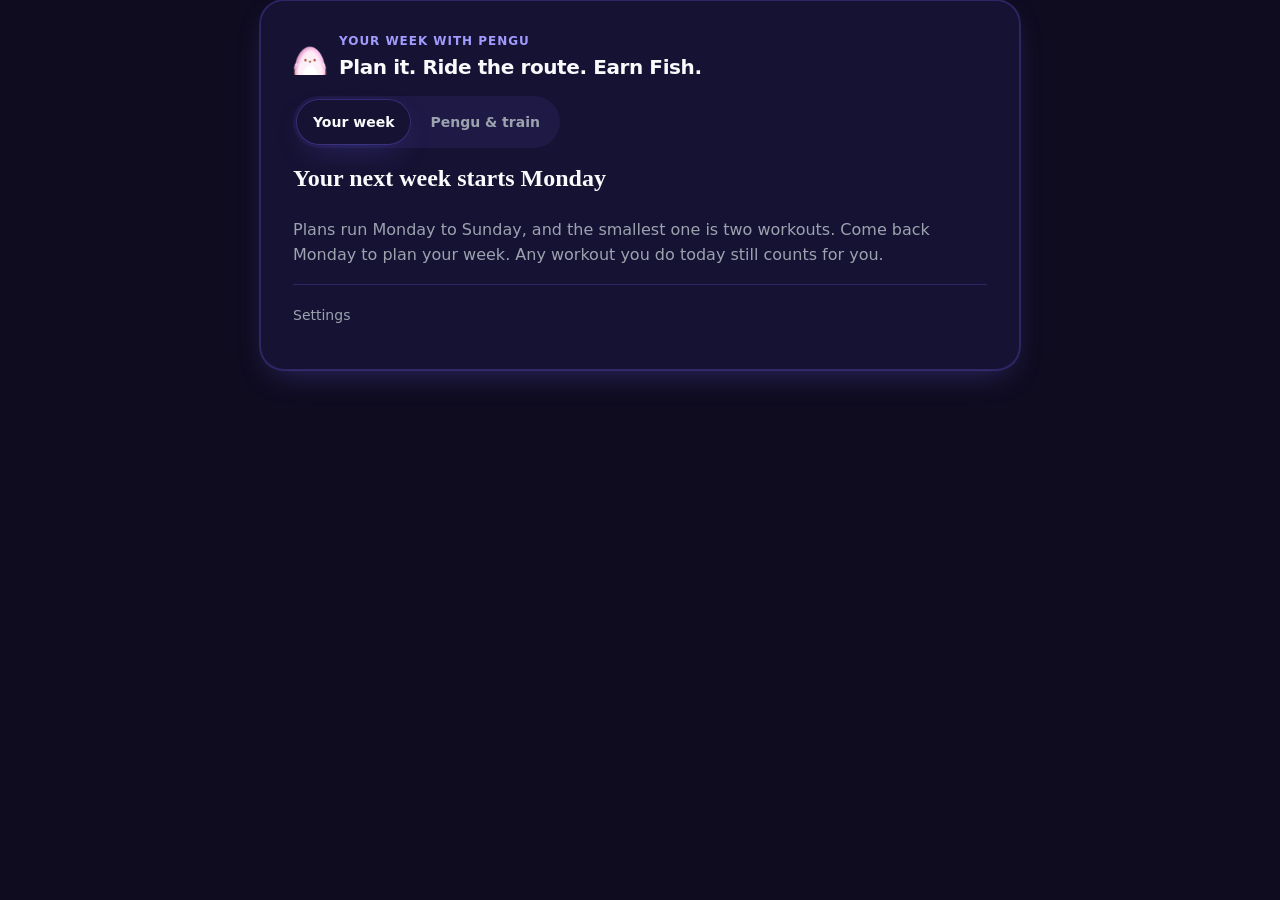
==== site/clearhealth-pengu.html @ acc35a09 "Fix 1: remove the Stars preview; the page is the week planner There was no Shards or XP code to remo" ====
<!doctype html>
<html lang="en" data-theme="day">
<head>
<meta http-equiv="Content-Security-Policy" content="default-src 'none'; script-src 'self'; style-src 'self'; font-src 'self'; img-src 'self' data:; base-uri 'none'; form-action 'none'">
<meta charset="utf-8">
<meta name="viewport" content="width=device-width, initial-scale=1, viewport-fit=cover">
<meta name="referrer" content="no-referrer">
<title>Pengyu · Your week with Pengu</title>
<meta name="description" content="Plan two to four workouts for the week, ride Pengu’s train from station to station, and earn Fish for every planned workout. Saved only in your browser. By ClearHealth.">
<link rel="canonical" href="https://bachnguyenclearhealth.com">
<meta property="og:type" content="website">
<meta property="og:site_name" content="ClearHealth">
<meta property="og:title" content="Pengyu: your week with Pengu">
<meta property="og:description" content="Plan two to four workouts for the week, ride Pengu’s train from station to station, and earn Fish for every planned workout. By ClearHealth.">
<meta property="og:url" content="https://bachnguyenclearhealth.com">
<meta property="og:image" content="https://bachnguyenclearhealth.com/og-pengu.jpg">
<meta property="og:image:alt" content="Pengu, the ClearHealth penguin, beside the headline: Healthy habits, built like a game.">
<meta property="og:image:width" content="1200">
<meta property="og:image:height" content="630">
<meta name="twitter:card" content="summary_large_image">
<meta name="theme-color" content="#F7F7FA">
<link rel="icon" href="favicon.svg" type="image/svg+xml">
<link rel="preload" href="fonts/public-sans-latin-400-normal.woff2" as="font" type="font/woff2" crossorigin>
<link rel="preload" href="fonts/source-serif-4-latin-600-normal.woff2" as="font" type="font/woff2" crossorigin>
<link rel="stylesheet" href="pengu.css">
<script src="js/boot.js"></script>
<script type="module" src="js/main.js"></script>
</head>
<body id="top">
<!-- Line icons for the week planner. Pengu and the train are drawn in js/pengyu/art.js -->
<svg class="sprite" aria-hidden="true" focusable="false">
  <symbol id="i-alert" viewBox="0 0 16 16"><circle cx="8" cy="8" r="6"/><path d="M8 5v3.5M8 11h.01"/></symbol>
  <symbol id="i-check" viewBox="0 0 16 16"><path d="M3 8.5 6.5 12 13 4.5" fill="none" stroke="currentColor" stroke-width="1.8" stroke-linecap="round" stroke-linejoin="round"/></symbol>
  <symbol id="i-clock" viewBox="0 0 16 16"><circle cx="8" cy="8" r="6.25" fill="none" stroke="currentColor" stroke-width="1.5"/><path d="M8 4.5V8l2.5 1.5" fill="none" stroke="currentColor" stroke-width="1.5" stroke-linecap="round" stroke-linejoin="round"/></symbol>
  <symbol id="i-fish" viewBox="0 0 16 16"><path d="M15 8c-1.5 2.5-3.8 3.7-6.4 3.7-2.3 0-4-1.1-5.1-2.5L1 11.2V4.8l2.5 2C4.6 5.4 6.3 4.3 8.6 4.3c2.6 0 4.9 1.2 6.4 3.7Z" fill="none" stroke="currentColor" stroke-width="1.5" stroke-linejoin="round"/><circle cx="11.6" cy="7.4" r="0.9" fill="currentColor"/></symbol>
  <symbol id="i-lock" viewBox="0 0 16 16"><path fill="currentColor" fill-rule="evenodd" d="M8 1a3.5 3.5 0 0 0-3.5 3.5V7H4a1.5 1.5 0 0 0-1.5 1.5v5A1.5 1.5 0 0 0 4 15h8a1.5 1.5 0 0 0 1.5-1.5v-5A1.5 1.5 0 0 0 12 7h-.5V4.5A3.5 3.5 0 0 0 8 1Zm2 6V4.5a2 2 0 1 0-4 0V7h4Z"/></symbol>
  <symbol id="i-refresh" viewBox="0 0 16 16"><path d="M13 8a5 5 0 1 1-1.5-3.6M13 2.5v3h-3"/></symbol>
  <symbol id="i-shield" viewBox="0 0 16 16"><path d="M8 1.75 13.25 3.8v3.95c0 3.05-2.15 5.45-5.25 6.5-3.1-1.05-5.25-3.45-5.25-6.5V3.8Z" fill="none" stroke="currentColor" stroke-width="1.5" stroke-linejoin="round"/><path d="m5.6 8 1.7 1.7 3.1-3.4" fill="none" stroke="currentColor" stroke-width="1.5" stroke-linecap="round" stroke-linejoin="round"/></symbol>
</svg>

<a class="skip" href="#main">Skip to content</a>

<main id="main" class="container">
  <!-- Week planner: plan 2 to 4 workouts, ride the route, earn Fish. Runs in js/pengyu/, saved only in this browser. -->
  <article class="card py" id="week" aria-labelledby="py-title">
    <header class="py-top">
      <img class="py-art py-avatar" src="img/pengu-lamp-192.webp" width="192" height="260" alt="" decoding="async">
      <div>
        <p class="eyebrow">Your week with Pengu</p>
        <h1 id="py-title" class="h3">Plan it. Ride the route. Earn Fish.</h1>
      </div>
    </header>
    <div id="py-app" class="py-app js-only"></div>
    <p class="nojs-only muted">The week planner runs in your browser. Turn on JavaScript to plan your week and log workouts. Everything stays on your device.</p>
  </article>
</main>

<div class="toasts" id="toasts" aria-live="polite" aria-atomic="false"></div>
</body>
</html>
---- site/pengu.css ----
/* Pengu by ClearHealth: the design system and page styles.
   One file, no build step. Sections:
   1. Fonts   2. Tokens   3. Themes   4. Base and type   5. Layout   6. Components
   7. Page sections   8. Interactive preview   9. Dialogs, toasts, effects   10. Motion and print
   11. Week planner (Pengu's route)
   Every colour, space, radius and shadow comes from a token in sections 2 and 3. */

/* ---------- 1. Fonts (self-hosted, OFL) ---------- */
@font-face { font-family: "Source Serif 4"; src: url("fonts/source-serif-4-latin-600-normal.woff2") format("woff2"); font-weight: 600; font-display: swap; }
@font-face { font-family: "Public Sans"; src: url("fonts/public-sans-latin-400-normal.woff2") format("woff2"); font-weight: 400; font-display: swap; }
@font-face { font-family: "Public Sans"; src: url("fonts/public-sans-latin-600-normal.woff2") format("woff2"); font-weight: 600; font-display: swap; }
@font-face { font-family: "IBM Plex Mono"; src: url("fonts/ibm-plex-mono-latin-400-normal.woff2") format("woff2"); font-weight: 400; font-display: swap; }
@font-face { font-family: "IBM Plex Mono"; src: url("fonts/ibm-plex-mono-latin-500-normal.woff2") format("woff2"); font-weight: 500; font-display: swap; }

/* ---------- 2. Tokens ---------- */
:root {
  /* Palette */
  --bg-space-dark: #0F0C20;
  --bg-space-card: #161233;
  --bg-day-light: #F7F7FA;
  --bg-day-card: #FFFFFF;
  --brand-purple: #6C5CE7;
  --brand-purple-hover: #5846E5;
  --brand-purple-deep: #4B3CC4;   /* the pressed edge under primary buttons */
  --brand-purple-soft: #A29BFE;   /* purple text on dark: 7.4:1 on --bg-space-card */
  --accent-emerald: #10B981;
  --accent-emerald-strong: #059669; /* emerald fills behind white icons: 3.8:1 */
  --accent-gold: #F59E0B;
  --accent-gold-deep: #B45309;
  --accent-coral: #EF4444;
  --text-primary-light: #111827;
  --text-muted-light: #4B5563;
  --text-primary-dark: #F9FAFB;
  --text-muted-dark: #9CA3AF;

  /* Type */
  --font-serif: "Source Serif 4", Georgia, "Times New Roman", serif;
  --font-sans: "Public Sans", system-ui, -apple-system, "Segoe UI", Roboto, sans-serif;
  --font-mono: "IBM Plex Mono", ui-monospace, SFMono-Regular, Menlo, monospace;
  --fs-h1: clamp(2.25rem, 4vw + 1rem, 3.75rem);
  --fs-h2: clamp(1.75rem, 3vw + 0.5rem, 2.75rem);
  --fs-h3: 1.25rem;
  --fs-body: 1rem;
  --fs-lead: 1.125rem;
  --fs-small: 0.875rem;
  --fs-eyebrow: 0.75rem;

  /* Spacing: the only spacing values used on the page */
  --space-1: 4px;
  --space-2: 8px;
  --space-3: 12px;
  --space-4: 16px;
  --space-6: 24px;
  --space-8: 32px;
  --space-12: 48px;
  --space-16: 64px;
  --space-24: 96px;

  /* Layout */
  --container: 1200px;
  --gutter: var(--space-6);
  --section-y: var(--space-16);
  --card-pad: var(--space-6);
  --measure: 680px;
  --nav-h: 64px;
  --tabbar-h: 64px;
  --tap: 44px;

  /* Radii */
  --radius-sm: 8px;
  --radius-md: 16px;
  --radius-lg: 24px;
  --radius-pill: 9999px;

  /* Motion */
  --ease-spring: cubic-bezier(0.22, 1, 0.36, 1);
  --dur-fast: 200ms;
  --dur-base: 300ms;

  /* Icons */
  --icon-tile: 48px;
}

@media (min-width: 1024px) {
  :root {
    --gutter: var(--space-12);
    --section-y: var(--space-24);
    --card-pad: var(--space-8);
    --nav-h: 72px;
  }
}

/* ---------- 3. Themes: Daylight and Deep Space ---------- */
:root,
[data-theme="day"] {
  color-scheme: light;
  --bg: var(--bg-day-light);
  --bg-alt: #EFEDFB;
  --surface: var(--bg-day-card);
  --surface-2: #F0EFFA;
  --surface-3: #E4E1F7;
  --text: var(--text-primary-light);
  --text-muted: var(--text-muted-light);
  --line: #E5E7EB;
  --line-strong: #C9CDD6;
  --accent-ink: var(--brand-purple-hover);   /* purple text: 6.1:1 on white */
  --accent-tint: #ECE9FD;
  --live-ink: #047857;                       /* 5.5:1 on white */
  --live-bg: #D1FAE5;
  --gold-ink: #92400E;                       /* 7.1:1 on white */
  --gold-bg: #FEF3C7;
  --danger-ink: #B91C1C;
  --danger-bg: #FEE2E2;
  --glass: rgba(255, 255, 255, 0.72);
  --glass-line: rgba(17, 24, 39, 0.08);
  --shadow-card: 0 8px 24px -4px rgba(17, 24, 39, 0.06);
  --shadow-lift: 0 16px 32px -8px rgba(17, 24, 39, 0.12);
  --card-border: 1px solid rgba(17, 24, 39, 0.06);
}

[data-theme="night"] {
  color-scheme: dark;
  --bg: var(--bg-space-dark);
  --bg-alt: #130F2A;
  --surface: var(--bg-space-card);
  --surface-2: #1E1945;
  --surface-3: #2A2360;
  --text: var(--text-primary-dark);
  --text-muted: var(--text-muted-dark);
  --line: rgba(108, 92, 231, 0.28);
  --line-strong: rgba(162, 155, 254, 0.5);
  --accent-ink: var(--brand-purple-soft);
  --accent-tint: rgba(108, 92, 231, 0.2);
  --live-ink: #34D399;
  --live-bg: rgba(16, 185, 129, 0.16);
  --gold-ink: #FBBF24;
  --gold-bg: rgba(245, 158, 11, 0.16);
  --danger-ink: #FCA5A5;
  --danger-bg: rgba(239, 68, 68, 0.16);
  --glass: rgba(22, 18, 51, 0.72);
  --glass-line: rgba(162, 155, 254, 0.2);
  --shadow-card: 0 0 0 1px rgba(108, 92, 231, 0.28), 0 12px 32px -12px rgba(108, 92, 231, 0.4);
  --shadow-lift: 0 0 0 1px rgba(162, 155, 254, 0.4), 0 20px 40px -12px rgba(108, 92, 231, 0.55);
  --card-border: 1px solid rgba(108, 92, 231, 0.28);
}


/* ---------- 4. Base and type ---------- */
*, *::before, *::after { box-sizing: border-box; }
html { -webkit-text-size-adjust: 100%; text-size-adjust: 100%; scroll-behavior: smooth; scroll-padding-top: calc(var(--nav-h) + var(--space-4)); }
body {
  margin: 0;
  overflow-x: clip;
  background: var(--bg);
  color: var(--text);
  font-family: var(--font-sans);
  font-size: var(--fs-body);
  line-height: 1.6;
  -webkit-font-smoothing: antialiased;
  text-rendering: optimizeLegibility;
}
@supports not (overflow-x: clip) { body { overflow-x: hidden; } }
.theme-ready body { transition: background-color var(--dur-base) var(--ease-spring), color var(--dur-base) var(--ease-spring); }
img, svg, canvas { display: block; max-width: 100%; }
img { height: auto; }
button, input, select, textarea { font: inherit; color: inherit; }
button { cursor: pointer; }
a { color: var(--accent-ink); text-underline-offset: 3px; text-decoration-thickness: 1px; }
a:hover { text-decoration-thickness: 2px; }
[hidden] { display: none !important; }
.sprite { position: absolute; width: 0; height: 0; overflow: hidden; }
:focus-visible { outline: 2px solid var(--brand-purple); outline-offset: 2px; }
[data-theme="night"] :focus-visible { outline-color: var(--brand-purple-soft); }

h1, h2, h3, p, ul, ol, dl, dd, figure, blockquote { margin: 0; }
:where(ul[class], ol[class]) { padding: 0; list-style: none; }
h1, .h1 { font-family: var(--font-serif); font-weight: 600; font-size: var(--fs-h1); line-height: 1.1; letter-spacing: -0.02em; }
h2, .h2 { font-family: var(--font-serif); font-weight: 600; font-size: var(--fs-h2); line-height: 1.15; letter-spacing: -0.015em; }
h3, .h3 { font-family: var(--font-sans); font-weight: 600; font-size: var(--fs-h3); line-height: 1.3; }
.lead { font-size: var(--fs-lead); line-height: 1.6; color: var(--text-muted); }
.muted { color: var(--text-muted); }
.small { font-size: var(--fs-small); line-height: 1.5; }
.mono { font-family: var(--font-mono); font-variant-numeric: tabular-nums; }
.measure { max-width: var(--measure); }
.eyebrow {
  font-size: var(--fs-eyebrow);
  font-weight: 600;
  letter-spacing: 0.08em;
  text-transform: uppercase;
  line-height: 1.4;
  color: var(--accent-ink);
}
.sr-only {
  position: absolute !important; width: 1px; height: 1px; padding: 0; margin: -1px;
  overflow: hidden; clip: rect(0 0 0 0); white-space: nowrap; border: 0;
}
.nowrap { white-space: nowrap; }

.skip {
  position: absolute; left: var(--space-4); top: calc(-1 * var(--space-24)); z-index: 100;
  padding: var(--space-3) var(--space-4); border-radius: var(--radius-md);
  background: var(--brand-purple); color: #FFFFFF; font-weight: 600; text-decoration: none;
}
.skip:focus { top: var(--space-4); }

/* Without the script, interactive-only parts stay hidden and static fallbacks show. */
html:not(.js) .js-only { display: none !important; }
.js .nojs-only { display: none !important; }

/* ---------- 5. Layout ---------- */
.container {
  box-sizing: content-box;
  max-width: var(--container);
  margin-inline: auto;
  padding-inline: var(--gutter);
}
.section { padding-block: var(--section-y); }
.section-alt { background: var(--bg-alt); }
.section-head { display: grid; gap: var(--space-4); margin-bottom: var(--space-12); }
.section-head.center { text-align: center; justify-items: center; }
.section-head .lead { max-width: var(--measure); }
.section-head .actions { margin-top: var(--space-2); }

.grid { display: grid; gap: var(--space-6); grid-template-columns: minmax(0, 1fr); }
@media (min-width: 768px) {
  .grid.cols-2, .grid.cols-3, .grid.cols-4 { grid-template-columns: repeat(2, minmax(0, 1fr)); }
}
@media (min-width: 1100px) {
  .grid.cols-3 { grid-template-columns: repeat(3, minmax(0, 1fr)); }
  .grid.cols-4 { grid-template-columns: repeat(4, minmax(0, 1fr)); }
}
/* A 12-column frame for the main splits; columns collapse to one below 1100px. */
.grid-12 { display: grid; gap: var(--space-6); grid-template-columns: minmax(0, 1fr); }
@media (min-width: 1100px) {
  .grid-12 { grid-template-columns: repeat(12, minmax(0, 1fr)); gap: var(--space-8); }
  .span-4 { grid-column: span 4; }
  .span-5 { grid-column: span 5; }
  .span-6 { grid-column: span 6; }
  .span-7 { grid-column: span 7; }
  .span-8 { grid-column: span 8; }
}

/* ---------- 6. Components ---------- */

/* Buttons: a tactile game feel. Primary sits on a 4px pressed edge. */
.btn {
  --btn-edge: transparent;
  display: inline-flex; align-items: center; justify-content: center; gap: var(--space-2);
  min-height: 48px; padding: 0 var(--space-6);
  border: 2px solid transparent; border-radius: var(--radius-md);
  font-family: var(--font-sans); font-weight: 600; font-size: 1rem; line-height: 1.2;
  text-decoration: none; text-align: center;
  cursor: pointer; user-select: none; -webkit-tap-highlight-color: transparent;
  box-shadow: 0 4px 0 var(--btn-edge);
  transition: transform var(--dur-fast) var(--ease-spring), box-shadow var(--dur-fast) var(--ease-spring),
              background-color var(--dur-fast) var(--ease-spring), color var(--dur-fast), border-color var(--dur-fast);
}
.btn:hover { text-decoration: none; transform: translateY(-2px); box-shadow: 0 6px 0 var(--btn-edge), 0 12px 24px -8px rgba(108, 92, 231, 0.45); }
.btn:active { transform: translateY(2px); box-shadow: 0 2px 0 var(--btn-edge); }
.btn:disabled, .btn[aria-disabled="true"] { opacity: 0.5; cursor: not-allowed; transform: none; box-shadow: 0 4px 0 var(--btn-edge); }
.btn .icon { width: 18px; height: 18px; flex: none; }
.btn-primary { --btn-edge: var(--brand-purple-deep); background: var(--brand-purple); color: #FFFFFF; }
.btn-primary:hover { background: var(--brand-purple-hover); }
.btn-secondary { background: transparent; color: var(--accent-ink); border-color: currentColor; box-shadow: none; }
.btn-secondary:hover { background: var(--accent-tint); box-shadow: none; }
.btn-secondary:active { box-shadow: none; }
.btn-ghost { background: transparent; color: var(--text-muted); box-shadow: none; padding-inline: var(--space-4); }
.btn-ghost:hover { background: var(--surface-2); color: var(--text); box-shadow: none; }
.btn-ghost:active { box-shadow: none; }
.btn-light { --btn-edge: #C9C2F5; background: #FFFFFF; color: var(--bg-space-dark); }
.btn-sm { min-height: var(--tap); padding: 0 var(--space-4); font-size: var(--fs-small); border-radius: var(--radius-md); }
.btn-block { width: 100%; }
.actions { display: flex; flex-wrap: wrap; gap: var(--space-3); align-items: center; }
.actions.center { justify-content: center; }

.icon { width: 16px; height: 16px; fill: none; stroke: currentColor; stroke-width: 1.6; stroke-linecap: round; stroke-linejoin: round; flex: none; }
.icon-btn {
  display: inline-grid; place-items: center; width: var(--tap); height: var(--tap); flex: none;
  border-radius: var(--radius-pill); border: 1px solid var(--line-strong);
  background: var(--surface); color: var(--text);
  transition: transform var(--dur-fast) var(--ease-spring), background-color var(--dur-fast);
}
.icon-btn:hover { transform: translateY(-2px); background: var(--surface-2); }
.icon-btn:active { transform: translateY(2px); }
.icon-btn:disabled { opacity: 0.5; cursor: not-allowed; transform: none; }
.icon-btn .icon { width: 18px; height: 18px; }

/* Link-style button for quiet actions */
.link-btn {
  display: inline-flex; align-items: center; gap: var(--space-2); min-height: var(--tap);
  padding: 0; border: 0; background: none; color: var(--accent-ink); font-weight: 600; text-decoration: underline; text-underline-offset: 3px;
}

/* Status pills */
.pill {
  display: inline-flex; align-items: center; gap: var(--space-1);
  min-height: 24px; padding: 0 var(--space-3);
  border-radius: var(--radius-pill); border: 1px solid transparent;
  font-size: var(--fs-eyebrow); font-weight: 600; letter-spacing: 0.08em; text-transform: uppercase; line-height: 1;
  white-space: nowrap; vertical-align: middle; font-family: var(--font-sans);
}
.pill-live { background: var(--live-bg); color: var(--live-ink); }
.pill-live::before { content: ""; width: 8px; height: 8px; border-radius: 50%; background: var(--accent-emerald); }
.pill-lab { background: transparent; color: var(--text-muted); border-color: var(--line-strong); }
.pill-preview { background: var(--accent-tint); color: var(--accent-ink); }
.pill-dev { background: var(--surface-2); color: var(--text-muted); }

/* Quick-reply chips */
.chips { display: flex; flex-wrap: wrap; gap: var(--space-2); }
.chip {
  display: inline-flex; align-items: center; gap: var(--space-2);
  min-height: var(--tap); padding: 0 var(--space-4);
  border: 1px solid var(--line-strong); border-radius: var(--radius-pill);
  background: var(--surface); color: var(--text); font-size: var(--fs-small); font-weight: 600; text-decoration: none;
  transition: transform var(--dur-fast) var(--ease-spring), background-color var(--dur-fast), border-color var(--dur-fast);
}
.chip:hover { transform: translateY(-2px); border-color: var(--brand-purple); text-decoration: none; }
.chip:active { transform: translateY(2px); }
.chip[aria-pressed="true"] { background: var(--accent-tint); border-color: var(--brand-purple); color: var(--accent-ink); }
.chip .icon { width: 16px; height: 16px; }
.tag-list { display: flex; flex-wrap: wrap; gap: var(--space-2); }
.tag {
  display: inline-flex; align-items: center; gap: var(--space-1); min-height: 28px; padding: 0 var(--space-3);
  border-radius: var(--radius-sm); background: var(--surface-2); color: var(--text-muted); font-size: var(--fs-small); font-weight: 600;
}
.tag .icon { width: 14px; height: 14px; }

/* Cards */
.card {
  position: relative;
  background: var(--surface); color: var(--text);
  border: var(--card-border); border-radius: var(--radius-lg);
  box-shadow: var(--shadow-card);
  padding: var(--card-pad);
}
.card-flat { box-shadow: none; }
.card-glass {
  background: var(--glass);
  border: 1px solid var(--glass-line);
  -webkit-backdrop-filter: blur(20px) saturate(1.4);
  backdrop-filter: blur(20px) saturate(1.4);
}
.card-stack { display: flex; flex-direction: column; gap: var(--space-3); }
.card-stack > .card-foot { margin-top: auto; }
.card h3 + p { margin-top: var(--space-2); }
:where(.card) p { color: var(--text-muted); }

/* Form fields */
.field { display: grid; gap: var(--space-2); }
.field label, .field .label { font-weight: 600; font-size: 1rem; }
.field .opt { font-weight: 400; color: var(--text-muted); }
.input, .select, .textarea {
  width: 100%; min-height: 48px; padding: var(--space-3) var(--space-4);
  font-size: 1rem; line-height: 1.4;
  color: var(--text); background: var(--surface);
  border: 1.5px solid var(--line-strong); border-radius: var(--radius-sm);
  transition: border-color var(--dur-fast), box-shadow var(--dur-fast);
}
.textarea { min-height: 112px; resize: vertical; }
.select { appearance: none; padding-right: var(--space-12);
  background-image: linear-gradient(45deg, transparent 50%, currentColor 50%), linear-gradient(135deg, currentColor 50%, transparent 50%);
  background-position: calc(100% - 22px) 50%, calc(100% - 16px) 50%; background-size: 6px 6px; background-repeat: no-repeat; }
.input:focus, .select:focus, .textarea:focus { outline: none; border-color: var(--brand-purple); box-shadow: 0 0 0 3px rgba(108, 92, 231, 0.25); }
.input:focus-visible, .select:focus-visible, .textarea:focus-visible { outline: 2px solid var(--brand-purple); outline-offset: 2px; }
.field-wrap { position: relative; }
.field-wrap .valid-mark {
  position: absolute; right: var(--space-3); top: 50%; transform: translateY(-50%);
  width: 24px; height: 24px; border-radius: 50%; display: none; place-items: center;
  background: var(--accent-emerald-strong); color: #FFFFFF;
}
.field-wrap .valid-mark .icon { width: 14px; height: 14px; stroke-width: 2.4; }
.field.is-valid .valid-mark { display: grid; }
.field.is-valid .input { border-color: var(--accent-emerald-strong); padding-right: var(--space-12); }
.field.is-invalid .input, .field.is-invalid .textarea { border-color: var(--accent-coral); }
.hint { font-size: var(--fs-small); color: var(--text-muted); }
.field-msg { font-size: var(--fs-small); font-weight: 600; min-height: 0; }
.field.is-invalid .field-msg { color: var(--danger-ink); }
.field.is-valid .field-msg { color: var(--live-ink); }

/* Banners: info, success, error */
.banner {
  display: grid; grid-template-columns: auto minmax(0, 1fr); gap: var(--space-3); align-items: start;
  padding: var(--space-4); border-radius: var(--radius-md);
  background: var(--accent-tint); color: var(--text); border: 1px solid var(--line);
}
.banner .banner-icon { width: 24px; height: 24px; border-radius: 50%; display: grid; place-items: center; background: var(--brand-purple); color: #FFFFFF; }
.banner .banner-icon .icon { width: 14px; height: 14px; }
.banner p { color: var(--text); }
.banner .actions { margin-top: var(--space-3); }
.banner-error { background: var(--danger-bg); }
.banner-error .banner-icon { background: var(--danger-ink); }
.banner-success { background: var(--live-bg); }
.banner-success .banner-icon { background: var(--accent-emerald-strong); }

/* Stat: label over a value */
.stat-value .icon { display: inline-block; vertical-align: -2px; width: 18px; height: 18px; }
.stat { display: grid; gap: var(--space-1); min-width: 0; }
.stat-label { font-size: var(--fs-eyebrow); font-weight: 600; letter-spacing: 0.08em; text-transform: uppercase; color: var(--text-muted); }
.stat-value { font-family: var(--font-mono); font-weight: 500; font-size: 1.5rem; line-height: 1.2; font-variant-numeric: tabular-nums; color: var(--text); overflow-wrap: anywhere; }
.stat-value.fish { color: var(--gold-ink); }
.stat-value.live { color: var(--live-ink); }
.stat-note { font-size: var(--fs-small); color: var(--text-muted); }

/* ---------- 7. Counters ---------- */
.bump { animation: bump 500ms var(--ease-spring); }
@keyframes bump { 0% { transform: scale(1); } 40% { transform: scale(1.25); } 100% { transform: scale(1); } }

/* ---------- 8. Toasts ---------- */
.toasts { position: fixed; left: 50%; top: calc(var(--nav-h) + var(--space-4)); transform: translateX(-50%); z-index: 80; display: grid; gap: var(--space-2); width: min(420px, calc(100% - 2 * var(--space-4))); pointer-events: none; }
.toast {
  display: flex; align-items: center; gap: var(--space-3); padding: var(--space-3) var(--space-4);
  border-radius: var(--radius-md); background: var(--surface); color: var(--text); box-shadow: var(--shadow-lift); border: var(--card-border);
  font-weight: 600; animation: toast-in var(--dur-base) var(--ease-spring);
}
.toast small { display: block; font-weight: 400; color: var(--text-muted); }
.toast.is-leaving { opacity: 0; transform: translateY(-8px); transition: opacity var(--dur-fast), transform var(--dur-fast); }
@keyframes toast-in { from { opacity: 0; transform: translateY(-12px) scale(0.98); } to { opacity: 1; transform: none; } }

/* ---------- 9. Motion and print ---------- */
@media (prefers-reduced-motion: reduce) {
  html { scroll-behavior: auto; }
  *, *::before, *::after { animation-duration: 1ms !important; animation-iteration-count: 1 !important; transition-duration: 1ms !important; }
  .btn:hover, .chip:hover, .icon-btn:hover { transform: none; }
}
@media print {
  .toasts { display: none !important; }
  body { background: #FFFFFF; color: #000000; padding: 0; }
  a[href^="http"]::after { content: " (" attr(href) ")"; font-size: 0.85em; }
}

/* ---------- 10. Week planner (Pengu's route) ---------- */
/* The page is the week planner. Stations and the train share one coordinate: --at runs from 0 (the depot)
   to 1 (the last station), set from js/pengyu/route.js. */
.py { max-width: 760px; margin: 0 auto var(--space-16); padding: var(--space-4); display: grid; gap: var(--space-4); }
.py-top { display: flex; align-items: center; gap: var(--space-3); }
.py-top .h3 { margin-top: var(--space-1); }
.py-app, .py-view, .py-flow, .py-today { display: grid; gap: var(--space-4); min-width: 0; }
.py [tabindex="-1"]:focus { outline: none; }

/* Plan flow */
.py-flow-top { display: grid; gap: var(--space-2); }
.py-progress { display: grid; grid-template-columns: repeat(5, 1fr); gap: var(--space-1); }
.py-progress span { height: 4px; border-radius: var(--radius-pill); background: var(--surface-3); }
.py-progress span.is-on { background: var(--brand-purple); }
.py-step-title { font-family: var(--font-serif); font-size: 1.5rem; line-height: 1.2; }
.py-hint { margin-top: calc(-1 * var(--space-2)); }
.py-choices { display: flex; flex-wrap: wrap; gap: var(--space-2); }
.py-chip:disabled { opacity: 0.45; cursor: not-allowed; transform: none; }
.py-chip > span { display: grid; text-align: left; line-height: 1.25; }
.py-chip small { font-size: 0.75rem; font-weight: 400; color: var(--text-muted); }
.py-targets { display: grid; grid-template-columns: repeat(3, minmax(0, 1fr)); }
.py-targets .py-chip { justify-content: center; min-height: 72px; border-radius: var(--radius-md); }
.py-target { justify-items: center; text-align: center; }
.py-target strong { font-size: 1.75rem; line-height: 1.1; }
.py-nowrap { white-space: nowrap; }
.py-days { display: grid; grid-template-columns: repeat(4, minmax(0, 1fr)); gap: var(--space-2); }
.py-days .py-chip { justify-content: center; min-height: 56px; padding: 0 var(--space-1); border-radius: var(--radius-md); }
.py-days .py-day-chip { justify-items: center; text-align: center; }
.py-counter { margin-top: var(--space-2); color: var(--text-muted); }
.py-custom { max-width: 280px; margin-top: var(--space-3); }
.py-flow-nav { display: flex; justify-content: space-between; align-items: center; gap: var(--space-3); }
.py-flow-nav .btn-primary { min-width: 140px; }
.py-review { display: grid; gap: var(--space-2); }
.py-review li { display: flex; gap: var(--space-2); align-items: flex-start; padding: var(--space-3) var(--space-4); border-radius: var(--radius-md); background: var(--surface-2); font-weight: 600; }
.py-review .icon { margin-top: 4px; color: var(--live-ink); }

/* Today: headline, stats and the route */
.py-head { display: flex; flex-wrap: wrap; justify-content: space-between; align-items: flex-end; gap: var(--space-3) var(--space-6); }
.py-count { font-family: var(--font-serif); font-size: clamp(1.5rem, 2vw + 1rem, 2rem); line-height: 1.15; margin-top: var(--space-1); }
.py-count strong { color: var(--accent-ink); }
.py-stats { display: flex; gap: var(--space-6); }
.py-stats .stat-value { display: inline-flex; align-items: center; gap: var(--space-1); font-size: 1.25rem; }
.py-route-wrap { position: relative; height: 166px; }
.py-route { position: absolute; left: 0; right: 0; top: 86px; height: 80px; margin: 0; }
.py-route::before { content: ""; position: absolute; left: 22px; right: 22px; top: 20px; height: 4px; border-radius: 2px; background: var(--line-strong); }
.py-station, .py-depot, .py-train { position: absolute; left: calc(22px + var(--at, 0) * (100% - 44px)); transform: translateX(-50%); }
.py-station { top: 0; }
.py-depot { top: 14px; width: 16px; height: 16px; border-radius: 4px; background: var(--line-strong); }
.py-station-btn { display: grid; justify-items: center; gap: var(--space-1); min-width: 44px; padding: 0; border: 0; background: none; color: var(--text); }
button.py-station-btn { border-radius: var(--radius-sm); }
.py-stop {
  display: grid; place-items: center; width: 44px; height: 44px; border-radius: 50%;
  background: var(--surface); border: 3px solid var(--line-strong); color: #FFFFFF;
  transition: background-color var(--dur-base) var(--ease-spring), border-color var(--dur-base), transform var(--dur-base) var(--ease-spring);
}
.py-stop { position: relative; }
.py-stop .icon { width: 22px; height: 22px; stroke-width: 2.4; }
/* Comeback stamp: a gold seal on the station where the player came back */
.py-stamp {
  position: absolute; top: -8px; right: -10px; display: grid; place-items: center;
  width: 22px; height: 22px; border-radius: 50%;
  background: var(--accent-gold); color: #3B2604; border: 2px solid var(--surface);
}
.py-stop .py-stamp .icon { width: 12px; height: 12px; stroke-width: 2.2; }
.py-stamp.is-new { animation: py-stamp-in 700ms var(--ease-spring); }
@keyframes py-stamp-in { 0% { transform: scale(2.4) rotate(-30deg); opacity: 0; } 60% { transform: scale(0.9) rotate(6deg); opacity: 1; } 100% { transform: none; } }
.py-stop-day { font-size: var(--fs-small); font-weight: 600; line-height: 1.2; white-space: nowrap; }
.is-done .py-stop { background: var(--accent-emerald-strong); border-color: var(--accent-emerald-strong); }
.is-today .py-stop { border-color: var(--brand-purple); box-shadow: 0 0 0 4px var(--accent-tint); }
.is-today .py-stop-day { color: var(--accent-ink); }
.is-missed .py-stop { border-style: dashed; background: transparent; }
.is-missed .py-stop-day { color: var(--text-muted); font-weight: 400; }
button.py-station-btn:hover .py-stop { border-color: var(--brand-purple); transform: translateY(-2px); }
.py-station-btn[aria-expanded="true"] .py-stop { border-color: var(--brand-purple); background: var(--accent-tint); }
.py-train { top: 0; width: 64px; height: 86px; pointer-events: none; transition: left 900ms var(--ease-spring); }
.py-car { position: absolute; left: 0; bottom: 0; width: 64px; height: 32px; }
/* The extra car rides behind; near the depot the pair is nudged in so it never leaves the card. */
.py-car2 { position: absolute; right: calc(100% - 6px); bottom: 0; width: 52px; height: auto; }
.py-train.has-car2 { left: max(calc(22px + var(--at, 0) * (100% - 44px)), 82px); }
/* Pengu is the pink penguin lamp (img/pengu-lamp-192.webp); the car hides the lamp's base so Pengu sits inside */
.py-art { display: block; height: auto; user-select: none; -webkit-user-drag: none; }
.py-rider { position: absolute; left: 50%; bottom: 16px; width: 40px; transform: translateX(-50%); }
.py-avatar { width: 34px; flex: none; }
.py-toast-art { width: 32px; flex: none; }
.py-celebrate-art { width: 44px; flex: none; }
.is-cheer { animation: py-hop 1.6s var(--ease-spring) 2; transform-origin: 50% 100%; }
.py-rider.is-cheer { animation-name: py-hop-rider; }
@keyframes py-hop { 0%, 100% { transform: none; } 30% { transform: translateY(-6px) scale(1.04, 0.97); } 55% { transform: translateY(0) scale(0.97, 1.03); } }
@keyframes py-hop-rider { 0%, 100% { transform: translateX(-50%); } 30% { transform: translateX(-50%) translateY(-6px); } 55% { transform: translateX(-50%); } }

.py-goal { font-weight: 600; }
.py-goal.is-goal { color: var(--accent-ink); }
.py-goal.is-hit { color: var(--live-ink); }
.py-goal.is-calm { color: var(--text-muted); font-weight: 400; }
.py-move { display: grid; gap: var(--space-3); padding: var(--space-4); border-radius: var(--radius-md); background: var(--surface-2); }
.py-move-title { font-weight: 600; }
.py-log { display: grid; gap: var(--space-2); }
.py-fish-badge { padding: 2px var(--space-2); border-radius: var(--radius-pill); background: rgba(255, 255, 255, 0.2); font-size: var(--fs-small); }
.btn-secondary .py-fish-badge { background: var(--accent-tint); }
.py-logged { display: flex; align-items: center; justify-content: center; gap: var(--space-2); min-height: 48px; padding: 0 var(--space-4); border-radius: var(--radius-md); background: var(--live-bg); color: var(--live-ink); font-weight: 600; }
.py-logged .icon { width: 18px; height: 18px; stroke-width: 2.2; }
.py-celebrate { display: flex; align-items: center; gap: var(--space-3); padding: var(--space-3) var(--space-4); border-radius: var(--radius-md); background: var(--gold-bg); color: var(--text); }

.py-celebrate-title { font-weight: 600; color: var(--gold-ink); }
.py-cover { display: flex; align-items: center; gap: var(--space-2); margin-top: calc(-1 * var(--space-2)); }
.py-cover .icon { color: var(--live-ink); }
.py-collection { display: grid; gap: var(--space-2); }
.py-tag-stamp { background: var(--gold-bg); color: var(--gold-ink); }
.py-link { padding: 0; border: 0; background: none; color: var(--accent-ink); font: inherit; text-decoration: underline; text-underline-offset: 3px; text-decoration-thickness: 1px; }
.py-link:hover { text-decoration-thickness: 2px; }
.py-settings { border-top: 1px solid var(--line); padding-top: var(--space-2); }
.py-settings summary { display: flex; align-items: center; width: fit-content; min-height: var(--tap); cursor: pointer; font-size: var(--fs-small); color: var(--text-muted); }
.py-settings-body { display: grid; gap: var(--space-2); justify-items: start; }

@media (min-width: 520px) {
  .py { padding: var(--card-pad); }
  .py-days { grid-template-columns: repeat(7, minmax(0, 1fr)); gap: var(--space-1); }
  .py-route-wrap { height: 184px; }
  .py-route { top: 102px; }
  .py-train { width: 80px; height: 102px; }
  .py-car { width: 80px; height: 40px; }
  .py-car2 { width: 64px; }
  .py-train.has-car2 { left: max(calc(22px + var(--at, 0) * (100% - 44px)), 102px); }
  .py-rider { width: 50px; bottom: 20px; }
}

/* Tabs: "Your week" and "Pengu & train" */
.py-tabs { display: inline-flex; gap: var(--space-1); padding: var(--space-1); border-radius: var(--radius-pill); background: var(--surface-2); justify-self: start; max-width: 100%; }
.py-tab { min-height: var(--tap); padding: 0 var(--space-4); border: 0; border-radius: var(--radius-pill); background: transparent; color: var(--text-muted); font-size: var(--fs-small); font-weight: 600; cursor: pointer; }
.py-tab:hover { color: var(--text); }
.py-tab[aria-selected="true"] { background: var(--surface); color: var(--text); box-shadow: var(--shadow-card); }

/* Next unlock, on the week view */
.py-next { display: flex; align-items: center; gap: var(--space-3); padding: var(--space-3); border-radius: var(--radius-md); background: var(--surface-2); }
.py-glyph-chip { flex: none; display: grid; place-items: center; width: 48px; height: 48px; border-radius: 50%; background: var(--surface); overflow: hidden; }
.py-next-art { width: 42px; }

/* Pengu & train: the showcase, the next goal, and the fixed-price lists */
.py-shop { display: grid; gap: var(--space-6); }
.py-shop-top { display: grid; gap: var(--space-4); }
.py-show { margin: 0; }
.py-show-stage {
  position: relative; display: flex; justify-content: center; align-items: flex-end; height: 196px;
  padding: 0 var(--space-4) 18px; border-radius: var(--radius-lg); overflow: hidden;
  background: radial-gradient(120% 90% at 50% 100%, var(--accent-tint), transparent 70%), var(--surface-2);
}
.py-show-rail { position: absolute; left: 0; right: 0; bottom: 15px; height: 3px; background: var(--line-strong); }
.py-show-train { --rw: 70px; position: relative; z-index: 1; width: calc(var(--rw) * 1.6); height: calc(var(--rw) * 2.15); }
.py-show-train.has-car2 { margin-left: calc(var(--rw) * 1.15); }
.py-show-train .py-car { position: absolute; left: 0; bottom: 0; width: 100%; height: auto; }
.py-show-train .py-car2 { position: absolute; right: calc(100% - 8px); bottom: 0; width: calc(var(--rw) * 1.27); height: auto; }
.py-show-train .py-rider { position: absolute; left: 50%; bottom: calc(var(--rw) * 0.4); width: var(--rw); transform: translateX(-50%); }
.py-shop-side { display: grid; gap: var(--space-3); align-content: center; }
.py-wallet { display: flex; align-items: center; gap: var(--space-2); color: var(--text); }
.py-wallet .icon { width: 22px; height: 22px; color: var(--gold-ink); }
.py-wallet strong { font-family: var(--font-mono); font-size: 1.5rem; font-weight: 500; color: var(--gold-ink); }
.py-goalcard { display: grid; gap: var(--space-2); padding: var(--space-4); border-radius: var(--radius-md); background: var(--surface-2); }
.py-goalcard-title { display: flex; align-items: center; gap: var(--space-2); font-size: 1.0625rem; font-weight: 600; }
.py-goalcard.is-done .icon { color: var(--live-ink); }
.py-bar { height: 10px; border-radius: var(--radius-pill); background: var(--surface-3); overflow: hidden; }
.py-bar-fill { display: block; width: var(--p, 0%); height: 100%; border-radius: inherit; background: var(--brand-purple); transition: width var(--dur-base) var(--ease-spring); }

.py-shop-sec { display: grid; gap: var(--space-3); }
.py-shop-head { display: flex; flex-wrap: wrap; justify-content: space-between; align-items: baseline; gap: var(--space-1) var(--space-3); }
.py-shop-h { font-size: 1.0625rem; }
.py-items { display: grid; gap: var(--space-2); }
.py-item {
  display: grid; grid-template-columns: 44px minmax(0, 1fr); grid-template-areas: "g t" ". a";
  align-items: center; gap: var(--space-2) var(--space-3);
  padding: var(--space-3); border-radius: var(--radius-md); border: 1px solid var(--line); background: var(--surface);
}
.py-item.is-ready { border-color: var(--brand-purple); box-shadow: 0 0 0 3px var(--accent-tint); }
.py-glyph-tile { grid-area: g; display: grid; place-items: center; width: 44px; height: 44px; border-radius: 12px; background: var(--surface-2); }
.py-glyph { width: 34px; height: 34px; }
.py-item.is-locked .py-glyph { opacity: 0.55; filter: grayscale(0.5); }
.py-item-text { grid-area: t; min-width: 0; }
.py-item-name { font-weight: 600; line-height: 1.3; }
.py-item-status { font-weight: 600; color: var(--text); }
.py-act { grid-area: a; justify-self: start; }
.py-lock, .py-owned { display: inline-flex; align-items: center; gap: var(--space-1); min-height: var(--tap); font-size: var(--fs-small); font-weight: 600; color: var(--text-muted); white-space: nowrap; }
.py-owned { color: var(--live-ink); }
.py-lock .icon, .py-owned .icon { width: 16px; height: 16px; }
.py-wear[aria-pressed="true"] { background: var(--accent-tint); }
.py-confirm { grid-column: 1 / -1; display: grid; gap: var(--space-2); padding: var(--space-3); border-radius: var(--radius-sm); background: var(--surface-2); }
.py-confirm-actions { display: flex; flex-wrap: wrap; gap: var(--space-2); }
.py-swatches { grid-column: 1 / -1; display: flex; flex-wrap: wrap; gap: var(--space-2); }
.py-swatch { display: grid; place-items: center; width: var(--tap); height: var(--tap); padding: 0; border-radius: 50%; border: 2px solid var(--line-strong); background: var(--surface); cursor: pointer; }
.py-swatch[aria-pressed="true"] { border-color: var(--brand-purple); box-shadow: 0 0 0 3px var(--accent-tint); }
.py-swatch-dot { width: 28px; height: 28px; border-radius: 50%; background: var(--sw); }
.py-shop-note { text-align: center; }

@media (min-width: 420px) {
  .py-item { grid-template-columns: 44px minmax(0, 1fr) auto; grid-template-areas: "g t a"; }
  .py-act { justify-self: end; }
}
@media (min-width: 640px) {
  .py-shop-top { grid-template-columns: minmax(0, 1.15fr) minmax(0, 1fr); align-items: center; }
  .py-show-stage { height: 236px; }
  .py-show-train { --rw: 88px; }
}

/* ---------- 404 page ---------- */
.not-found { min-height: 100vh; display: grid; place-items: center; text-align: center; padding: var(--space-12) var(--gutter); }
.not-found-inner { display: grid; gap: var(--space-6); justify-items: center; max-width: var(--measure); }
.brand { display: inline-flex; align-items: center; gap: var(--space-2); min-height: var(--tap); color: var(--text); text-decoration: none; font-family: var(--font-serif); font-weight: 600; font-size: 1.125rem; }
.brand:hover { text-decoration: none; }

.h3 { color: var(--text); }
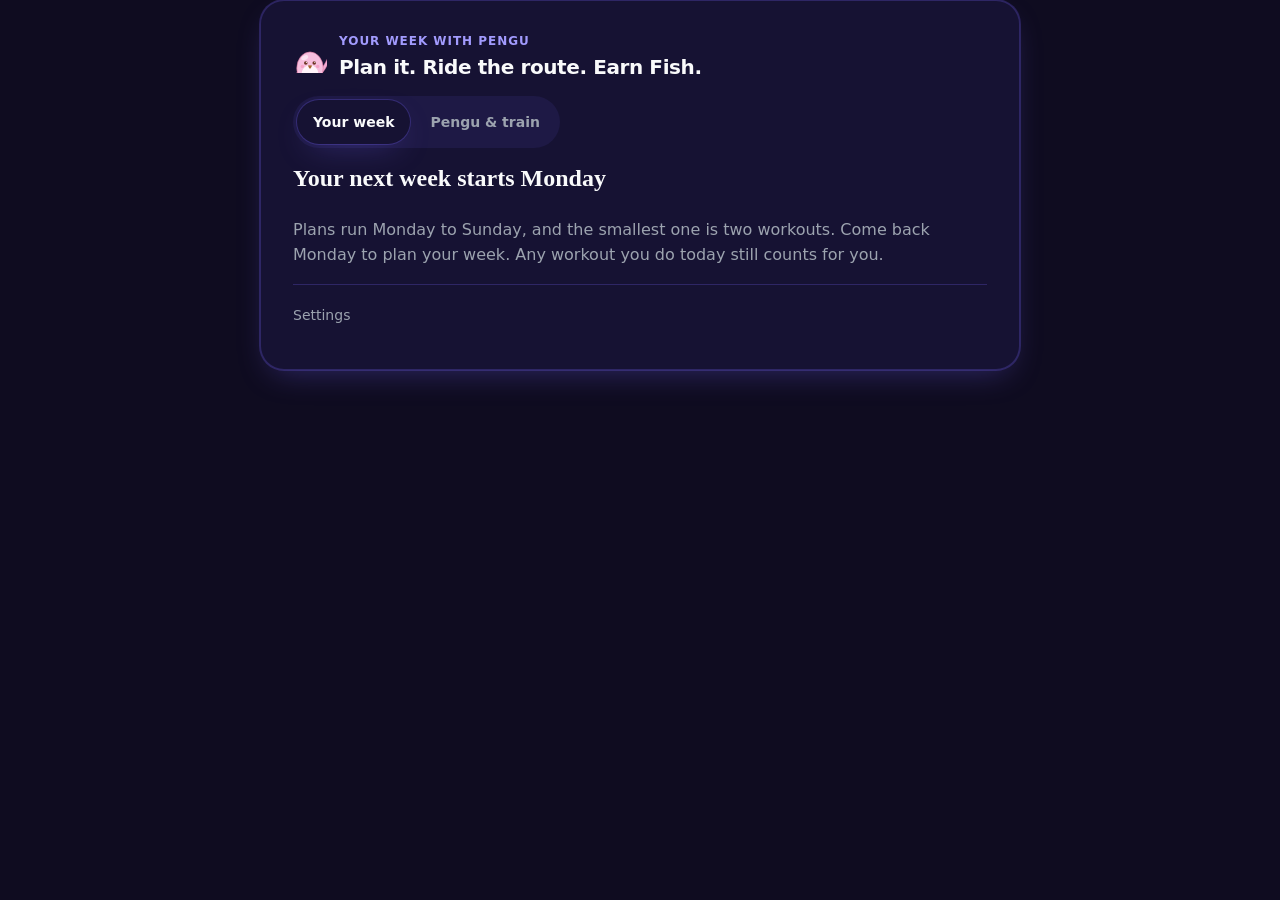
==== commit 0a778bcb: "Fix 3: gear and train drawn on the flat Pengu Pengu is now the flat pink penguin from the home scree" ====
--- a/site/clearhealth-pengu.html
+++ b/site/clearhealth-pengu.html
@@ -44,7 +44,7 @@
   <!-- Week planner: plan 2 to 4 workouts, ride the route, earn Fish. Runs in js/pengyu/, saved only in this browser. -->
   <article class="card py" id="week" aria-labelledby="py-title">
     <header class="py-top">
-      <img class="py-art py-avatar" src="img/pengu-lamp-192.webp" width="192" height="260" alt="" decoding="async">
+      <span class="py-avatar" aria-hidden="true"></span>
       <div>
         <p class="eyebrow">Your week with Pengu</p>
         <h1 id="py-title" class="h3">Plan it. Ride the route. Earn Fish.</h1>
--- a/site/pengu.css
+++ b/site/pengu.css
@@ -430,7 +430,8 @@
 
 /* ---------- 10. Week planner (Pengu's route) ---------- */
 /* The page is the week planner. Stations and the train share one coordinate: --at runs from 0 (the depot)
-   to 1 (the last station), set from js/pengyu/route.js. */
+   to 1 (the last station), set from js/pengyu/route.js. The train is --tw wide, and Pengu's cab sits --cab
+   from its left edge, so the cab lines up with each station and the engine never leaves the route. */
 .py { max-width: 760px; margin: 0 auto var(--space-16); padding: var(--space-4); display: grid; gap: var(--space-4); }
 .py-top { display: flex; align-items: center; gap: var(--space-3); }
 .py-top .h3 { margin-top: var(--space-1); }
@@ -470,10 +471,11 @@
 .py-count strong { color: var(--accent-ink); }
 .py-stats { display: flex; gap: var(--space-6); }
 .py-stats .stat-value { display: inline-flex; align-items: center; gap: var(--space-1); font-size: 1.25rem; }
-.py-route-wrap { position: relative; height: 166px; }
-.py-route { position: absolute; left: 0; right: 0; top: 86px; height: 80px; margin: 0; }
-.py-route::before { content: ""; position: absolute; left: 22px; right: 22px; top: 20px; height: 4px; border-radius: 2px; background: var(--line-strong); }
-.py-station, .py-depot, .py-train { position: absolute; left: calc(22px + var(--at, 0) * (100% - 44px)); transform: translateX(-50%); }
+.py-route-wrap { --th: 52px; --tw: calc(var(--th) * 1.786); --cab: calc(var(--tw) * 0.1933); position: relative; height: calc(var(--th) + 80px); }
+.py-route-wrap.has-car2 { --tw: calc(var(--th) * 2.452); --cab: calc(var(--tw) * 0.4126); }
+.py-route { position: absolute; left: 0; right: 0; top: var(--th); height: 80px; margin: 0; }
+.py-route::before { content: ""; position: absolute; left: 0; right: 0; top: 20px; height: 4px; border-radius: 2px; background: var(--line-strong); }
+.py-station, .py-depot { position: absolute; left: calc(var(--cab) + var(--at, 0) * (100% - var(--tw))); transform: translateX(-50%); }
 .py-station { top: 0; }
 .py-depot { top: 14px; width: 16px; height: 16px; border-radius: 4px; background: var(--line-strong); }
 .py-station-btn { display: grid; justify-items: center; gap: var(--space-1); min-width: 44px; padding: 0; border: 0; background: none; color: var(--text); }
@@ -502,21 +504,28 @@
 .is-missed .py-stop-day { color: var(--text-muted); font-weight: 400; }
 button.py-station-btn:hover .py-stop { border-color: var(--brand-purple); transform: translateY(-2px); }
 .py-station-btn[aria-expanded="true"] .py-stop { border-color: var(--brand-purple); background: var(--accent-tint); }
-.py-train { top: 0; width: 64px; height: 86px; pointer-events: none; transition: left 900ms var(--ease-spring); }
-.py-car { position: absolute; left: 0; bottom: 0; width: 64px; height: 32px; }
-/* The extra car rides behind; near the depot the pair is nudged in so it never leaves the card. */
-.py-car2 { position: absolute; right: calc(100% - 6px); bottom: 0; width: 52px; height: auto; }
-.py-train.has-car2 { left: max(calc(22px + var(--at, 0) * (100% - 44px)), 82px); }
-/* Pengu is the pink penguin lamp (img/pengu-lamp-192.webp); the car hides the lamp's base so Pengu sits inside */
+/* Small phones: a smaller train and stations, so four stations still fit beside the extra car. */
+@media (max-width: 359px) {
+  .py-route-wrap { --th: 46px; }
+  .py-station { top: 4px; }
+  .py-stop { width: 36px; height: 36px; }
+  .py-stop .icon { width: 18px; height: 18px; }
+}
+@media (max-width: 419px) {
+  .has-car2 .py-station { top: 7px; }
+  .has-car2 .py-stop { width: 30px; height: 30px; border-width: 2px; }
+  .has-car2 .py-stop .icon { width: 16px; height: 16px; }
+}
+.py-train { position: absolute; top: 0; left: calc(var(--at, 0) * (100% - var(--tw))); width: var(--tw); height: var(--th); pointer-events: none; transition: left 900ms var(--ease-spring); }
+/* Pengu and the train are flat SVG drawings from js/pengyu/art.js */
 .py-art { display: block; height: auto; user-select: none; -webkit-user-drag: none; }
-.py-rider { position: absolute; left: 50%; bottom: 16px; width: 40px; transform: translateX(-50%); }
+.py-train-art { width: 100%; height: 100%; }
 .py-avatar { width: 34px; flex: none; }
 .py-toast-art { width: 32px; flex: none; }
 .py-celebrate-art { width: 44px; flex: none; }
+.py-rider { transform-box: fill-box; }
 .is-cheer { animation: py-hop 1.6s var(--ease-spring) 2; transform-origin: 50% 100%; }
-.py-rider.is-cheer { animation-name: py-hop-rider; }
 @keyframes py-hop { 0%, 100% { transform: none; } 30% { transform: translateY(-6px) scale(1.04, 0.97); } 55% { transform: translateY(0) scale(0.97, 1.03); } }
-@keyframes py-hop-rider { 0%, 100% { transform: translateX(-50%); } 30% { transform: translateX(-50%) translateY(-6px); } 55% { transform: translateX(-50%); } }
 
 .py-goal { font-weight: 600; }
 .py-goal.is-goal { color: var(--accent-ink); }
@@ -532,7 +541,11 @@
 .py-celebrate { display: flex; align-items: center; gap: var(--space-3); padding: var(--space-3) var(--space-4); border-radius: var(--radius-md); background: var(--gold-bg); color: var(--text); }
 
 .py-celebrate-title { font-weight: 600; color: var(--gold-ink); }
-.py-cover { display: flex; align-items: center; gap: var(--space-2); margin-top: calc(-1 * var(--space-2)); }
+.py-route-box { display: grid; gap: var(--space-2); padding-top: var(--space-3); border-top: 1px solid var(--line); }
+.py-route-top { display: flex; flex-wrap: wrap; align-items: center; justify-content: space-between; gap: var(--space-1) var(--space-4); }
+.py-streak { display: inline-flex; align-items: baseline; gap: var(--space-2); }
+.py-streak .stat-value { font-size: 1.25rem; }
+.py-cover { display: flex; align-items: center; gap: var(--space-2); }
 .py-cover .icon { color: var(--live-ink); }
 .py-collection { display: grid; gap: var(--space-2); }
 .py-tag-stamp { background: var(--gold-bg); color: var(--gold-ink); }
@@ -545,13 +558,7 @@
 @media (min-width: 520px) {
   .py { padding: var(--card-pad); }
   .py-days { grid-template-columns: repeat(7, minmax(0, 1fr)); gap: var(--space-1); }
-  .py-route-wrap { height: 184px; }
-  .py-route { top: 102px; }
-  .py-train { width: 80px; height: 102px; }
-  .py-car { width: 80px; height: 40px; }
-  .py-car2 { width: 64px; }
-  .py-train.has-car2 { left: max(calc(22px + var(--at, 0) * (100% - 44px)), 102px); }
-  .py-rider { width: 50px; bottom: 20px; }
+  .py-route-wrap { --th: 72px; }
 }
 
 /* Tabs: "Your week" and "Pengu & train" */
@@ -569,17 +576,8 @@
 .py-shop { display: grid; gap: var(--space-6); }
 .py-shop-top { display: grid; gap: var(--space-4); }
 .py-show { margin: 0; }
-.py-show-stage {
-  position: relative; display: flex; justify-content: center; align-items: flex-end; height: 196px;
-  padding: 0 var(--space-4) 18px; border-radius: var(--radius-lg); overflow: hidden;
-  background: radial-gradient(120% 90% at 50% 100%, var(--accent-tint), transparent 70%), var(--surface-2);
-}
-.py-show-rail { position: absolute; left: 0; right: 0; bottom: 15px; height: 3px; background: var(--line-strong); }
-.py-show-train { --rw: 70px; position: relative; z-index: 1; width: calc(var(--rw) * 1.6); height: calc(var(--rw) * 2.15); }
-.py-show-train.has-car2 { margin-left: calc(var(--rw) * 1.15); }
-.py-show-train .py-car { position: absolute; left: 0; bottom: 0; width: 100%; height: auto; }
-.py-show-train .py-car2 { position: absolute; right: calc(100% - 8px); bottom: 0; width: calc(var(--rw) * 1.27); height: auto; }
-.py-show-train .py-rider { position: absolute; left: 50%; bottom: calc(var(--rw) * 0.4); width: var(--rw); transform: translateX(-50%); }
+.py-show-stage { display: grid; place-items: end center; padding: var(--space-4) var(--space-3) var(--space-2); border-radius: var(--radius-lg); background: var(--surface-2); }
+.py-scene { width: 100%; max-width: 440px; }
 .py-shop-side { display: grid; gap: var(--space-3); align-content: center; }
 .py-wallet { display: flex; align-items: center; gap: var(--space-2); color: var(--text); }
 .py-wallet .icon { width: 22px; height: 22px; color: var(--gold-ink); }
@@ -625,8 +623,6 @@
 }
 @media (min-width: 640px) {
   .py-shop-top { grid-template-columns: minmax(0, 1.15fr) minmax(0, 1fr); align-items: center; }
-  .py-show-stage { height: 236px; }
-  .py-show-train { --rw: 88px; }
 }
 
 /* ---------- 404 page ---------- */
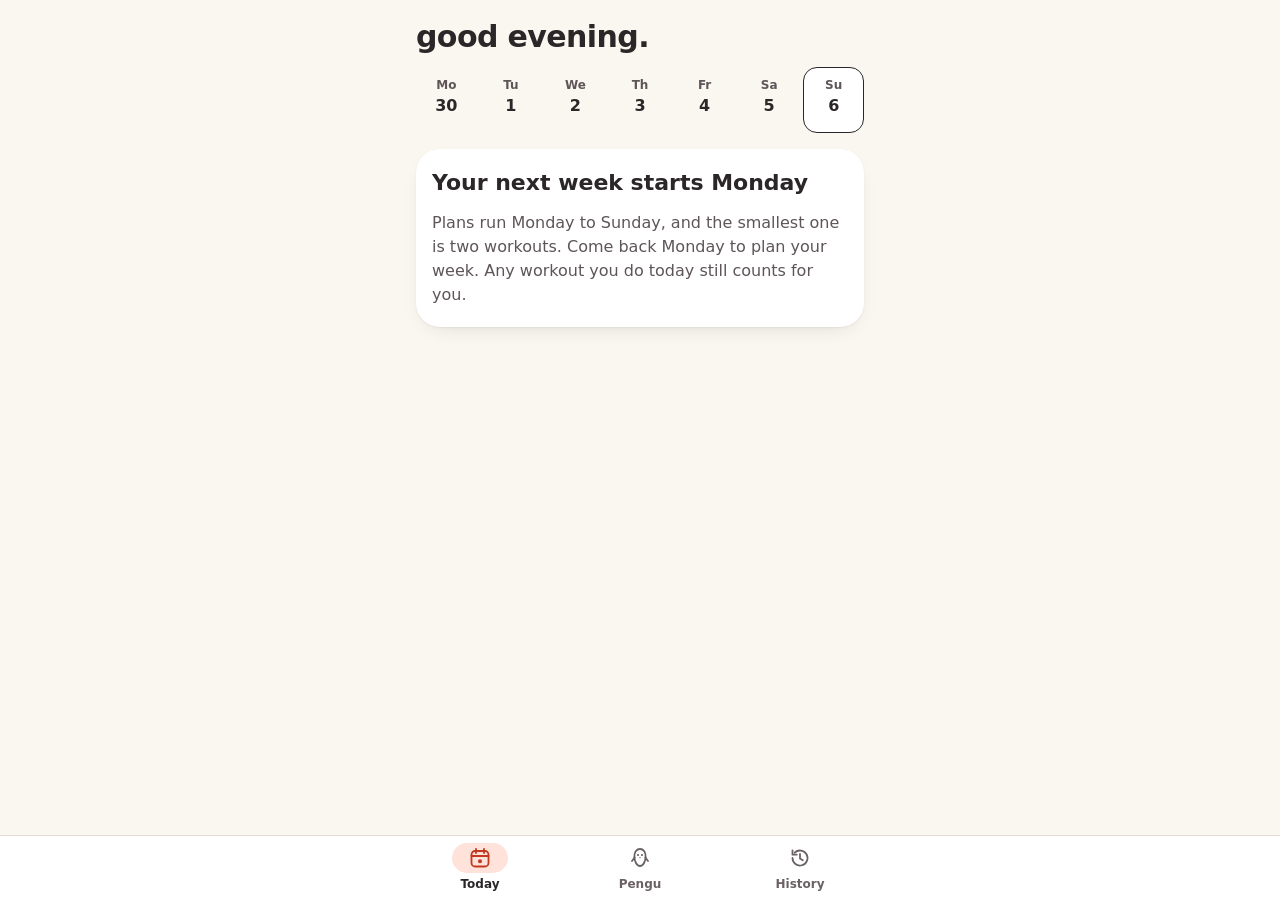
==== commit 594b5096: "Fix 4: the Pengyu home screen "/" is now the Pengyu app: light only, on a warm off-white page with c" ====
--- a/site/clearhealth-pengu.html
+++ b/site/clearhealth-pengu.html
@@ -1,5 +1,5 @@
 <!doctype html>
-<html lang="en" data-theme="day">
+<html lang="en">
 <head>
 <meta http-equiv="Content-Security-Policy" content="default-src 'none'; script-src 'self'; style-src 'self'; font-src 'self'; img-src 'self' data:; base-uri 'none'; form-action 'none'">
 <meta charset="utf-8">
@@ -18,16 +18,16 @@
 <meta property="og:image:width" content="1200">
 <meta property="og:image:height" content="630">
 <meta name="twitter:card" content="summary_large_image">
-<meta name="theme-color" content="#F7F7FA">
+<meta name="theme-color" content="#FAF6F0">
 <link rel="icon" href="favicon.svg" type="image/svg+xml">
 <link rel="preload" href="fonts/public-sans-latin-400-normal.woff2" as="font" type="font/woff2" crossorigin>
-<link rel="preload" href="fonts/source-serif-4-latin-600-normal.woff2" as="font" type="font/woff2" crossorigin>
+<link rel="preload" href="fonts/public-sans-latin-600-normal.woff2" as="font" type="font/woff2" crossorigin>
 <link rel="stylesheet" href="pengu.css">
 <script src="js/boot.js"></script>
 <script type="module" src="js/main.js"></script>
 </head>
-<body id="top">
-<!-- Line icons for the week planner. Pengu and the train are drawn in js/pengyu/art.js -->
+<body>
+<!-- Line icons. Pengu and the train are drawn in js/pengyu/art.js -->
 <svg class="sprite" aria-hidden="true" focusable="false">
   <symbol id="i-alert" viewBox="0 0 16 16"><circle cx="8" cy="8" r="6"/><path d="M8 5v3.5M8 11h.01"/></symbol>
   <symbol id="i-check" viewBox="0 0 16 16"><path d="M3 8.5 6.5 12 13 4.5" fill="none" stroke="currentColor" stroke-width="1.8" stroke-linecap="round" stroke-linejoin="round"/></symbol>
@@ -36,25 +36,24 @@
   <symbol id="i-lock" viewBox="0 0 16 16"><path fill="currentColor" fill-rule="evenodd" d="M8 1a3.5 3.5 0 0 0-3.5 3.5V7H4a1.5 1.5 0 0 0-1.5 1.5v5A1.5 1.5 0 0 0 4 15h8a1.5 1.5 0 0 0 1.5-1.5v-5A1.5 1.5 0 0 0 12 7h-.5V4.5A3.5 3.5 0 0 0 8 1Zm2 6V4.5a2 2 0 1 0-4 0V7h4Z"/></symbol>
   <symbol id="i-refresh" viewBox="0 0 16 16"><path d="M13 8a5 5 0 1 1-1.5-3.6M13 2.5v3h-3"/></symbol>
   <symbol id="i-shield" viewBox="0 0 16 16"><path d="M8 1.75 13.25 3.8v3.95c0 3.05-2.15 5.45-5.25 6.5-3.1-1.05-5.25-3.45-5.25-6.5V3.8Z" fill="none" stroke="currentColor" stroke-width="1.5" stroke-linejoin="round"/><path d="m5.6 8 1.7 1.7 3.1-3.4" fill="none" stroke="currentColor" stroke-width="1.5" stroke-linecap="round" stroke-linejoin="round"/></symbol>
+  <!-- Bottom nav -->
+  <symbol id="i-today" viewBox="0 0 24 24"><rect x="3.5" y="5" width="17" height="15.5" rx="3.5" fill="none" stroke="currentColor" stroke-width="1.8"/><path d="M3.5 10h17M8 3v4M16 3v4" fill="none" stroke="currentColor" stroke-width="1.8" stroke-linecap="round"/><circle cx="12" cy="15.2" r="2" fill="currentColor" stroke="none"/></symbol>
+  <symbol id="i-pengu" viewBox="0 0 24 24"><path d="M12 3C8.6 3 6.4 6.1 6.4 10.4c0 4.8 2.3 9.6 5.6 9.6s5.6-4.8 5.6-9.6C17.6 6.1 15.4 3 12 3Z" fill="none" stroke="currentColor" stroke-width="1.8"/><path d="M6.6 11.5 4 15M17.4 11.5 20 15" fill="none" stroke="currentColor" stroke-width="1.8" stroke-linecap="round"/><circle cx="10" cy="9" r="1.1" fill="currentColor" stroke="none"/><circle cx="14" cy="9" r="1.1" fill="currentColor" stroke="none"/><path d="M11 11.2h2l-1 1.4Z" fill="currentColor" stroke="none"/></symbol>
+  <symbol id="i-history" viewBox="0 0 24 24"><path d="M4.5 12a7.5 7.5 0 1 0 2.2-5.3" fill="none" stroke="currentColor" stroke-width="1.8" stroke-linecap="round"/><path d="M4.5 4.5v4.2h4.2" fill="none" stroke="currentColor" stroke-width="1.8" stroke-linecap="round" stroke-linejoin="round"/><path d="M12 8v4.4l2.8 1.8" fill="none" stroke="currentColor" stroke-width="1.8" stroke-linecap="round" stroke-linejoin="round"/></symbol>
 </svg>
 
 <a class="skip" href="#main">Skip to content</a>
 
-<main id="main" class="container">
-  <!-- Week planner: plan 2 to 4 workouts, ride the route, earn Fish. Runs in js/pengyu/, saved only in this browser. -->
-  <article class="card py" id="week" aria-labelledby="py-title">
-    <header class="py-top">
-      <span class="py-avatar" aria-hidden="true"></span>
-      <div>
-        <p class="eyebrow">Your week with Pengu</p>
-        <h1 id="py-title" class="h3">Plan it. Ride the route. Earn Fish.</h1>
-      </div>
-    </header>
-    <div id="py-app" class="py-app js-only"></div>
-    <p class="nojs-only muted">The week planner runs in your browser. Turn on JavaScript to plan your week and log workouts. Everything stays on your device.</p>
-  </article>
+<!-- Pengyu: plan 2 to 4 workouts a week, ride the route, earn Fish. Runs in js/pengyu/, saved only in this browser. -->
+<main id="main" class="app">
+  <div id="py-app" class="js-only"></div>
+  <div class="nojs nojs-only">
+    <h1 class="py-greet">Pengyu</h1>
+    <p class="muted">Pengyu runs in your browser. Turn on JavaScript to plan your week and log workouts. Everything stays on your device.</p>
+  </div>
 </main>
 
+<nav class="tabbar js-only" id="py-nav" aria-label="Pengyu"></nav>
 <div class="toasts" id="toasts" aria-live="polite" aria-atomic="false"></div>
 </body>
 </html>
--- a/site/pengu.css
+++ b/site/pengu.css
@@ -1,634 +1,431 @@
-/* Pengu by ClearHealth: the design system and page styles.
-   One file, no build step. Sections:
-   1. Fonts   2. Tokens   3. Themes   4. Base and type   5. Layout   6. Components
-   7. Page sections   8. Interactive preview   9. Dialogs, toasts, effects   10. Motion and print
-   11. Week planner (Pengu's route)
-   Every colour, space, radius and shadow comes from a token in sections 2 and 3. */
+/* Pengyu: one stylesheet, no build step. Light only: a warm off-white page, charcoal text, a coral accent,
+   sunny yellow session cards and one black card. Mobile first, in a single column.
+   Sections: 1. Fonts  2. Tokens  3. Base and type  4. Components  5. App shell  6. Today  7. Plan flow
+   8. Pengu tab  9. History  10. 404 page  11. Motion and print
+   Every colour comes from a token in section 2; the contrast notes are measured against the page or card. */
 
 /* ---------- 1. Fonts (self-hosted, OFL) ---------- */
-@font-face { font-family: "Source Serif 4"; src: url("fonts/source-serif-4-latin-600-normal.woff2") format("woff2"); font-weight: 600; font-display: swap; }
 @font-face { font-family: "Public Sans"; src: url("fonts/public-sans-latin-400-normal.woff2") format("woff2"); font-weight: 400; font-display: swap; }
 @font-face { font-family: "Public Sans"; src: url("fonts/public-sans-latin-600-normal.woff2") format("woff2"); font-weight: 600; font-display: swap; }
-@font-face { font-family: "IBM Plex Mono"; src: url("fonts/ibm-plex-mono-latin-400-normal.woff2") format("woff2"); font-weight: 400; font-display: swap; }
-@font-face { font-family: "IBM Plex Mono"; src: url("fonts/ibm-plex-mono-latin-500-normal.woff2") format("woff2"); font-weight: 500; font-display: swap; }
 
 /* ---------- 2. Tokens ---------- */
 :root {
-  /* Palette */
-  --bg-space-dark: #0F0C20;
-  --bg-space-card: #161233;
-  --bg-day-light: #F7F7FA;
-  --bg-day-card: #FFFFFF;
-  --brand-purple: #6C5CE7;
-  --brand-purple-hover: #5846E5;
-  --brand-purple-deep: #4B3CC4;   /* the pressed edge under primary buttons */
-  --brand-purple-soft: #A29BFE;   /* purple text on dark: 7.4:1 on --bg-space-card */
-  --accent-emerald: #10B981;
-  --accent-emerald-strong: #059669; /* emerald fills behind white icons: 3.8:1 */
-  --accent-gold: #F59E0B;
-  --accent-gold-deep: #B45309;
-  --accent-coral: #EF4444;
-  --text-primary-light: #111827;
-  --text-muted-light: #4B5563;
-  --text-primary-dark: #F9FAFB;
-  --text-muted-dark: #9CA3AF;
-
-  /* Type */
-  --font-serif: "Source Serif 4", Georgia, "Times New Roman", serif;
-  --font-sans: "Public Sans", system-ui, -apple-system, "Segoe UI", Roboto, sans-serif;
-  --font-mono: "IBM Plex Mono", ui-monospace, SFMono-Regular, Menlo, monospace;
-  --fs-h1: clamp(2.25rem, 4vw + 1rem, 3.75rem);
-  --fs-h2: clamp(1.75rem, 3vw + 0.5rem, 2.75rem);
-  --fs-h3: 1.25rem;
-  --fs-body: 1rem;
-  --fs-lead: 1.125rem;
+  color-scheme: light;
+  --ground: #FAF6F0;        /* the warm off-white page */
+  --surface: #FFFFFF;       /* cards */
+  --panel: #F3ECE4;         /* soft warm panels and tiles */
+  --ink: #2B2628;           /* charcoal: 13.8:1 on the page */
+  --ink-2: #5E5558;         /* secondary text: 6.7:1 on the page, 4.9:1 on sunny */
+  --ink-nav: #6B6164;       /* nav labels: 6.0:1 on white */
+  --line: #E6DCD3;
+  --line-strong: #9A8F88;   /* rings that carry meaning: 3.2:1 on white */
+  --black: #141213;         /* the one black card */
+  --on-black: #D9D2CE;      /* secondary text on black: 12.5:1 */
+  --coral: #FF6B4A;         /* the main accent, with charcoal text on it (5.3:1) */
+  --coral-strong: #E5532F;  /* coral marks behind white icons: 3.7:1 */
+  --coral-ink: #C2391F;     /* coral text on light: 5.0:1 on the page */
+  --coral-tint: #FFE3DA;
+  --coral-on-black: #FF9673;
+  --sun: #FFCE3A;           /* session cards: charcoal on it is 10:1 */
+  --sun-2: #FFE07A;
+  --sun-tint: #FFF3C4;
+  --gold-ink: #8A5A00;      /* on --sun-tint: 5.3:1 */
+  --danger: #B42318;        /* white on it: 6.6:1 */
+  --danger-tint: #FDE7E4;
+  --font: "Public Sans", system-ui, -apple-system, "Segoe UI", Roboto, sans-serif;
   --fs-small: 0.875rem;
-  --fs-eyebrow: 0.75rem;
-
-  /* Spacing: the only spacing values used on the page */
-  --space-1: 4px;
-  --space-2: 8px;
-  --space-3: 12px;
-  --space-4: 16px;
-  --space-6: 24px;
-  --space-8: 32px;
-  --space-12: 48px;
-  --space-16: 64px;
-  --space-24: 96px;
-
-  /* Layout */
-  --container: 1200px;
-  --gutter: var(--space-6);
-  --section-y: var(--space-16);
-  --card-pad: var(--space-6);
-  --measure: 680px;
+  --fs-tiny: 0.75rem;
+  --r-sm: 12px;
+  --r-md: 18px;
+  --r-lg: 24px;
+  --r-pill: 999px;
+  --gutter: 16px;
+  --tap: 44px;
   --nav-h: 64px;
-  --tabbar-h: 64px;
-  --tap: 44px;
-
-  /* Radii */
-  --radius-sm: 8px;
-  --radius-md: 16px;
-  --radius-lg: 24px;
-  --radius-pill: 9999px;
-
-  /* Motion */
-  --ease-spring: cubic-bezier(0.22, 1, 0.36, 1);
-  --dur-fast: 200ms;
-  --dur-base: 300ms;
-
-  /* Icons */
-  --icon-tile: 48px;
-}
-
-@media (min-width: 1024px) {
-  :root {
-    --gutter: var(--space-12);
-    --section-y: var(--space-24);
-    --card-pad: var(--space-8);
-    --nav-h: 72px;
-  }
-}
-
-/* ---------- 3. Themes: Daylight and Deep Space ---------- */
-:root,
-[data-theme="day"] {
-  color-scheme: light;
-  --bg: var(--bg-day-light);
-  --bg-alt: #EFEDFB;
-  --surface: var(--bg-day-card);
-  --surface-2: #F0EFFA;
-  --surface-3: #E4E1F7;
-  --text: var(--text-primary-light);
-  --text-muted: var(--text-muted-light);
-  --line: #E5E7EB;
-  --line-strong: #C9CDD6;
-  --accent-ink: var(--brand-purple-hover);   /* purple text: 6.1:1 on white */
-  --accent-tint: #ECE9FD;
-  --live-ink: #047857;                       /* 5.5:1 on white */
-  --live-bg: #D1FAE5;
-  --gold-ink: #92400E;                       /* 7.1:1 on white */
-  --gold-bg: #FEF3C7;
-  --danger-ink: #B91C1C;
-  --danger-bg: #FEE2E2;
-  --glass: rgba(255, 255, 255, 0.72);
-  --glass-line: rgba(17, 24, 39, 0.08);
-  --shadow-card: 0 8px 24px -4px rgba(17, 24, 39, 0.06);
-  --shadow-lift: 0 16px 32px -8px rgba(17, 24, 39, 0.12);
-  --card-border: 1px solid rgba(17, 24, 39, 0.06);
-}
-
-[data-theme="night"] {
-  color-scheme: dark;
-  --bg: var(--bg-space-dark);
-  --bg-alt: #130F2A;
-  --surface: var(--bg-space-card);
-  --surface-2: #1E1945;
-  --surface-3: #2A2360;
-  --text: var(--text-primary-dark);
-  --text-muted: var(--text-muted-dark);
-  --line: rgba(108, 92, 231, 0.28);
-  --line-strong: rgba(162, 155, 254, 0.5);
-  --accent-ink: var(--brand-purple-soft);
-  --accent-tint: rgba(108, 92, 231, 0.2);
-  --live-ink: #34D399;
-  --live-bg: rgba(16, 185, 129, 0.16);
-  --gold-ink: #FBBF24;
-  --gold-bg: rgba(245, 158, 11, 0.16);
-  --danger-ink: #FCA5A5;
-  --danger-bg: rgba(239, 68, 68, 0.16);
-  --glass: rgba(22, 18, 51, 0.72);
-  --glass-line: rgba(162, 155, 254, 0.2);
-  --shadow-card: 0 0 0 1px rgba(108, 92, 231, 0.28), 0 12px 32px -12px rgba(108, 92, 231, 0.4);
-  --shadow-lift: 0 0 0 1px rgba(162, 155, 254, 0.4), 0 20px 40px -12px rgba(108, 92, 231, 0.55);
-  --card-border: 1px solid rgba(108, 92, 231, 0.28);
-}
-
-
-/* ---------- 4. Base and type ---------- */
+  --shadow: 0 1px 2px rgba(43, 38, 40, 0.06), 0 8px 24px -14px rgba(43, 38, 40, 0.22);
+  --ease: cubic-bezier(0.22, 1, 0.36, 1);
+  --ease-spring: cubic-bezier(0.34, 1.56, 0.64, 1);
+}
+
+/* ---------- 3. Base and type ---------- */
 *, *::before, *::after { box-sizing: border-box; }
-html { -webkit-text-size-adjust: 100%; text-size-adjust: 100%; scroll-behavior: smooth; scroll-padding-top: calc(var(--nav-h) + var(--space-4)); }
+html { -webkit-text-size-adjust: 100%; text-size-adjust: 100%; }
 body {
-  margin: 0;
-  overflow-x: clip;
-  background: var(--bg);
-  color: var(--text);
-  font-family: var(--font-sans);
-  font-size: var(--fs-body);
-  line-height: 1.6;
-  -webkit-font-smoothing: antialiased;
-  text-rendering: optimizeLegibility;
+  margin: 0; min-height: 100vh; overflow-x: clip;
+  background: var(--ground); color: var(--ink);
+  font-family: var(--font); font-size: 1rem; line-height: 1.5; -webkit-font-smoothing: antialiased;
 }
 @supports not (overflow-x: clip) { body { overflow-x: hidden; } }
-.theme-ready body { transition: background-color var(--dur-base) var(--ease-spring), color var(--dur-base) var(--ease-spring); }
-img, svg, canvas { display: block; max-width: 100%; }
-img { height: auto; }
-button, input, select, textarea { font: inherit; color: inherit; }
+img, svg { display: block; max-width: 100%; }
+button, input { font: inherit; color: inherit; }
 button { cursor: pointer; }
-a { color: var(--accent-ink); text-underline-offset: 3px; text-decoration-thickness: 1px; }
-a:hover { text-decoration-thickness: 2px; }
+h1, h2, h3, p, ul, ol, figure { margin: 0; }
+:where(ul, ol)[class] { padding: 0; list-style: none; }
+a { color: var(--coral-ink); text-underline-offset: 3px; }
 [hidden] { display: none !important; }
+:focus-visible { outline: 3px solid var(--coral-ink); outline-offset: 2px; }
 .sprite { position: absolute; width: 0; height: 0; overflow: hidden; }
-:focus-visible { outline: 2px solid var(--brand-purple); outline-offset: 2px; }
-[data-theme="night"] :focus-visible { outline-color: var(--brand-purple-soft); }
-
-h1, h2, h3, p, ul, ol, dl, dd, figure, blockquote { margin: 0; }
-:where(ul[class], ol[class]) { padding: 0; list-style: none; }
-h1, .h1 { font-family: var(--font-serif); font-weight: 600; font-size: var(--fs-h1); line-height: 1.1; letter-spacing: -0.02em; }
-h2, .h2 { font-family: var(--font-serif); font-weight: 600; font-size: var(--fs-h2); line-height: 1.15; letter-spacing: -0.015em; }
-h3, .h3 { font-family: var(--font-sans); font-weight: 600; font-size: var(--fs-h3); line-height: 1.3; }
-.lead { font-size: var(--fs-lead); line-height: 1.6; color: var(--text-muted); }
-.muted { color: var(--text-muted); }
-.small { font-size: var(--fs-small); line-height: 1.5; }
-.mono { font-family: var(--font-mono); font-variant-numeric: tabular-nums; }
-.measure { max-width: var(--measure); }
-.eyebrow {
-  font-size: var(--fs-eyebrow);
-  font-weight: 600;
-  letter-spacing: 0.08em;
-  text-transform: uppercase;
-  line-height: 1.4;
-  color: var(--accent-ink);
-}
 .sr-only {
   position: absolute !important; width: 1px; height: 1px; padding: 0; margin: -1px;
   overflow: hidden; clip: rect(0 0 0 0); white-space: nowrap; border: 0;
 }
-.nowrap { white-space: nowrap; }
-
 .skip {
-  position: absolute; left: var(--space-4); top: calc(-1 * var(--space-24)); z-index: 100;
-  padding: var(--space-3) var(--space-4); border-radius: var(--radius-md);
-  background: var(--brand-purple); color: #FFFFFF; font-weight: 600; text-decoration: none;
-}
-.skip:focus { top: var(--space-4); }
-
-/* Without the script, interactive-only parts stay hidden and static fallbacks show. */
+  position: absolute; left: var(--gutter); top: -80px; z-index: 100; padding: 10px 16px;
+  border-radius: var(--r-sm); background: var(--ink); color: #FFFFFF; font-weight: 600; text-decoration: none;
+}
+.skip:focus { top: var(--gutter); }
+/* Without the script, the app stays hidden and a short note shows instead. */
 html:not(.js) .js-only { display: none !important; }
 .js .nojs-only { display: none !important; }
-
-/* ---------- 5. Layout ---------- */
-.container {
-  box-sizing: content-box;
-  max-width: var(--container);
-  margin-inline: auto;
-  padding-inline: var(--gutter);
-}
-.section { padding-block: var(--section-y); }
-.section-alt { background: var(--bg-alt); }
-.section-head { display: grid; gap: var(--space-4); margin-bottom: var(--space-12); }
-.section-head.center { text-align: center; justify-items: center; }
-.section-head .lead { max-width: var(--measure); }
-.section-head .actions { margin-top: var(--space-2); }
-
-.grid { display: grid; gap: var(--space-6); grid-template-columns: minmax(0, 1fr); }
-@media (min-width: 768px) {
-  .grid.cols-2, .grid.cols-3, .grid.cols-4 { grid-template-columns: repeat(2, minmax(0, 1fr)); }
-}
-@media (min-width: 1100px) {
-  .grid.cols-3 { grid-template-columns: repeat(3, minmax(0, 1fr)); }
-  .grid.cols-4 { grid-template-columns: repeat(4, minmax(0, 1fr)); }
-}
-/* A 12-column frame for the main splits; columns collapse to one below 1100px. */
-.grid-12 { display: grid; gap: var(--space-6); grid-template-columns: minmax(0, 1fr); }
-@media (min-width: 1100px) {
-  .grid-12 { grid-template-columns: repeat(12, minmax(0, 1fr)); gap: var(--space-8); }
-  .span-4 { grid-column: span 4; }
-  .span-5 { grid-column: span 5; }
-  .span-6 { grid-column: span 6; }
-  .span-7 { grid-column: span 7; }
-  .span-8 { grid-column: span 8; }
-}
-
-/* ---------- 6. Components ---------- */
-
-/* Buttons: a tactile game feel. Primary sits on a 4px pressed edge. */
+.small { font-size: var(--fs-small); line-height: 1.45; }
+.muted { color: var(--ink-2); }
+.eyebrow { font-size: var(--fs-tiny); font-weight: 600; letter-spacing: 0.08em; text-transform: uppercase; color: var(--coral-ink); }
+.stat-label { font-size: var(--fs-tiny); font-weight: 600; letter-spacing: 0.08em; text-transform: uppercase; color: var(--ink-2); }
+.icon { width: 16px; height: 16px; flex: none; fill: none; stroke: currentColor; stroke-width: 1.6; stroke-linecap: round; stroke-linejoin: round; }
+
+/* ---------- 4. Components ---------- */
 .btn {
-  --btn-edge: transparent;
-  display: inline-flex; align-items: center; justify-content: center; gap: var(--space-2);
-  min-height: 48px; padding: 0 var(--space-6);
-  border: 2px solid transparent; border-radius: var(--radius-md);
-  font-family: var(--font-sans); font-weight: 600; font-size: 1rem; line-height: 1.2;
-  text-decoration: none; text-align: center;
-  cursor: pointer; user-select: none; -webkit-tap-highlight-color: transparent;
-  box-shadow: 0 4px 0 var(--btn-edge);
-  transition: transform var(--dur-fast) var(--ease-spring), box-shadow var(--dur-fast) var(--ease-spring),
-              background-color var(--dur-fast) var(--ease-spring), color var(--dur-fast), border-color var(--dur-fast);
-}
-.btn:hover { text-decoration: none; transform: translateY(-2px); box-shadow: 0 6px 0 var(--btn-edge), 0 12px 24px -8px rgba(108, 92, 231, 0.45); }
-.btn:active { transform: translateY(2px); box-shadow: 0 2px 0 var(--btn-edge); }
-.btn:disabled, .btn[aria-disabled="true"] { opacity: 0.5; cursor: not-allowed; transform: none; box-shadow: 0 4px 0 var(--btn-edge); }
-.btn .icon { width: 18px; height: 18px; flex: none; }
-.btn-primary { --btn-edge: var(--brand-purple-deep); background: var(--brand-purple); color: #FFFFFF; }
-.btn-primary:hover { background: var(--brand-purple-hover); }
-.btn-secondary { background: transparent; color: var(--accent-ink); border-color: currentColor; box-shadow: none; }
-.btn-secondary:hover { background: var(--accent-tint); box-shadow: none; }
-.btn-secondary:active { box-shadow: none; }
-.btn-ghost { background: transparent; color: var(--text-muted); box-shadow: none; padding-inline: var(--space-4); }
-.btn-ghost:hover { background: var(--surface-2); color: var(--text); box-shadow: none; }
-.btn-ghost:active { box-shadow: none; }
-.btn-light { --btn-edge: #C9C2F5; background: #FFFFFF; color: var(--bg-space-dark); }
-.btn-sm { min-height: var(--tap); padding: 0 var(--space-4); font-size: var(--fs-small); border-radius: var(--radius-md); }
+  display: inline-flex; align-items: center; justify-content: center; gap: 8px;
+  min-height: 48px; padding: 0 22px; border: 0; border-radius: var(--r-pill);
+  font-weight: 600; line-height: 1.2; text-decoration: none; text-align: center;
+  transition: transform 120ms var(--ease), background-color 120ms var(--ease);
+}
+.btn:active { transform: translateY(1px); }
+.btn:disabled { opacity: 0.45; cursor: not-allowed; transform: none; }
+.btn-primary { background: var(--coral); color: var(--ink); }
+.btn-primary:hover:not(:disabled) { background: #FF8466; }
+.btn-secondary { background: var(--surface); color: var(--ink); box-shadow: inset 0 0 0 1.5px var(--ink); }
+.btn-secondary:hover:not(:disabled) { background: var(--panel); }
+.btn-ghost { background: transparent; color: var(--ink); text-decoration: underline; text-underline-offset: 3px; }
+.btn-ghost:hover { background: var(--panel); }
+.btn-danger { background: var(--danger); color: #FFFFFF; }
+.btn-danger:hover { background: #9A1D13; }
+.btn-sm { min-height: var(--tap); padding: 0 16px; font-size: 0.9375rem; }
 .btn-block { width: 100%; }
-.actions { display: flex; flex-wrap: wrap; gap: var(--space-3); align-items: center; }
-.actions.center { justify-content: center; }
-
-.icon { width: 16px; height: 16px; fill: none; stroke: currentColor; stroke-width: 1.6; stroke-linecap: round; stroke-linejoin: round; flex: none; }
-.icon-btn {
-  display: inline-grid; place-items: center; width: var(--tap); height: var(--tap); flex: none;
-  border-radius: var(--radius-pill); border: 1px solid var(--line-strong);
-  background: var(--surface); color: var(--text);
-  transition: transform var(--dur-fast) var(--ease-spring), background-color var(--dur-fast);
-}
-.icon-btn:hover { transform: translateY(-2px); background: var(--surface-2); }
-.icon-btn:active { transform: translateY(2px); }
-.icon-btn:disabled { opacity: 0.5; cursor: not-allowed; transform: none; }
-.icon-btn .icon { width: 18px; height: 18px; }
-
-/* Link-style button for quiet actions */
-.link-btn {
-  display: inline-flex; align-items: center; gap: var(--space-2); min-height: var(--tap);
-  padding: 0; border: 0; background: none; color: var(--accent-ink); font-weight: 600; text-decoration: underline; text-underline-offset: 3px;
-}
-
-/* Status pills */
-.pill {
-  display: inline-flex; align-items: center; gap: var(--space-1);
-  min-height: 24px; padding: 0 var(--space-3);
-  border-radius: var(--radius-pill); border: 1px solid transparent;
-  font-size: var(--fs-eyebrow); font-weight: 600; letter-spacing: 0.08em; text-transform: uppercase; line-height: 1;
-  white-space: nowrap; vertical-align: middle; font-family: var(--font-sans);
-}
-.pill-live { background: var(--live-bg); color: var(--live-ink); }
-.pill-live::before { content: ""; width: 8px; height: 8px; border-radius: 50%; background: var(--accent-emerald); }
-.pill-lab { background: transparent; color: var(--text-muted); border-color: var(--line-strong); }
-.pill-preview { background: var(--accent-tint); color: var(--accent-ink); }
-.pill-dev { background: var(--surface-2); color: var(--text-muted); }
-
-/* Quick-reply chips */
-.chips { display: flex; flex-wrap: wrap; gap: var(--space-2); }
+.btn .icon { width: 18px; height: 18px; stroke-width: 2; }
+/* Quiet text actions */
+.link {
+  padding: 0; border: 0; background: none; color: var(--ink); font: inherit; font-weight: 600;
+  text-decoration: underline; text-decoration-thickness: 1.5px; text-underline-offset: 3px;
+}
+.link:hover { color: var(--coral-ink); }
 .chip {
-  display: inline-flex; align-items: center; gap: var(--space-2);
-  min-height: var(--tap); padding: 0 var(--space-4);
-  border: 1px solid var(--line-strong); border-radius: var(--radius-pill);
-  background: var(--surface); color: var(--text); font-size: var(--fs-small); font-weight: 600; text-decoration: none;
-  transition: transform var(--dur-fast) var(--ease-spring), background-color var(--dur-fast), border-color var(--dur-fast);
-}
-.chip:hover { transform: translateY(-2px); border-color: var(--brand-purple); text-decoration: none; }
-.chip:active { transform: translateY(2px); }
-.chip[aria-pressed="true"] { background: var(--accent-tint); border-color: var(--brand-purple); color: var(--accent-ink); }
-.chip .icon { width: 16px; height: 16px; }
-.tag-list { display: flex; flex-wrap: wrap; gap: var(--space-2); }
-.tag {
-  display: inline-flex; align-items: center; gap: var(--space-1); min-height: 28px; padding: 0 var(--space-3);
-  border-radius: var(--radius-sm); background: var(--surface-2); color: var(--text-muted); font-size: var(--fs-small); font-weight: 600;
-}
-.tag .icon { width: 14px; height: 14px; }
-
-/* Cards */
-.card {
-  position: relative;
-  background: var(--surface); color: var(--text);
-  border: var(--card-border); border-radius: var(--radius-lg);
-  box-shadow: var(--shadow-card);
-  padding: var(--card-pad);
-}
-.card-flat { box-shadow: none; }
-.card-glass {
-  background: var(--glass);
-  border: 1px solid var(--glass-line);
-  -webkit-backdrop-filter: blur(20px) saturate(1.4);
-  backdrop-filter: blur(20px) saturate(1.4);
-}
-.card-stack { display: flex; flex-direction: column; gap: var(--space-3); }
-.card-stack > .card-foot { margin-top: auto; }
-.card h3 + p { margin-top: var(--space-2); }
-:where(.card) p { color: var(--text-muted); }
-
-/* Form fields */
-.field { display: grid; gap: var(--space-2); }
-.field label, .field .label { font-weight: 600; font-size: 1rem; }
-.field .opt { font-weight: 400; color: var(--text-muted); }
-.input, .select, .textarea {
-  width: 100%; min-height: 48px; padding: var(--space-3) var(--space-4);
-  font-size: 1rem; line-height: 1.4;
-  color: var(--text); background: var(--surface);
-  border: 1.5px solid var(--line-strong); border-radius: var(--radius-sm);
-  transition: border-color var(--dur-fast), box-shadow var(--dur-fast);
-}
-.textarea { min-height: 112px; resize: vertical; }
-.select { appearance: none; padding-right: var(--space-12);
-  background-image: linear-gradient(45deg, transparent 50%, currentColor 50%), linear-gradient(135deg, currentColor 50%, transparent 50%);
-  background-position: calc(100% - 22px) 50%, calc(100% - 16px) 50%; background-size: 6px 6px; background-repeat: no-repeat; }
-.input:focus, .select:focus, .textarea:focus { outline: none; border-color: var(--brand-purple); box-shadow: 0 0 0 3px rgba(108, 92, 231, 0.25); }
-.input:focus-visible, .select:focus-visible, .textarea:focus-visible { outline: 2px solid var(--brand-purple); outline-offset: 2px; }
-.field-wrap { position: relative; }
-.field-wrap .valid-mark {
-  position: absolute; right: var(--space-3); top: 50%; transform: translateY(-50%);
-  width: 24px; height: 24px; border-radius: 50%; display: none; place-items: center;
-  background: var(--accent-emerald-strong); color: #FFFFFF;
-}
-.field-wrap .valid-mark .icon { width: 14px; height: 14px; stroke-width: 2.4; }
-.field.is-valid .valid-mark { display: grid; }
-.field.is-valid .input { border-color: var(--accent-emerald-strong); padding-right: var(--space-12); }
-.field.is-invalid .input, .field.is-invalid .textarea { border-color: var(--accent-coral); }
-.hint { font-size: var(--fs-small); color: var(--text-muted); }
-.field-msg { font-size: var(--fs-small); font-weight: 600; min-height: 0; }
-.field.is-invalid .field-msg { color: var(--danger-ink); }
-.field.is-valid .field-msg { color: var(--live-ink); }
-
-/* Banners: info, success, error */
+  display: inline-flex; align-items: center; justify-content: center; gap: 6px;
+  min-height: var(--tap); padding: 6px 14px; border: 1.5px solid var(--line); border-radius: 14px;
+  background: var(--surface); color: var(--ink); font-weight: 600;
+}
+.chip:hover:not(:disabled) { border-color: var(--line-strong); }
+.chip[aria-pressed="true"] { background: var(--coral-tint); border-color: var(--coral-strong); }
+.chip:disabled { opacity: 0.4; cursor: not-allowed; }
+.chip > span { display: grid; justify-items: center; line-height: 1.2; }
+.chip small { font-size: var(--fs-tiny); font-weight: 400; color: var(--ink-2); }
+.field { display: grid; gap: 6px; }
+.field label { font-size: var(--fs-small); font-weight: 600; }
+.input {
+  width: 100%; min-height: var(--tap); padding: 0 14px;
+  border: 1.5px solid var(--line-strong); border-radius: var(--r-sm); background: var(--surface);
+}
 .banner {
-  display: grid; grid-template-columns: auto minmax(0, 1fr); gap: var(--space-3); align-items: start;
-  padding: var(--space-4); border-radius: var(--radius-md);
-  background: var(--accent-tint); color: var(--text); border: 1px solid var(--line);
-}
-.banner .banner-icon { width: 24px; height: 24px; border-radius: 50%; display: grid; place-items: center; background: var(--brand-purple); color: #FFFFFF; }
-.banner .banner-icon .icon { width: 14px; height: 14px; }
-.banner p { color: var(--text); }
-.banner .actions { margin-top: var(--space-3); }
-.banner-error { background: var(--danger-bg); }
-.banner-error .banner-icon { background: var(--danger-ink); }
-.banner-success { background: var(--live-bg); }
-.banner-success .banner-icon { background: var(--accent-emerald-strong); }
-
-/* Stat: label over a value */
-.stat-value .icon { display: inline-block; vertical-align: -2px; width: 18px; height: 18px; }
-.stat { display: grid; gap: var(--space-1); min-width: 0; }
-.stat-label { font-size: var(--fs-eyebrow); font-weight: 600; letter-spacing: 0.08em; text-transform: uppercase; color: var(--text-muted); }
-.stat-value { font-family: var(--font-mono); font-weight: 500; font-size: 1.5rem; line-height: 1.2; font-variant-numeric: tabular-nums; color: var(--text); overflow-wrap: anywhere; }
-.stat-value.fish { color: var(--gold-ink); }
-.stat-value.live { color: var(--live-ink); }
-.stat-note { font-size: var(--fs-small); color: var(--text-muted); }
-
-/* ---------- 7. Counters ---------- */
+  display: grid; grid-template-columns: auto minmax(0, 1fr); gap: 12px; align-items: start;
+  padding: 14px 16px; border-radius: var(--r-md); background: var(--danger-tint); color: var(--ink);
+}
+.banner-icon { display: grid; place-items: center; width: 24px; height: 24px; border-radius: 50%; background: var(--danger); color: #FFFFFF; }
+.banner-icon .icon { width: 14px; height: 14px; }
+/* Progress toward an unlock */
+.py-bar { display: block; height: 8px; border-radius: 4px; background: var(--panel); overflow: hidden; }
+.py-bar-fill { display: block; width: var(--p, 0%); height: 100%; border-radius: 4px; background: var(--coral); transition: width 600ms var(--ease); }
 .bump { animation: bump 500ms var(--ease-spring); }
-@keyframes bump { 0% { transform: scale(1); } 40% { transform: scale(1.25); } 100% { transform: scale(1); } }
-
-/* ---------- 8. Toasts ---------- */
-.toasts { position: fixed; left: 50%; top: calc(var(--nav-h) + var(--space-4)); transform: translateX(-50%); z-index: 80; display: grid; gap: var(--space-2); width: min(420px, calc(100% - 2 * var(--space-4))); pointer-events: none; }
+@keyframes bump { 0% { transform: scale(1); } 40% { transform: scale(1.2); } 100% { transform: scale(1); } }
+
+/* ---------- 5. App shell ---------- */
+.app {
+  max-width: 480px; margin: 0 auto;
+  padding: calc(12px + env(safe-area-inset-top, 0px)) var(--gutter) calc(var(--nav-h) + 32px + env(safe-area-inset-bottom, 0px));
+}
+.py-view { display: grid; gap: 16px; }
+.py-view-title { padding-top: 8px; font-size: 1.75rem; font-weight: 600; line-height: 1.2; letter-spacing: -0.015em; }
+.py-section-title { font-size: 1.0625rem; font-weight: 600; line-height: 1.3; }
+.nojs { display: grid; gap: 12px; padding-top: 24px; }
+/* Bottom nav: three tabs, always in thumb reach */
+.tabbar {
+  position: fixed; left: 0; right: 0; bottom: 0; z-index: 50;
+  background: var(--surface); border-top: 1px solid var(--line);
+  padding-bottom: env(safe-area-inset-bottom, 0px);
+}
+.tabbar-list { display: grid; grid-template-columns: repeat(3, minmax(0, 1fr)); max-width: 480px; margin: 0 auto; }
+.tabbar-btn {
+  display: grid; justify-items: center; align-content: center; gap: 2px; width: 100%; min-height: var(--nav-h);
+  padding: 6px 0; border: 0; background: none; color: var(--ink-nav); font-size: var(--fs-tiny); font-weight: 600;
+}
+.tabbar-pill { display: grid; place-items: center; width: 56px; height: 30px; border-radius: var(--r-pill); }
+.tabbar-pill .icon { width: 24px; height: 24px; }
+.tabbar-btn:hover { color: var(--ink); }
+.tabbar-btn[aria-current="page"] { color: var(--ink); }
+.tabbar-btn[aria-current="page"] .tabbar-pill { background: var(--coral-tint); color: var(--coral-ink); }
+.tabbar-btn:focus-visible { outline-offset: -4px; border-radius: var(--r-md); }
+/* Toasts */
+.toasts {
+  position: fixed; left: 50%; top: calc(12px + env(safe-area-inset-top, 0px)); z-index: 80; transform: translateX(-50%);
+  display: grid; gap: 8px; width: min(440px, calc(100% - 24px)); pointer-events: none;
+}
 .toast {
-  display: flex; align-items: center; gap: var(--space-3); padding: var(--space-3) var(--space-4);
-  border-radius: var(--radius-md); background: var(--surface); color: var(--text); box-shadow: var(--shadow-lift); border: var(--card-border);
-  font-weight: 600; animation: toast-in var(--dur-base) var(--ease-spring);
-}
-.toast small { display: block; font-weight: 400; color: var(--text-muted); }
-.toast.is-leaving { opacity: 0; transform: translateY(-8px); transition: opacity var(--dur-fast), transform var(--dur-fast); }
+  display: flex; align-items: center; gap: 12px; padding: 12px 14px; border-radius: var(--r-md);
+  background: var(--surface); color: var(--ink); font-weight: 600;
+  box-shadow: 0 0 0 1px var(--line), 0 14px 32px -12px rgba(43, 38, 40, 0.38);
+  animation: toast-in 260ms var(--ease-spring);
+}
+.toast small { display: block; font-weight: 400; color: var(--ink-2); }
+.toast.is-leaving { opacity: 0; transform: translateY(-8px); transition: opacity 180ms, transform 180ms; }
 @keyframes toast-in { from { opacity: 0; transform: translateY(-12px) scale(0.98); } to { opacity: 1; transform: none; } }
-
-/* ---------- 9. Motion and print ---------- */
-@media (prefers-reduced-motion: reduce) {
-  html { scroll-behavior: auto; }
-  *, *::before, *::after { animation-duration: 1ms !important; animation-iteration-count: 1 !important; transition-duration: 1ms !important; }
-  .btn:hover, .chip:hover, .icon-btn:hover { transform: none; }
-}
-@media print {
-  .toasts { display: none !important; }
-  body { background: #FFFFFF; color: #000000; padding: 0; }
-  a[href^="http"]::after { content: " (" attr(href) ")"; font-size: 0.85em; }
-}
-
-/* ---------- 10. Week planner (Pengu's route) ---------- */
-/* The page is the week planner. Stations and the train share one coordinate: --at runs from 0 (the depot)
-   to 1 (the last station), set from js/pengyu/route.js. The train is --tw wide, and Pengu's cab sits --cab
-   from its left edge, so the cab lines up with each station and the engine never leaves the route. */
-.py { max-width: 760px; margin: 0 auto var(--space-16); padding: var(--space-4); display: grid; gap: var(--space-4); }
-.py-top { display: flex; align-items: center; gap: var(--space-3); }
-.py-top .h3 { margin-top: var(--space-1); }
-.py-app, .py-view, .py-flow, .py-today { display: grid; gap: var(--space-4); min-width: 0; }
-.py [tabindex="-1"]:focus { outline: none; }
-
-/* Plan flow */
-.py-flow-top { display: grid; gap: var(--space-2); }
-.py-progress { display: grid; grid-template-columns: repeat(5, 1fr); gap: var(--space-1); }
-.py-progress span { height: 4px; border-radius: var(--radius-pill); background: var(--surface-3); }
-.py-progress span.is-on { background: var(--brand-purple); }
-.py-step-title { font-family: var(--font-serif); font-size: 1.5rem; line-height: 1.2; }
-.py-hint { margin-top: calc(-1 * var(--space-2)); }
-.py-choices { display: flex; flex-wrap: wrap; gap: var(--space-2); }
-.py-chip:disabled { opacity: 0.45; cursor: not-allowed; transform: none; }
-.py-chip > span { display: grid; text-align: left; line-height: 1.25; }
-.py-chip small { font-size: 0.75rem; font-weight: 400; color: var(--text-muted); }
-.py-targets { display: grid; grid-template-columns: repeat(3, minmax(0, 1fr)); }
-.py-targets .py-chip { justify-content: center; min-height: 72px; border-radius: var(--radius-md); }
-.py-target { justify-items: center; text-align: center; }
-.py-target strong { font-size: 1.75rem; line-height: 1.1; }
-.py-nowrap { white-space: nowrap; }
-.py-days { display: grid; grid-template-columns: repeat(4, minmax(0, 1fr)); gap: var(--space-2); }
-.py-days .py-chip { justify-content: center; min-height: 56px; padding: 0 var(--space-1); border-radius: var(--radius-md); }
-.py-days .py-day-chip { justify-items: center; text-align: center; }
-.py-counter { margin-top: var(--space-2); color: var(--text-muted); }
-.py-custom { max-width: 280px; margin-top: var(--space-3); }
-.py-flow-nav { display: flex; justify-content: space-between; align-items: center; gap: var(--space-3); }
-.py-flow-nav .btn-primary { min-width: 140px; }
-.py-review { display: grid; gap: var(--space-2); }
-.py-review li { display: flex; gap: var(--space-2); align-items: flex-start; padding: var(--space-3) var(--space-4); border-radius: var(--radius-md); background: var(--surface-2); font-weight: 600; }
-.py-review .icon { margin-top: 4px; color: var(--live-ink); }
-
-/* Today: headline, stats and the route */
-.py-head { display: flex; flex-wrap: wrap; justify-content: space-between; align-items: flex-end; gap: var(--space-3) var(--space-6); }
-.py-count { font-family: var(--font-serif); font-size: clamp(1.5rem, 2vw + 1rem, 2rem); line-height: 1.15; margin-top: var(--space-1); }
-.py-count strong { color: var(--accent-ink); }
-.py-stats { display: flex; gap: var(--space-6); }
-.py-stats .stat-value { display: inline-flex; align-items: center; gap: var(--space-1); font-size: 1.25rem; }
-.py-route-wrap { --th: 52px; --tw: calc(var(--th) * 1.786); --cab: calc(var(--tw) * 0.1933); position: relative; height: calc(var(--th) + 80px); }
+.py-art { display: block; height: auto; user-select: none; -webkit-user-drag: none; }
+.py-toast-art { width: 40px; flex: none; }
+
+/* ---------- 6. Today ---------- */
+.py-today { display: grid; gap: 16px; }
+/* 1. Greeting and the week, Monday to Sunday */
+.py-head { display: grid; gap: 12px; padding-top: 8px; }
+.py-greet { font-size: 1.875rem; font-weight: 600; line-height: 1.15; letter-spacing: -0.02em; }
+.py-strip { display: grid; grid-template-columns: repeat(7, minmax(0, 1fr)); gap: 4px; }
+.py-strip-day { display: grid; justify-items: center; gap: 3px; padding: 8px 0 7px; border: 1.5px solid transparent; border-radius: 14px; }
+.py-strip-day.is-now { background: var(--surface); border-color: var(--ink); }
+.py-strip-name { font-size: var(--fs-tiny); font-weight: 600; color: var(--ink-2); }
+.py-strip-date { font-weight: 600; line-height: 1.1; font-variant-numeric: tabular-nums; }
+.py-strip-dot { width: 8px; height: 8px; border-radius: 50%; }
+.py-strip-day.is-done .py-strip-dot { background: var(--coral-strong); }
+.py-strip-day.is-today .py-strip-dot, .py-strip-day.is-upcoming .py-strip-dot { box-shadow: inset 0 0 0 2px var(--coral-strong); }
+.py-strip-day.is-missed .py-strip-dot { box-shadow: inset 0 0 0 1.5px var(--line-strong); }
+/* 2. The black card and its one action */
+.py-begin { display: grid; gap: 10px; padding: 20px; border-radius: var(--r-lg); background: var(--black); color: #FFFFFF; }
+.py-begin-title { font-size: 1.375rem; font-weight: 600; line-height: 1.25; }
+.py-begin-note { color: var(--on-black); font-size: 0.9375rem; }
+.py-begin-btn {
+  justify-self: start; min-width: 148px; min-height: 52px; margin-top: 4px; padding: 0 32px;
+  border: 0; border-radius: var(--r-pill); background: #FFFFFF; color: var(--ink); font-size: 1.0625rem; font-weight: 600;
+  transition: transform 120ms var(--ease), background-color 120ms var(--ease);
+}
+.py-begin-btn:hover { background: var(--panel); }
+.py-begin-btn:active { transform: translateY(1px); }
+.py-begin :focus-visible { outline-color: var(--sun); }
+.py-begin-done {
+  display: inline-flex; align-items: center; gap: 8px; justify-self: start; min-height: var(--tap); margin-top: 4px; padding: 0 16px;
+  border-radius: var(--r-pill); box-shadow: inset 0 0 0 1.5px rgba(255, 255, 255, 0.45); font-weight: 600;
+}
+.py-begin-done .icon { width: 18px; height: 18px; stroke-width: 2.4; color: var(--coral-on-black); }
+.py-celebrate { display: flex; align-items: center; gap: 12px; padding: 14px 16px; border-radius: var(--r-md); background: var(--sun-tint); }
+.py-celebrate-art { width: 48px; flex: none; }
+.py-celebrate-title { font-weight: 600; color: var(--gold-ink); }
+/* 3. The hero: Pengu's train on this week's route. Stations and the train share one coordinate: --at
+   runs from 0 (the depot) to 1 (the last station), set from js/pengyu/route.js. The train is --tw wide and
+   Pengu's cab sits --cab from its left edge, so the cab lines up with each station and the engine never
+   leaves the route. */
+.py-hero { display: grid; gap: 6px; padding: 14px 12px 6px; border-radius: var(--r-lg); background: var(--surface); box-shadow: var(--shadow); }
+.py-hero-top { display: flex; flex-wrap: wrap; align-items: center; justify-content: space-between; gap: 2px 12px; padding: 0 4px; }
+.py-streak { display: inline-flex; align-items: baseline; gap: 8px; font-size: var(--fs-small); font-weight: 600; color: var(--ink-2); }
+.py-streak-n { color: var(--ink); font-size: 1.25rem; font-variant-numeric: tabular-nums; }
+.py-cover { display: inline-flex; align-items: center; gap: 6px; font-size: var(--fs-small); color: var(--ink-2); }
+.py-cover .icon { color: var(--coral-ink); }
+.py-route-wrap { --th: 72px; --tw: calc(var(--th) * 1.786); --cab: calc(var(--tw) * 0.1933); position: relative; height: calc(var(--th) + 70px); }
 .py-route-wrap.has-car2 { --tw: calc(var(--th) * 2.452); --cab: calc(var(--tw) * 0.4126); }
-.py-route { position: absolute; left: 0; right: 0; top: var(--th); height: 80px; margin: 0; }
-.py-route::before { content: ""; position: absolute; left: 0; right: 0; top: 20px; height: 4px; border-radius: 2px; background: var(--line-strong); }
+.py-route { position: absolute; left: 0; right: 0; top: var(--th); height: 70px; margin: 0; }
+.py-route::before { content: ""; position: absolute; left: 0; right: 0; top: 18px; height: 4px; border-radius: 2px; background: var(--line); }
 .py-station, .py-depot { position: absolute; left: calc(var(--cab) + var(--at, 0) * (100% - var(--tw))); transform: translateX(-50%); }
-.py-station { top: 0; }
-.py-depot { top: 14px; width: 16px; height: 16px; border-radius: 4px; background: var(--line-strong); }
-.py-station-btn { display: grid; justify-items: center; gap: var(--space-1); min-width: 44px; padding: 0; border: 0; background: none; color: var(--text); }
-button.py-station-btn { border-radius: var(--radius-sm); }
+.py-station { top: 0; display: grid; justify-items: center; gap: 4px; }
+.py-depot { top: 13px; width: 14px; height: 14px; border-radius: 4px; background: var(--line); }
 .py-stop {
-  display: grid; place-items: center; width: 44px; height: 44px; border-radius: 50%;
-  background: var(--surface); border: 3px solid var(--line-strong); color: #FFFFFF;
-  transition: background-color var(--dur-base) var(--ease-spring), border-color var(--dur-base), transform var(--dur-base) var(--ease-spring);
-}
-.py-stop { position: relative; }
-.py-stop .icon { width: 22px; height: 22px; stroke-width: 2.4; }
-/* Comeback stamp: a gold seal on the station where the player came back */
+  position: relative; display: grid; place-items: center; width: 40px; height: 40px;
+  border: 2.5px solid var(--line-strong); border-radius: 50%; background: var(--surface); color: #FFFFFF;
+}
+.py-stop .icon { width: 20px; height: 20px; stroke-width: 2.6; }
+.py-station.is-done .py-stop { background: var(--coral-strong); border-color: var(--coral-strong); }
+.py-station.is-today .py-stop { border-width: 3px; border-color: var(--coral-strong); box-shadow: 0 0 0 4px var(--coral-tint); }
+.py-station.is-missed .py-stop { border-style: dashed; }
+.py-stop-day { font-size: var(--fs-small); font-weight: 600; line-height: 1.2; white-space: nowrap; }
+.py-station.is-today .py-stop-day { color: var(--coral-ink); }
+.py-station.is-missed .py-stop-day { color: var(--ink-2); font-weight: 400; }
+/* Comeback stamp: a sunny seal on the station where the player came back */
 .py-stamp {
-  position: absolute; top: -8px; right: -10px; display: grid; place-items: center;
-  width: 22px; height: 22px; border-radius: 50%;
-  background: var(--accent-gold); color: #3B2604; border: 2px solid var(--surface);
-}
-.py-stop .py-stamp .icon { width: 12px; height: 12px; stroke-width: 2.2; }
+  position: absolute; top: -8px; right: -10px; display: grid; place-items: center; width: 22px; height: 22px;
+  border: 2px solid var(--surface); border-radius: 50%; background: var(--sun); color: var(--ink);
+}
+.py-stamp .icon { width: 12px; height: 12px; stroke-width: 2.4; }
 .py-stamp.is-new { animation: py-stamp-in 700ms var(--ease-spring); }
 @keyframes py-stamp-in { 0% { transform: scale(2.4) rotate(-30deg); opacity: 0; } 60% { transform: scale(0.9) rotate(6deg); opacity: 1; } 100% { transform: none; } }
-.py-stop-day { font-size: var(--fs-small); font-weight: 600; line-height: 1.2; white-space: nowrap; }
-.is-done .py-stop { background: var(--accent-emerald-strong); border-color: var(--accent-emerald-strong); }
-.is-today .py-stop { border-color: var(--brand-purple); box-shadow: 0 0 0 4px var(--accent-tint); }
-.is-today .py-stop-day { color: var(--accent-ink); }
-.is-missed .py-stop { border-style: dashed; background: transparent; }
-.is-missed .py-stop-day { color: var(--text-muted); font-weight: 400; }
-button.py-station-btn:hover .py-stop { border-color: var(--brand-purple); transform: translateY(-2px); }
-.py-station-btn[aria-expanded="true"] .py-stop { border-color: var(--brand-purple); background: var(--accent-tint); }
-/* Small phones: a smaller train and stations, so four stations still fit beside the extra car. */
-@media (max-width: 359px) {
-  .py-route-wrap { --th: 46px; }
-  .py-station { top: 4px; }
-  .py-stop { width: 36px; height: 36px; }
-  .py-stop .icon { width: 18px; height: 18px; }
-}
-@media (max-width: 419px) {
-  .has-car2 .py-station { top: 7px; }
-  .has-car2 .py-stop { width: 30px; height: 30px; border-width: 2px; }
-  .has-car2 .py-stop .icon { width: 16px; height: 16px; }
-}
 .py-train { position: absolute; top: 0; left: calc(var(--at, 0) * (100% - var(--tw))); width: var(--tw); height: var(--th); pointer-events: none; transition: left 900ms var(--ease-spring); }
-/* Pengu and the train are flat SVG drawings from js/pengyu/art.js */
-.py-art { display: block; height: auto; user-select: none; -webkit-user-drag: none; }
 .py-train-art { width: 100%; height: 100%; }
-.py-avatar { width: 34px; flex: none; }
-.py-toast-art { width: 32px; flex: none; }
-.py-celebrate-art { width: 44px; flex: none; }
 .py-rider { transform-box: fill-box; }
 .is-cheer { animation: py-hop 1.6s var(--ease-spring) 2; transform-origin: 50% 100%; }
 @keyframes py-hop { 0%, 100% { transform: none; } 30% { transform: translateY(-6px) scale(1.04, 0.97); } 55% { transform: translateY(0) scale(0.97, 1.03); } }
-
+/* Phones: a smaller train and stations, so four stations still fit beside the extra car. */
+@media (max-width: 419px) {
+  .py-route-wrap { --th: 66px; }
+}
+@media (max-width: 399px) {
+  .py-station { top: 3px; }
+  .py-stop { width: 34px; height: 34px; }
+  .py-stop .icon { width: 17px; height: 17px; }
+  .py-stop-day { font-size: var(--fs-tiny); }
+  .py-route-wrap.has-car2 .py-station { top: 6px; }
+  .py-route-wrap.has-car2 .py-stop { width: 28px; height: 28px; border-width: 2px; }
+  .py-route-wrap.has-car2 .py-stop .icon { width: 14px; height: 14px; }
+}
+@media (max-width: 359px) {
+  .py-route-wrap { --th: 52px; }
+}
+/* 4. The count */
+.py-tally { display: grid; gap: 2px; padding: 0 4px; }
+.py-count { font-size: 1.375rem; font-weight: 600; line-height: 1.25; }
+.py-count:focus:not(:focus-visible) { outline: none; }
+.py-count-n { color: var(--coral-ink); white-space: nowrap; }
 .py-goal { font-weight: 600; }
-.py-goal.is-goal { color: var(--accent-ink); }
-.py-goal.is-hit { color: var(--live-ink); }
-.py-goal.is-calm { color: var(--text-muted); font-weight: 400; }
-.py-move { display: grid; gap: var(--space-3); padding: var(--space-4); border-radius: var(--radius-md); background: var(--surface-2); }
+.py-goal.is-hit { color: var(--coral-ink); }
+.py-goal.is-calm { color: var(--ink-2); font-weight: 400; }
+/* 5. Fish and the next unlock */
+.py-fishbox { display: grid; gap: 12px; padding: 16px; border-radius: var(--r-lg); background: var(--surface); box-shadow: var(--shadow); }
+.py-fish { display: flex; align-items: center; gap: 8px; font-weight: 600; }
+.py-fish .icon { width: 26px; height: 26px; stroke-width: 1.8; color: var(--coral-ink); }
+.py-fish-n { font-size: 1.75rem; line-height: 1; font-variant-numeric: tabular-nums; }
+.py-next { display: grid; grid-template-columns: 52px minmax(0, 1fr); gap: 12px; align-items: center; padding-top: 12px; border-top: 1px solid var(--line); }
+.py-next-art { display: grid; place-items: center; width: 52px; height: 52px; border-radius: 50%; background: var(--panel); overflow: hidden; }
+.py-next-art svg { width: 46px; height: auto; }
+.py-next-art .py-glyph { width: 34px; height: 34px; }
+.py-next-text { display: grid; gap: 4px; min-width: 0; }
+.py-next-name { font-weight: 600; }
+/* This week's workouts: sunny session cards */
+.py-sessions { display: grid; gap: 10px; padding-top: 4px; }
+.py-session-list { display: grid; gap: 10px; }
+.py-session {
+  display: grid; grid-template-columns: 48px minmax(0, 1fr) auto; gap: 12px; align-items: center;
+  padding: 12px 14px; border-radius: var(--r-md); background: var(--sun);
+}
+.py-session.is-done { background: var(--sun-2); }
+.py-session.is-missed { background: transparent; border: 1.5px dashed var(--line-strong); }
+.py-session-day { display: grid; justify-items: center; padding: 6px 0; border-radius: var(--r-sm); background: rgba(255, 255, 255, 0.6); line-height: 1.1; }
+.py-session.is-missed .py-session-day { background: var(--panel); }
+.py-session-dow { font-size: var(--fs-tiny); font-weight: 600; letter-spacing: 0.06em; text-transform: uppercase; }
+.py-session-date { font-size: 1.25rem; font-weight: 600; font-variant-numeric: tabular-nums; }
+.py-session-text { min-width: 0; }
+.py-session-name { font-weight: 600; }
+.py-session-when { font-size: var(--fs-small); }
+.py-session-side { display: grid; justify-items: end; gap: 6px; }
+.py-session-status { display: inline-flex; align-items: center; gap: 4px; font-size: var(--fs-small); font-weight: 600; white-space: nowrap; }
+.py-session-status .icon { stroke-width: 2.4; }
+.py-session.is-today .py-session-status { padding: 2px 10px; border-radius: var(--r-pill); background: var(--ink); color: #FFFFFF; }
+.py-session.is-missed .py-session-status { color: var(--ink-2); font-weight: 400; }
+.py-session-move { min-height: 32px; font-size: var(--fs-small); }
+.py-move { display: grid; gap: 10px; padding: 14px; border-radius: var(--r-md); background: var(--surface); box-shadow: var(--shadow); }
 .py-move-title { font-weight: 600; }
-.py-log { display: grid; gap: var(--space-2); }
-.py-fish-badge { padding: 2px var(--space-2); border-radius: var(--radius-pill); background: rgba(255, 255, 255, 0.2); font-size: var(--fs-small); }
-.btn-secondary .py-fish-badge { background: var(--accent-tint); }
-.py-logged { display: flex; align-items: center; justify-content: center; gap: var(--space-2); min-height: 48px; padding: 0 var(--space-4); border-radius: var(--radius-md); background: var(--live-bg); color: var(--live-ink); font-weight: 600; }
-.py-logged .icon { width: 18px; height: 18px; stroke-width: 2.2; }
-.py-celebrate { display: flex; align-items: center; gap: var(--space-3); padding: var(--space-3) var(--space-4); border-radius: var(--radius-md); background: var(--gold-bg); color: var(--text); }
-
-.py-celebrate-title { font-weight: 600; color: var(--gold-ink); }
-.py-route-box { display: grid; gap: var(--space-2); padding-top: var(--space-3); border-top: 1px solid var(--line); }
-.py-route-top { display: flex; flex-wrap: wrap; align-items: center; justify-content: space-between; gap: var(--space-1) var(--space-4); }
-.py-streak { display: inline-flex; align-items: baseline; gap: var(--space-2); }
-.py-streak .stat-value { font-size: 1.25rem; }
-.py-cover { display: flex; align-items: center; gap: var(--space-2); }
-.py-cover .icon { color: var(--live-ink); }
-.py-collection { display: grid; gap: var(--space-2); }
-.py-tag-stamp { background: var(--gold-bg); color: var(--gold-ink); }
-.py-link { padding: 0; border: 0; background: none; color: var(--accent-ink); font: inherit; text-decoration: underline; text-underline-offset: 3px; text-decoration-thickness: 1px; }
-.py-link:hover { text-decoration-thickness: 2px; }
-.py-settings { border-top: 1px solid var(--line); padding-top: var(--space-2); }
-.py-settings summary { display: flex; align-items: center; width: fit-content; min-height: var(--tap); cursor: pointer; font-size: var(--fs-small); color: var(--text-muted); }
-.py-settings-body { display: grid; gap: var(--space-2); justify-items: start; }
-
-@media (min-width: 520px) {
-  .py { padding: var(--card-pad); }
-  .py-days { grid-template-columns: repeat(7, minmax(0, 1fr)); gap: var(--space-1); }
-  .py-route-wrap { --th: 72px; }
-}
-
-/* Tabs: "Your week" and "Pengu & train" */
-.py-tabs { display: inline-flex; gap: var(--space-1); padding: var(--space-1); border-radius: var(--radius-pill); background: var(--surface-2); justify-self: start; max-width: 100%; }
-.py-tab { min-height: var(--tap); padding: 0 var(--space-4); border: 0; border-radius: var(--radius-pill); background: transparent; color: var(--text-muted); font-size: var(--fs-small); font-weight: 600; cursor: pointer; }
-.py-tab:hover { color: var(--text); }
-.py-tab[aria-selected="true"] { background: var(--surface); color: var(--text); box-shadow: var(--shadow-card); }
-
-/* Next unlock, on the week view */
-.py-next { display: flex; align-items: center; gap: var(--space-3); padding: var(--space-3); border-radius: var(--radius-md); background: var(--surface-2); }
-.py-glyph-chip { flex: none; display: grid; place-items: center; width: 48px; height: 48px; border-radius: 50%; background: var(--surface); overflow: hidden; }
-.py-next-art { width: 42px; }
-
-/* Pengu & train: the showcase, the next goal, and the fixed-price lists */
-.py-shop { display: grid; gap: var(--space-6); }
-.py-shop-top { display: grid; gap: var(--space-4); }
+.py-choices { display: flex; flex-wrap: wrap; gap: 8px; }
+.py-cal { display: flex; align-items: flex-start; gap: 10px; padding: 2px 4px 0; font-size: var(--fs-small); color: var(--ink-2); }
+.py-cal .icon { margin-top: 2px; color: var(--ink); }
+
+/* ---------- 7. Plan flow (Monday: a target, the days, a time and a place) ---------- */
+.py-flow { display: grid; gap: 14px; padding: 20px 16px; border-radius: var(--r-lg); background: var(--surface); box-shadow: var(--shadow); }
+.py-flow-top { display: grid; gap: 8px; }
+.py-progress { display: grid; grid-template-columns: repeat(5, minmax(0, 1fr)); gap: 4px; }
+.py-progress span { height: 5px; border-radius: 3px; background: var(--panel); }
+.py-progress span.is-on { background: var(--coral); }
+.py-step-title { font-size: 1.375rem; font-weight: 600; line-height: 1.25; }
+.py-step-title:focus:not(:focus-visible) { outline: none; }
+.py-targets { display: grid; grid-template-columns: repeat(3, minmax(0, 1fr)); gap: 8px; }
+.py-target { padding: 8px 0; }
+.py-target strong { font-size: 1.75rem; line-height: 1.1; }
+.py-target small { font-size: var(--fs-small); }
+.py-days { display: grid; grid-template-columns: repeat(4, minmax(0, 1fr)); gap: 6px; }
+.py-days .chip { padding: 6px 2px; }
+.py-counter { margin-top: 8px; color: var(--ink-2); }
+.py-custom { max-width: 260px; margin-top: 12px; }
+.py-review { display: grid; gap: 8px; }
+.py-review li { display: flex; align-items: flex-start; gap: 10px; padding: 12px 14px; border-radius: var(--r-md); background: var(--sun); font-weight: 600; }
+.py-review .icon { margin-top: 3px; stroke-width: 2.2; }
+.py-flow-nav { display: flex; align-items: center; justify-content: space-between; gap: 12px; }
+.py-flow-nav .btn-primary { min-width: 148px; }
+@media (min-width: 420px) {
+  .py-days { grid-template-columns: repeat(7, minmax(0, 1fr)); gap: 4px; }
+}
+
+/* ---------- 8. Pengu tab: the showcase, the next goal, and the fixed-price lists ---------- */
+.py-shop { display: grid; gap: 20px; }
+.py-shop-top { display: grid; gap: 12px; }
 .py-show { margin: 0; }
-.py-show-stage { display: grid; place-items: end center; padding: var(--space-4) var(--space-3) var(--space-2); border-radius: var(--radius-lg); background: var(--surface-2); }
+.py-show-stage { display: grid; place-items: end center; padding: 16px 12px 8px; border-radius: var(--r-lg); background: var(--panel); }
 .py-scene { width: 100%; max-width: 440px; }
-.py-shop-side { display: grid; gap: var(--space-3); align-content: center; }
-.py-wallet { display: flex; align-items: center; gap: var(--space-2); color: var(--text); }
-.py-wallet .icon { width: 22px; height: 22px; color: var(--gold-ink); }
-.py-wallet strong { font-family: var(--font-mono); font-size: 1.5rem; font-weight: 500; color: var(--gold-ink); }
-.py-goalcard { display: grid; gap: var(--space-2); padding: var(--space-4); border-radius: var(--radius-md); background: var(--surface-2); }
-.py-goalcard-title { display: flex; align-items: center; gap: var(--space-2); font-size: 1.0625rem; font-weight: 600; }
-.py-goalcard.is-done .icon { color: var(--live-ink); }
-.py-bar { height: 10px; border-radius: var(--radius-pill); background: var(--surface-3); overflow: hidden; }
-.py-bar-fill { display: block; width: var(--p, 0%); height: 100%; border-radius: inherit; background: var(--brand-purple); transition: width var(--dur-base) var(--ease-spring); }
-
-.py-shop-sec { display: grid; gap: var(--space-3); }
-.py-shop-head { display: flex; flex-wrap: wrap; justify-content: space-between; align-items: baseline; gap: var(--space-1) var(--space-3); }
-.py-shop-h { font-size: 1.0625rem; }
-.py-items { display: grid; gap: var(--space-2); }
+.py-shop-side { display: grid; gap: 12px; }
+.py-wallet { display: flex; align-items: center; gap: 8px; font-weight: 600; }
+.py-wallet .icon { width: 26px; height: 26px; stroke-width: 1.8; color: var(--coral-ink); }
+.py-wallet strong { font-size: 1.75rem; line-height: 1; font-variant-numeric: tabular-nums; }
+.py-goalcard { display: grid; gap: 6px; padding: 14px 16px; border-radius: var(--r-md); background: var(--surface); box-shadow: var(--shadow); }
+.py-goalcard-title { display: flex; align-items: center; gap: 8px; font-weight: 600; }
+.py-goalcard.is-done .icon { color: var(--coral-ink); stroke-width: 2.2; }
+.py-shop-sec { display: grid; gap: 10px; }
+.py-shop-head { display: flex; flex-wrap: wrap; align-items: baseline; justify-content: space-between; gap: 2px 12px; }
+.py-shop-h { font-size: 1.0625rem; font-weight: 600; }
+.py-items { display: grid; gap: 10px; }
 .py-item {
-  display: grid; grid-template-columns: 44px minmax(0, 1fr); grid-template-areas: "g t" ". a";
-  align-items: center; gap: var(--space-2) var(--space-3);
-  padding: var(--space-3); border-radius: var(--radius-md); border: 1px solid var(--line); background: var(--surface);
-}
-.py-item.is-ready { border-color: var(--brand-purple); box-shadow: 0 0 0 3px var(--accent-tint); }
-.py-glyph-tile { grid-area: g; display: grid; place-items: center; width: 44px; height: 44px; border-radius: 12px; background: var(--surface-2); }
-.py-glyph { width: 34px; height: 34px; }
-.py-item.is-locked .py-glyph { opacity: 0.55; filter: grayscale(0.5); }
+  display: grid; grid-template-columns: 48px minmax(0, 1fr); grid-template-areas: "g t" "a a"; gap: 10px 12px; align-items: center;
+  padding: 12px 14px; border-radius: var(--r-md); background: var(--surface); box-shadow: var(--shadow);
+}
+.py-item.is-ready { box-shadow: inset 0 0 0 2px var(--coral-strong), var(--shadow); }
+.py-glyph-tile { grid-area: g; display: grid; place-items: center; width: 48px; height: 48px; border-radius: 14px; background: var(--panel); }
+.py-glyph { width: 36px; height: 36px; }
+.py-item.is-locked .py-glyph { opacity: 0.5; filter: grayscale(0.6); }
 .py-item-text { grid-area: t; min-width: 0; }
-.py-item-name { font-weight: 600; line-height: 1.3; }
-.py-item-status { font-weight: 600; color: var(--text); }
+.py-item-name { font-weight: 600; }
+.py-item-status { font-weight: 600; color: var(--ink); }
 .py-act { grid-area: a; justify-self: start; }
-.py-lock, .py-owned { display: inline-flex; align-items: center; gap: var(--space-1); min-height: var(--tap); font-size: var(--fs-small); font-weight: 600; color: var(--text-muted); white-space: nowrap; }
-.py-owned { color: var(--live-ink); }
-.py-lock .icon, .py-owned .icon { width: 16px; height: 16px; }
-.py-wear[aria-pressed="true"] { background: var(--accent-tint); }
-.py-confirm { grid-column: 1 / -1; display: grid; gap: var(--space-2); padding: var(--space-3); border-radius: var(--radius-sm); background: var(--surface-2); }
-.py-confirm-actions { display: flex; flex-wrap: wrap; gap: var(--space-2); }
-.py-swatches { grid-column: 1 / -1; display: flex; flex-wrap: wrap; gap: var(--space-2); }
-.py-swatch { display: grid; place-items: center; width: var(--tap); height: var(--tap); padding: 0; border-radius: 50%; border: 2px solid var(--line-strong); background: var(--surface); cursor: pointer; }
-.py-swatch[aria-pressed="true"] { border-color: var(--brand-purple); box-shadow: 0 0 0 3px var(--accent-tint); }
+.py-owned, .py-lock { display: inline-flex; align-items: center; gap: 6px; min-height: var(--tap); font-size: var(--fs-small); font-weight: 600; }
+.py-owned .icon { color: var(--coral-ink); stroke-width: 2.2; }
+.py-lock { color: var(--ink-2); }
+.py-wear[aria-pressed="true"] { background: var(--coral-tint); box-shadow: inset 0 0 0 1.5px var(--coral-strong); }
+.py-confirm { grid-column: 1 / -1; display: grid; gap: 10px; padding: 12px 14px; border-radius: var(--r-sm); background: var(--panel); }
+.py-confirm-actions { display: flex; flex-wrap: wrap; gap: 8px; }
+.py-swatches { grid-column: 1 / -1; display: flex; flex-wrap: wrap; gap: 8px; }
+.py-swatch { display: grid; place-items: center; width: var(--tap); height: var(--tap); padding: 0; border: 2px solid var(--line); border-radius: 50%; background: var(--surface); }
+.py-swatch[aria-pressed="true"] { border-color: var(--ink); box-shadow: 0 0 0 3px var(--coral-tint); }
 .py-swatch-dot { width: 28px; height: 28px; border-radius: 50%; background: var(--sw); }
 .py-shop-note { text-align: center; }
-
-@media (min-width: 420px) {
-  .py-item { grid-template-columns: 44px minmax(0, 1fr) auto; grid-template-areas: "g t a"; }
+@media (min-width: 400px) {
+  .py-item { grid-template-columns: 48px minmax(0, 1fr) auto; grid-template-areas: "g t a"; }
   .py-act { justify-self: end; }
 }
-@media (min-width: 640px) {
-  .py-shop-top { grid-template-columns: minmax(0, 1.15fr) minmax(0, 1fr); align-items: center; }
-}
-
-/* ---------- 404 page ---------- */
-.not-found { min-height: 100vh; display: grid; place-items: center; text-align: center; padding: var(--space-12) var(--gutter); }
-.not-found-inner { display: grid; gap: var(--space-6); justify-items: center; max-width: var(--measure); }
-.brand { display: inline-flex; align-items: center; gap: var(--space-2); min-height: var(--tap); color: var(--text); text-decoration: none; font-family: var(--font-serif); font-weight: 600; font-size: 1.125rem; }
-.brand:hover { text-decoration: none; }
-
-.h3 { color: var(--text); }
+
+/* ---------- 9. History ---------- */
+.py-hist-summary { display: flex; flex-wrap: wrap; gap: 8px; }
+.py-hist-summary li { padding: 6px 12px; border-radius: var(--r-pill); background: var(--surface); box-shadow: inset 0 0 0 1px var(--line); font-size: var(--fs-small); font-weight: 600; }
+.py-weeks { display: grid; gap: 10px; }
+.py-week { display: grid; gap: 8px; padding: 14px 16px; border-radius: var(--r-md); background: var(--surface); box-shadow: var(--shadow); }
+.py-week-top { display: flex; align-items: baseline; justify-content: space-between; gap: 12px; }
+.py-week-title { font-size: 1rem; font-weight: 600; }
+.py-week-fish { display: inline-flex; align-items: center; gap: 4px; font-weight: 600; color: var(--coral-ink); white-space: nowrap; }
+.py-week-dots { display: flex; flex-wrap: wrap; gap: 6px; }
+.py-dot { width: 14px; height: 14px; border: 2px solid var(--line-strong); border-radius: 50%; }
+.py-dot.is-done { background: var(--coral-strong); border-color: var(--coral-strong); }
+.py-dot.is-today { border-color: var(--coral-strong); }
+.py-dot.is-missed { border-style: dashed; }
+.py-week-line { font-size: var(--fs-small); color: var(--ink-2); }
+.py-week-tags { display: flex; flex-wrap: wrap; gap: 6px; }
+.py-tag { display: inline-flex; align-items: center; gap: 4px; padding: 3px 10px; border-radius: var(--r-pill); background: var(--panel); font-size: var(--fs-tiny); font-weight: 600; }
+.py-tag .icon { width: 13px; height: 13px; }
+.py-tag.is-hit { background: var(--coral-tint); }
+.py-tag.is-stamp { background: var(--sun-tint); color: var(--gold-ink); }
+.py-data { display: grid; gap: 10px; padding: 16px; border-radius: var(--r-lg); background: var(--surface); box-shadow: var(--shadow); }
+.py-data-actions { display: flex; flex-wrap: wrap; gap: 8px; }
+.py-reset-confirm { display: grid; gap: 10px; padding: 14px; border-radius: var(--r-md); background: var(--danger-tint); }
+
+/* ---------- 10. 404 page ---------- */
+.not-found { min-height: 100vh; display: grid; place-items: center; padding: 48px var(--gutter); text-align: center; }
+.not-found-inner { display: grid; gap: 20px; justify-items: center; max-width: 34rem; }
+.not-found h1 { font-size: 2rem; font-weight: 600; line-height: 1.15; letter-spacing: -0.02em; }
+.lead { font-size: 1.125rem; color: var(--ink-2); }
+.brand { display: inline-flex; align-items: center; gap: 8px; min-height: var(--tap); color: var(--ink); font-size: 1.125rem; font-weight: 600; text-decoration: none; }
+.actions { display: flex; flex-wrap: wrap; align-items: center; gap: 12px; }
+.actions.center { justify-content: center; }
+
+/* ---------- 11. Motion and print ---------- */
+@media (prefers-reduced-motion: reduce) {
+  *, *::before, *::after { animation-duration: 1ms !important; animation-iteration-count: 1 !important; transition-duration: 1ms !important; }
+  .btn:active, .py-begin-btn:active { transform: none; }
+}
+@media print {
+  .tabbar, .toasts { display: none !important; }
+  body { background: #FFFFFF; }
+}
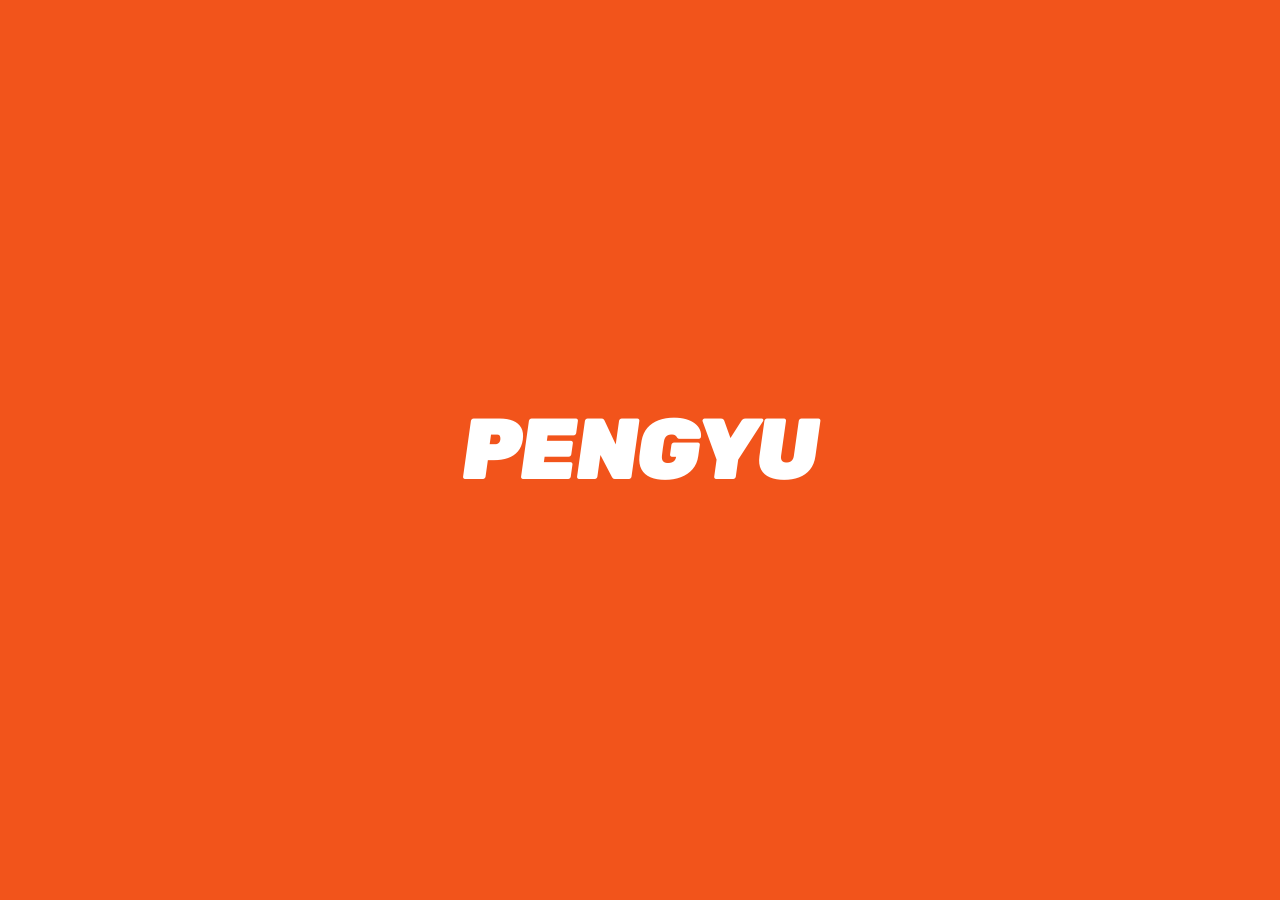
==== commit 023122aa: "Home screen milestone: one Pengyu app with the glossy Pengu and the train Today is now one screen: a" ====
--- a/site/clearhealth-pengu.html
+++ b/site/clearhealth-pengu.html
@@ -14,46 +14,65 @@
 <meta property="og:description" content="Plan two to four workouts for the week, ride Pengu’s train from station to station, and earn Fish for every planned workout. By ClearHealth.">
 <meta property="og:url" content="https://bachnguyenclearhealth.com">
 <meta property="og:image" content="https://bachnguyenclearhealth.com/og-pengu.jpg">
-<meta property="og:image:alt" content="Pengu, the ClearHealth penguin, beside the headline: Healthy habits, built like a game.">
+<meta property="og:image:alt" content="Pengu, a pink penguin, riding a navy steam train beside the PENGYU wordmark.">
 <meta property="og:image:width" content="1200">
 <meta property="og:image:height" content="630">
 <meta name="twitter:card" content="summary_large_image">
 <meta name="theme-color" content="#FAF6F0">
 <link rel="icon" href="favicon.svg" type="image/svg+xml">
-<link rel="preload" href="fonts/public-sans-latin-400-normal.woff2" as="font" type="font/woff2" crossorigin>
-<link rel="preload" href="fonts/public-sans-latin-600-normal.woff2" as="font" type="font/woff2" crossorigin>
+<link rel="preload" href="fonts/rubik-latin-wght-normal.woff2" as="font" type="font/woff2" crossorigin>
 <link rel="stylesheet" href="pengu.css">
 <script src="js/boot.js"></script>
 <script type="module" src="js/main.js"></script>
+<link rel="modulepreload" href="js/pengyu/app.js">
+<link rel="modulepreload" href="js/pengyu/state.js">
+<link rel="modulepreload" href="js/pengyu/route.js">
+<link rel="modulepreload" href="js/pengyu/art.js">
+<link rel="modulepreload" href="js/pengyu/ink.js">
+<link rel="modulepreload" href="js/pengyu/motion.js">
+<link rel="modulepreload" href="js/vendor/anime.esm.min.js">
+<link rel="modulepreload" href="js/pengyu/ui.js">
+<link rel="modulepreload" href="js/fx.js">
+<link rel="modulepreload" href="js/pengyu/plan.js">
+<link rel="modulepreload" href="js/pengyu/shop.js">
+<link rel="modulepreload" href="js/pengyu/history.js">
+<link rel="modulepreload" href="js/pengyu/ics.js">
 </head>
 <body>
-<!-- Line icons. Pengu and the train are drawn in js/pengyu/art.js -->
+<!-- Hand-drawn line icons. Pengu and the train are drawn in js/pengyu/art.js -->
 <svg class="sprite" aria-hidden="true" focusable="false">
-  <symbol id="i-alert" viewBox="0 0 16 16"><circle cx="8" cy="8" r="6"/><path d="M8 5v3.5M8 11h.01"/></symbol>
-  <symbol id="i-check" viewBox="0 0 16 16"><path d="M3 8.5 6.5 12 13 4.5" fill="none" stroke="currentColor" stroke-width="1.8" stroke-linecap="round" stroke-linejoin="round"/></symbol>
-  <symbol id="i-clock" viewBox="0 0 16 16"><circle cx="8" cy="8" r="6.25" fill="none" stroke="currentColor" stroke-width="1.5"/><path d="M8 4.5V8l2.5 1.5" fill="none" stroke="currentColor" stroke-width="1.5" stroke-linecap="round" stroke-linejoin="round"/></symbol>
-  <symbol id="i-fish" viewBox="0 0 16 16"><path d="M15 8c-1.5 2.5-3.8 3.7-6.4 3.7-2.3 0-4-1.1-5.1-2.5L1 11.2V4.8l2.5 2C4.6 5.4 6.3 4.3 8.6 4.3c2.6 0 4.9 1.2 6.4 3.7Z" fill="none" stroke="currentColor" stroke-width="1.5" stroke-linejoin="round"/><circle cx="11.6" cy="7.4" r="0.9" fill="currentColor"/></symbol>
-  <symbol id="i-lock" viewBox="0 0 16 16"><path fill="currentColor" fill-rule="evenodd" d="M8 1a3.5 3.5 0 0 0-3.5 3.5V7H4a1.5 1.5 0 0 0-1.5 1.5v5A1.5 1.5 0 0 0 4 15h8a1.5 1.5 0 0 0 1.5-1.5v-5A1.5 1.5 0 0 0 12 7h-.5V4.5A3.5 3.5 0 0 0 8 1Zm2 6V4.5a2 2 0 1 0-4 0V7h4Z"/></symbol>
-  <symbol id="i-refresh" viewBox="0 0 16 16"><path d="M13 8a5 5 0 1 1-1.5-3.6M13 2.5v3h-3"/></symbol>
-  <symbol id="i-shield" viewBox="0 0 16 16"><path d="M8 1.75 13.25 3.8v3.95c0 3.05-2.15 5.45-5.25 6.5-3.1-1.05-5.25-3.45-5.25-6.5V3.8Z" fill="none" stroke="currentColor" stroke-width="1.5" stroke-linejoin="round"/><path d="m5.6 8 1.7 1.7 3.1-3.4" fill="none" stroke="currentColor" stroke-width="1.5" stroke-linecap="round" stroke-linejoin="round"/></symbol>
-  <!-- Bottom nav -->
-  <symbol id="i-today" viewBox="0 0 24 24"><rect x="3.5" y="5" width="17" height="15.5" rx="3.5" fill="none" stroke="currentColor" stroke-width="1.8"/><path d="M3.5 10h17M8 3v4M16 3v4" fill="none" stroke="currentColor" stroke-width="1.8" stroke-linecap="round"/><circle cx="12" cy="15.2" r="2" fill="currentColor" stroke="none"/></symbol>
-  <symbol id="i-pengu" viewBox="0 0 24 24"><path d="M12 3C8.6 3 6.4 6.1 6.4 10.4c0 4.8 2.3 9.6 5.6 9.6s5.6-4.8 5.6-9.6C17.6 6.1 15.4 3 12 3Z" fill="none" stroke="currentColor" stroke-width="1.8"/><path d="M6.6 11.5 4 15M17.4 11.5 20 15" fill="none" stroke="currentColor" stroke-width="1.8" stroke-linecap="round"/><circle cx="10" cy="9" r="1.1" fill="currentColor" stroke="none"/><circle cx="14" cy="9" r="1.1" fill="currentColor" stroke="none"/><path d="M11 11.2h2l-1 1.4Z" fill="currentColor" stroke="none"/></symbol>
-  <symbol id="i-history" viewBox="0 0 24 24"><path d="M4.5 12a7.5 7.5 0 1 0 2.2-5.3" fill="none" stroke="currentColor" stroke-width="1.8" stroke-linecap="round"/><path d="M4.5 4.5v4.2h4.2" fill="none" stroke="currentColor" stroke-width="1.8" stroke-linecap="round" stroke-linejoin="round"/><path d="M12 8v4.4l2.8 1.8" fill="none" stroke="currentColor" stroke-width="1.8" stroke-linecap="round" stroke-linejoin="round"/></symbol>
+  <symbol id="i-fish" viewBox="0 0 24 24"><path d="M21.6 12.2c-2.3 3.5-5.5 5.3-9.3 5.2-3.2-.1-5.6-1.6-7.2-3.7l-2.8 2.5.4-4.4-.3-4.3 2.8 2.5c1.7-2.2 4.2-3.5 7.4-3.4 3.8.1 6.9 2 9 5.6Z"/><circle cx="16.5" cy="10.9" r="1.15" fill="currentColor" stroke="none"/></symbol>
+  <symbol id="i-check" viewBox="0 0 24 24"><path d="M5.2 12.9l4.2 4.5 9.5-10.4"/></symbol>
+  <symbol id="i-lock" viewBox="0 0 24 24"><path d="M6.4 10.6h11.3c.9 0 1.5.7 1.5 1.6v6.6c0 .9-.7 1.6-1.6 1.6H6.5c-.9 0-1.6-.7-1.6-1.6v-6.7c0-.9.6-1.5 1.5-1.5Z"/><path d="M8.4 10.4V8.1c0-2.2 1.6-3.8 3.7-3.7 2 0 3.6 1.7 3.6 3.9v2.1"/></symbol>
+  <symbol id="i-shield" viewBox="0 0 24 24"><path d="M12.1 3.4l6.9 2.6c.1 4.7-.2 7.6-1.9 10-1.3 1.9-3 3.2-5.1 4.1-2.1-.9-3.8-2.3-5-4.2C5.4 13.5 5 10.6 5.1 6Z"/><path d="M9.1 12.2l2 2.1 3.8-4.2"/></symbol>
+  <symbol id="i-stamp" viewBox="0 0 24 24"><path d="M12 3.6c4.7-.1 8.4 3.6 8.4 8.3.1 4.7-3.6 8.5-8.3 8.5-4.7.1-8.5-3.7-8.5-8.4 0-4.6 3.7-8.3 8.4-8.4Z"/><path d="M8.9 12.7a3.4 3.4 0 1 0 1.1-3.3M8.6 7.7l.4 2.3 2.3-.3"/></symbol>
+  <symbol id="i-calendar" viewBox="0 0 24 24"><path d="M5.3 6.4h13.5c.9 0 1.6.7 1.6 1.6v10.6c0 .9-.7 1.7-1.6 1.7H5.2c-.9 0-1.6-.8-1.6-1.7V8c0-.9.8-1.6 1.7-1.6Z"/><path d="M3.8 10.6h16.4M8.2 4v4M15.9 4v4"/></symbol>
+  <symbol id="i-refresh" viewBox="0 0 24 24"><path d="M19.3 12.3a7.3 7.3 0 1 1-2.2-5.3"/><path d="M17.5 3.6l-.3 3.6-3.6-.1"/></symbol>
+  <symbol id="i-close" viewBox="0 0 24 24"><path d="M6.4 6.2l11.3 11.6M17.8 6.3L6.2 17.7"/></symbol>
+  <symbol id="i-back" viewBox="0 0 24 24"><path d="M14.9 5.4L8.3 12.1l6.7 6.6"/></symbol>
+  <symbol id="i-alert" viewBox="0 0 24 24"><path d="M12 3.7c4.6-.1 8.4 3.7 8.4 8.3s-3.7 8.4-8.3 8.4c-4.7 0-8.5-3.8-8.5-8.4 0-4.6 3.8-8.3 8.4-8.3Z"/><path d="M12 7.6v5.3M12 16.3v.1"/></symbol>
+  <symbol id="i-clock" viewBox="0 0 24 24"><path d="M12 3.7c4.6-.1 8.4 3.7 8.4 8.3s-3.7 8.4-8.3 8.4c-4.7 0-8.5-3.8-8.5-8.4 0-4.6 3.8-8.3 8.4-8.3Z"/><path d="M12 7.4v4.9l3.1 1.9"/></symbol>
+  <symbol id="i-today" viewBox="0 0 24 24"><path d="M3.6 17.7h16.9"/><path d="M7.4 17.6c-.1-2.6 2-4.8 4.6-4.8 2.6 0 4.7 2.1 4.6 4.7"/><path d="M12 5.8v2.4M5.9 9.1l1.6 1.5M18.1 9l-1.6 1.6M2.9 13.9h1.9M19.3 13.8h1.8"/></symbol>
+  <symbol id="i-pengu" viewBox="0 0 24 24"><path d="M12 3.4c3.5 0 6.2 4.1 6.3 9.1.1 4.6-2.7 8-6.3 8-3.7 0-6.4-3.3-6.3-8 .1-5 2.8-9.1 6.3-9.1Z"/><circle cx="10" cy="10.3" r=".95" fill="currentColor" stroke="none"/><circle cx="14.1" cy="10.3" r=".95" fill="currentColor" stroke="none"/><path d="M11.1 12.3h1.9l-.95 1.3Z" fill="currentColor" stroke="none"/></symbol>
+  <symbol id="i-history" viewBox="0 0 24 24"><path d="M4.6 12.2a7.4 7.4 0 1 0 2.3-5.4"/><path d="M4.4 4.6l.3 4h4"/><path d="M12 8.2v4.3l2.9 1.8"/></symbol>
 </svg>
+
+<!-- Once per browser session: the PENGYU wordmark, then Today. Decorative; a tap skips it. -->
+<div class="py-splash js-only" id="py-splash" aria-hidden="true"><p class="py-wordmark">PENGYU</p></div>
 
 <a class="skip" href="#main">Skip to content</a>
 
-<!-- Pengyu: plan 2 to 4 workouts a week, ride the route, earn Fish. Runs in js/pengyu/, saved only in this browser. -->
+<!-- Pengyu: plan 2 to 4 workouts a week, log them, Pengu's train moves, Fish upgrade Pengu. Runs in js/pengyu/, saved only in this browser. -->
 <main id="main" class="app">
   <div id="py-app" class="js-only"></div>
   <div class="nojs nojs-only">
-    <h1 class="py-greet">Pengyu</h1>
-    <p class="muted">Pengyu runs in your browser. Turn on JavaScript to plan your week and log workouts. Everything stays on your device.</p>
+    <p class="py-wordmark is-ink">PENGYU</p>
+    <p>Pengyu runs in your browser. Turn on JavaScript to plan your week and log workouts. Everything stays on your device.</p>
   </div>
 </main>
 
-<nav class="tabbar js-only" id="py-nav" aria-label="Pengyu"></nav>
+<nav class="tabbar glass js-only" id="py-nav" aria-label="Pengyu"></nav>
+<p class="sr-only" id="py-live" aria-live="polite"></p>
 <div class="toasts" id="toasts" aria-live="polite" aria-atomic="false"></div>
 </body>
 </html>
--- a/site/pengu.css
+++ b/site/pengu.css
@@ -1,50 +1,66 @@
-/* Pengyu: one stylesheet, no build step. Light only: a warm off-white page, charcoal text, a coral accent,
-   sunny yellow session cards and one black card. Mobile first, in a single column.
-   Sections: 1. Fonts  2. Tokens  3. Base and type  4. Components  5. App shell  6. Today  7. Plan flow
-   8. Pengu tab  9. History  10. 404 page  11. Motion and print
-   Every colour comes from a token in section 2; the contrast notes are measured against the page or card. */
-
-/* ---------- 1. Fonts (self-hosted, OFL) ---------- */
-@font-face { font-family: "Public Sans"; src: url("fonts/public-sans-latin-400-normal.woff2") format("woff2"); font-weight: 400; font-display: swap; }
-@font-face { font-family: "Public Sans"; src: url("fonts/public-sans-latin-600-normal.woff2") format("woff2"); font-weight: 600; font-display: swap; }
-
-/* ---------- 2. Tokens ---------- */
+/* Pengyu: one stylesheet, no build step. Three materials only: paper (the ground, with faint grain and
+   hand-drawn ink), glossy plastic (Pengu and the train's paint, drawn in js/pengyu/art.js) and liquid glass
+   (only on things you can press). Light only, one column, mobile first.
+   Sections: 1. Fonts  2. Tokens  3. Base and type  4. Glass  5. Components  6. Shell  7. Today
+   8. Sheets  9. Plan  10. Pengu tab  11. History  12. 404 page  13. Motion, transparency and print
+   Every colour is a token in section 2; contrast notes are measured against the surface named. */
+
+/* ---------- 1. Fonts (self-hosted Rubik, OFL; one variable file covers every weight) ---------- */
+@font-face {
+  font-family: "Rubik";
+  src: url("fonts/rubik-latin-wght-normal.woff2") format("woff2");
+  font-weight: 300 900;
+  font-display: swap;
+  unicode-range: U+0000-00FF, U+0131, U+0152-0153, U+02BB-02BC, U+02C6, U+02DA, U+02DC, U+0304, U+0308, U+0329, U+2000-206F, U+20AC, U+2122, U+2191, U+2193, U+2212, U+2215, U+FEFF, U+FFFD;
+}
+
+/* ---------- 2. Tokens (the locked palette) ---------- */
 :root {
   color-scheme: light;
-  --ground: #FAF6F0;        /* the warm off-white page */
-  --surface: #FFFFFF;       /* cards */
-  --panel: #F3ECE4;         /* soft warm panels and tiles */
-  --ink: #2B2628;           /* charcoal: 13.8:1 on the page */
-  --ink-2: #5E5558;         /* secondary text: 6.7:1 on the page, 4.9:1 on sunny */
-  --ink-nav: #6B6164;       /* nav labels: 6.0:1 on white */
+  --paper: #FAF6F0;         /* the ground */
+  --paper-2: #F3ECE4;       /* soft panels */
+  --card: #FFFFFF;          /* sheets */
+  --ink: #2B2628;           /* charcoal text: 13.8:1 on paper */
+  --ink-2: #5E5558;         /* secondary text: 6.7:1 on paper */
   --line: #E6DCD3;
-  --line-strong: #9A8F88;   /* rings that carry meaning: 3.2:1 on white */
-  --black: #141213;         /* the one black card */
-  --on-black: #D9D2CE;      /* secondary text on black: 12.5:1 */
-  --coral: #FF6B4A;         /* the main accent, with charcoal text on it (5.3:1) */
-  --coral-strong: #E5532F;  /* coral marks behind white icons: 3.7:1 */
-  --coral-ink: #C2391F;     /* coral text on light: 5.0:1 on the page */
+  --line-strong: #9A8F88;   /* rings that carry meaning */
+  --stage: #141213;         /* the one dark card, lifted to #2B2829 */
+  --stage-lift: #2B2829;
+  --on-stage: #F7F2EE;
+  --on-stage-2: #D9D2CE;    /* 12.5:1 on the stage */
+  --coral: #FF6B4A;         /* the accent fill; charcoal text on it is 5.3:1, never white */
+  --coral-strong: #E5532F;  /* marks behind white icons: 3.7:1 */
+  --coral-ink: #C2391F;     /* coral text on paper: 5.0:1 */
+  --coral-on-stage: #FF9673;/* coral text on the stage: 8.7:1 */
   --coral-tint: #FFE3DA;
-  --coral-on-black: #FF9673;
-  --sun: #FFCE3A;           /* session cards: charcoal on it is 10:1 */
+  --splash: #F2541B;        /* white wordmark only, large text */
+  --sun: #FFCE3A;           /* charcoal on it is 10:1 */
   --sun-2: #FFE07A;
-  --sun-tint: #FFF3C4;
-  --gold-ink: #8A5A00;      /* on --sun-tint: 5.3:1 */
-  --danger: #B42318;        /* white on it: 6.6:1 */
-  --danger-tint: #FDE7E4;
-  --font: "Public Sans", system-ui, -apple-system, "Segoe UI", Roboto, sans-serif;
-  --fs-small: 0.875rem;
-  --fs-tiny: 0.75rem;
-  --r-sm: 12px;
-  --r-md: 18px;
-  --r-lg: 24px;
+  --sun-3: #FF9A52;
+  --pengu-hi: #FDE6F3;
+  --pengu: #F7BFDF;
+  --pengu-shade: #E99BCB;
+  --pengu-edge: #D9779F;
+  --base: #8A4E22;
+  --base-hi: #B8763A;
+  --base-lo: #5E3414;
+  --navy-1: #4A5876;
+  --navy-2: #2F3A52;
+  --navy-3: #1D2537;
+  --brass: #E9A825;
+  --danger: #B42318;        /* only on the last Reset step; white on it is 6.6:1 */
+  --font: "Rubik", ui-rounded, "SF Pro Rounded", system-ui, sans-serif;
+  --s1: 4px; --s2: 8px; --s3: 12px; --s4: 16px; --s5: 24px; --s6: 32px; --s7: 48px;
+  --gutter: 20px;
+  --r-card: 28px;
   --r-pill: 999px;
-  --gutter: 16px;
   --tap: 44px;
-  --nav-h: 64px;
-  --shadow: 0 1px 2px rgba(43, 38, 40, 0.06), 0 8px 24px -14px rgba(43, 38, 40, 0.22);
-  --ease: cubic-bezier(0.22, 1, 0.36, 1);
-  --ease-spring: cubic-bezier(0.34, 1.56, 0.64, 1);
+  --shadow: 0 1px 2px rgba(43, 38, 40, 0.06), 0 12px 32px -16px rgba(43, 38, 40, 0.28);
+  --ease-out: cubic-bezier(0.22, 1, 0.36, 1);
+  --spring: cubic-bezier(0.34, 1.56, 0.64, 1);
+  --tabbar-h: 64px;
+  /* Paper grain: tiled SVG noise at about 3.5% (the CSP allows data: images). */
+  --grain: url("data:image/svg+xml,%3Csvg xmlns='http://www.w3.org/2000/svg' width='180' height='180'%3E%3Cfilter id='n'%3E%3CfeTurbulence type='fractalNoise' baseFrequency='.8' numOctaves='3' stitchTiles='stitch'/%3E%3CfeColorMatrix values='0 0 0 0 .17 0 0 0 0 .15 0 0 0 0 .16 0 0 0 1 0'/%3E%3C/filter%3E%3Crect width='180' height='180' filter='url(%23n)' opacity='.06'/%3E%3C/svg%3E");
 }
 
 /* ---------- 3. Base and type ---------- */
@@ -52,8 +68,9 @@
 html { -webkit-text-size-adjust: 100%; text-size-adjust: 100%; }
 body {
   margin: 0; min-height: 100vh; overflow-x: clip;
-  background: var(--ground); color: var(--ink);
-  font-family: var(--font); font-size: 1rem; line-height: 1.5; -webkit-font-smoothing: antialiased;
+  background: var(--paper) var(--grain); color: var(--ink);
+  font-family: var(--font); font-size: 1rem; line-height: 1.5; font-weight: 400;
+  -webkit-font-smoothing: antialiased; -webkit-tap-highlight-color: transparent;
 }
 @supports not (overflow-x: clip) { body { overflow-x: hidden; } }
 img, svg { display: block; max-width: 100%; }
@@ -63,323 +80,337 @@
 :where(ul, ol)[class] { padding: 0; list-style: none; }
 a { color: var(--coral-ink); text-underline-offset: 3px; }
 [hidden] { display: none !important; }
-:focus-visible { outline: 3px solid var(--coral-ink); outline-offset: 2px; }
+:focus-visible { outline: 3px solid var(--coral-ink); outline-offset: 3px; }
 .sprite { position: absolute; width: 0; height: 0; overflow: hidden; }
-.sr-only {
-  position: absolute !important; width: 1px; height: 1px; padding: 0; margin: -1px;
-  overflow: hidden; clip: rect(0 0 0 0); white-space: nowrap; border: 0;
-}
-.skip {
-  position: absolute; left: var(--gutter); top: -80px; z-index: 100; padding: 10px 16px;
-  border-radius: var(--r-sm); background: var(--ink); color: #FFFFFF; font-weight: 600; text-decoration: none;
-}
+.sr-only { position: absolute !important; width: 1px; height: 1px; padding: 0; margin: -1px; overflow: hidden; clip: rect(0 0 0 0); white-space: nowrap; border: 0; }
+.skip { position: absolute; left: var(--gutter); top: -80px; z-index: 100; padding: 10px 16px; border-radius: 14px; background: var(--ink); color: #FFFFFF; font-weight: 600; text-decoration: none; }
 .skip:focus { top: var(--gutter); }
-/* Without the script, the app stays hidden and a short note shows instead. */
 html:not(.js) .js-only { display: none !important; }
 .js .nojs-only { display: none !important; }
-.small { font-size: var(--fs-small); line-height: 1.45; }
+.small { font-size: 0.8125rem; line-height: 1.45; }
 .muted { color: var(--ink-2); }
-.eyebrow { font-size: var(--fs-tiny); font-weight: 600; letter-spacing: 0.08em; text-transform: uppercase; color: var(--coral-ink); }
-.stat-label { font-size: var(--fs-tiny); font-weight: 600; letter-spacing: 0.08em; text-transform: uppercase; color: var(--ink-2); }
-.icon { width: 16px; height: 16px; flex: none; fill: none; stroke: currentColor; stroke-width: 1.6; stroke-linecap: round; stroke-linejoin: round; }
-
-/* ---------- 4. Components ---------- */
+.eyebrow, .stat-label { font-size: 0.8125rem; font-weight: 600; letter-spacing: 0.06em; text-transform: uppercase; color: var(--ink-2); }
+.eyebrow { color: var(--coral-ink); }
+.num { font-variant-numeric: tabular-nums; }
+/* Hand-drawn line icons: round caps, a pencil-weight stroke. */
+.icon { width: 20px; height: 20px; flex: none; fill: none; stroke: currentColor; stroke-width: 1.9; stroke-linecap: round; stroke-linejoin: round; }
+/* The PENGYU wordmark: Rubik at its heaviest, leaning forward. */
+.py-wordmark { font-size: clamp(3.4rem, 17vw, 5.4rem); font-weight: 900; letter-spacing: -0.03em; line-height: 1; text-transform: uppercase; color: #FFFFFF; transform: skewX(-8deg); }
+.py-wordmark.is-ink { color: var(--ink); font-size: 2.5rem; }
+
+/* ---------- 4. Liquid glass: only on things you can press ---------- */
+.glass, .glass-coral, .glass-pink { position: relative; isolation: isolate; overflow: hidden; }
+.glass {
+  background: rgba(255, 255, 255, 0.55);
+  -webkit-backdrop-filter: blur(18px) saturate(1.4); backdrop-filter: blur(18px) saturate(1.4);
+  border: 1px solid rgba(255, 255, 255, 0.7);
+  box-shadow: inset 0 1px 0 rgba(255, 255, 255, 0.9), inset 0 -10px 18px rgba(43, 38, 40, 0.04), 0 10px 28px -14px rgba(43, 38, 40, 0.3);
+}
+.glass-coral {
+  background: linear-gradient(180deg, #FF8768 0%, var(--coral) 52%, #F45E3D 100%);
+  border: 1px solid rgba(255, 255, 255, 0.45);
+  color: var(--ink);
+  box-shadow: inset 0 1px 0 rgba(255, 255, 255, 0.6), inset 0 -10px 18px rgba(194, 57, 31, 0.2), 0 14px 34px -10px rgba(255, 107, 74, 0.55);
+}
+.glass-pink {
+  background: radial-gradient(circle at 34% 26%, var(--pengu-hi) 0%, var(--pengu) 52%, var(--pengu-shade) 100%);
+  border: 1px solid rgba(255, 255, 255, 0.7);
+  box-shadow: inset 0 1px 0 rgba(255, 255, 255, 0.9), inset 0 -8px 14px rgba(217, 119, 159, 0.25), 0 8px 22px -10px rgba(217, 119, 159, 0.6);
+}
+/* The specular highlight: a soft, hand-shaped white across the top third, a little off-centre. */
+.glass::before, .glass-coral::before, .glass-pink::before {
+  content: ""; position: absolute; z-index: -1; left: 8%; right: 15%; top: 4%; height: 36%;
+  border-radius: 46% 54% 38% 62% / 72% 66% 34% 28%;
+  background: linear-gradient(180deg, rgba(255, 255, 255, 0.95), rgba(255, 255, 255, 0));
+  opacity: 0.35; pointer-events: none;
+  transition: transform 260ms var(--spring);
+}
+.glass-coral::before { opacity: 0.45; }
+/* Pressed: squash to 97% in 120ms, highlight 2px lower; spring back out in about 260ms. */
+button.glass, button.glass-coral, button.glass-pink { transition: transform 260ms var(--spring); }
+button.glass:active:not([aria-disabled="true"]), button.glass-coral:active:not([aria-disabled="true"]), button.glass-pink:active { transform: scale(0.97); transition: transform 120ms var(--ease-out); }
+button:active.glass::before, button:active.glass-coral::before, button:active.glass-pink::before { transform: translateY(2px); transition: transform 120ms var(--ease-out); }
+
+/* ---------- 5. Components ---------- */
 .btn {
   display: inline-flex; align-items: center; justify-content: center; gap: 8px;
-  min-height: 48px; padding: 0 22px; border: 0; border-radius: var(--r-pill);
+  min-height: 48px; padding: 0 24px; border: 0; border-radius: var(--r-pill);
   font-weight: 600; line-height: 1.2; text-decoration: none; text-align: center;
-  transition: transform 120ms var(--ease), background-color 120ms var(--ease);
-}
-.btn:active { transform: translateY(1px); }
-.btn:disabled { opacity: 0.45; cursor: not-allowed; transform: none; }
-.btn-primary { background: var(--coral); color: var(--ink); }
-.btn-primary:hover:not(:disabled) { background: #FF8466; }
-.btn-secondary { background: var(--surface); color: var(--ink); box-shadow: inset 0 0 0 1.5px var(--ink); }
-.btn-secondary:hover:not(:disabled) { background: var(--panel); }
+}
+.btn:disabled, .btn[aria-disabled="true"] { opacity: 0.45; cursor: not-allowed; }
+.btn-primary { background: linear-gradient(180deg, #FF8768 0%, var(--coral) 52%, #F45E3D 100%); color: var(--ink); box-shadow: inset 0 1px 0 rgba(255, 255, 255, 0.6), 0 10px 26px -12px rgba(255, 107, 74, 0.6); }
+.btn-secondary { background: var(--card); color: var(--ink); box-shadow: inset 0 0 0 1.5px var(--ink); }
 .btn-ghost { background: transparent; color: var(--ink); text-decoration: underline; text-underline-offset: 3px; }
-.btn-ghost:hover { background: var(--panel); }
 .btn-danger { background: var(--danger); color: #FFFFFF; }
-.btn-danger:hover { background: #9A1D13; }
-.btn-sm { min-height: var(--tap); padding: 0 16px; font-size: 0.9375rem; }
+.btn-sm { min-height: var(--tap); padding: 0 18px; font-size: 0.9375rem; }
 .btn-block { width: 100%; }
-.btn .icon { width: 18px; height: 18px; stroke-width: 2; }
-/* Quiet text actions */
-.link {
-  padding: 0; border: 0; background: none; color: var(--ink); font: inherit; font-weight: 600;
-  text-decoration: underline; text-decoration-thickness: 1.5px; text-underline-offset: 3px;
-}
+.btn .icon { width: 18px; height: 18px; }
+.link { padding: 0; border: 0; background: none; color: var(--ink); font: inherit; font-weight: 600; text-decoration: underline; text-decoration-thickness: 1.5px; text-underline-offset: 3px; }
 .link:hover { color: var(--coral-ink); }
 .chip {
   display: inline-flex; align-items: center; justify-content: center; gap: 6px;
-  min-height: var(--tap); padding: 6px 14px; border: 1.5px solid var(--line); border-radius: 14px;
-  background: var(--surface); color: var(--ink); font-weight: 600;
-}
-.chip:hover:not(:disabled) { border-color: var(--line-strong); }
+  min-height: var(--tap); padding: 6px 16px; border-radius: 16px; font-weight: 600; color: var(--ink);
+  background: rgba(255, 255, 255, 0.6); border: 1.5px solid var(--line);
+}
 .chip[aria-pressed="true"] { background: var(--coral-tint); border-color: var(--coral-strong); }
 .chip:disabled { opacity: 0.4; cursor: not-allowed; }
 .chip > span { display: grid; justify-items: center; line-height: 1.2; }
-.chip small { font-size: var(--fs-tiny); font-weight: 400; color: var(--ink-2); }
+.chip small { font-size: 0.75rem; font-weight: 400; color: var(--ink-2); }
 .field { display: grid; gap: 6px; }
-.field label { font-size: var(--fs-small); font-weight: 600; }
-.input {
-  width: 100%; min-height: var(--tap); padding: 0 14px;
-  border: 1.5px solid var(--line-strong); border-radius: var(--r-sm); background: var(--surface);
-}
-.banner {
-  display: grid; grid-template-columns: auto minmax(0, 1fr); gap: 12px; align-items: start;
-  padding: 14px 16px; border-radius: var(--r-md); background: var(--danger-tint); color: var(--ink);
-}
-.banner-icon { display: grid; place-items: center; width: 24px; height: 24px; border-radius: 50%; background: var(--danger); color: #FFFFFF; }
-.banner-icon .icon { width: 14px; height: 14px; }
-/* Progress toward an unlock */
-.py-bar { display: block; height: 8px; border-radius: 4px; background: var(--panel); overflow: hidden; }
-.py-bar-fill { display: block; width: var(--p, 0%); height: 100%; border-radius: 4px; background: var(--coral); transition: width 600ms var(--ease); }
-.bump { animation: bump 500ms var(--ease-spring); }
-@keyframes bump { 0% { transform: scale(1); } 40% { transform: scale(1.2); } 100% { transform: scale(1); } }
-
-/* ---------- 5. App shell ---------- */
-.app {
-  max-width: 480px; margin: 0 auto;
-  padding: calc(12px + env(safe-area-inset-top, 0px)) var(--gutter) calc(var(--nav-h) + 32px + env(safe-area-inset-bottom, 0px));
-}
-.py-view { display: grid; gap: 16px; }
-.py-view-title { padding-top: 8px; font-size: 1.75rem; font-weight: 600; line-height: 1.2; letter-spacing: -0.015em; }
-.py-section-title { font-size: 1.0625rem; font-weight: 600; line-height: 1.3; }
-.nojs { display: grid; gap: 12px; padding-top: 24px; }
-/* Bottom nav: three tabs, always in thumb reach */
-.tabbar {
-  position: fixed; left: 0; right: 0; bottom: 0; z-index: 50;
-  background: var(--surface); border-top: 1px solid var(--line);
-  padding-bottom: env(safe-area-inset-bottom, 0px);
-}
-.tabbar-list { display: grid; grid-template-columns: repeat(3, minmax(0, 1fr)); max-width: 480px; margin: 0 auto; }
-.tabbar-btn {
-  display: grid; justify-items: center; align-content: center; gap: 2px; width: 100%; min-height: var(--nav-h);
-  padding: 6px 0; border: 0; background: none; color: var(--ink-nav); font-size: var(--fs-tiny); font-weight: 600;
-}
-.tabbar-pill { display: grid; place-items: center; width: 56px; height: 30px; border-radius: var(--r-pill); }
-.tabbar-pill .icon { width: 24px; height: 24px; }
-.tabbar-btn:hover { color: var(--ink); }
-.tabbar-btn[aria-current="page"] { color: var(--ink); }
-.tabbar-btn[aria-current="page"] .tabbar-pill { background: var(--coral-tint); color: var(--coral-ink); }
-.tabbar-btn:focus-visible { outline-offset: -4px; border-radius: var(--r-md); }
-/* Toasts */
-.toasts {
-  position: fixed; left: 50%; top: calc(12px + env(safe-area-inset-top, 0px)); z-index: 80; transform: translateX(-50%);
-  display: grid; gap: 8px; width: min(440px, calc(100% - 24px)); pointer-events: none;
-}
+.field label { font-size: 0.8125rem; font-weight: 600; }
+.input { width: 100%; min-height: var(--tap); padding: 0 14px; border: 1.5px solid var(--line-strong); border-radius: 14px; background: var(--card); }
+.banner { display: grid; grid-template-columns: auto minmax(0, 1fr); gap: 12px; align-items: start; padding: 14px 16px; border-radius: 20px; background: var(--coral-tint); color: var(--ink); }
+.banner-icon { display: grid; place-items: center; width: 26px; height: 26px; border-radius: 50%; background: var(--coral-strong); color: #FFFFFF; }
+.banner-icon .icon { width: 16px; height: 16px; }
+.bump { animation: py-bump 460ms var(--spring); }
+@keyframes py-bump { 0% { transform: scale(1); } 40% { transform: scale(1.16); } 100% { transform: scale(1); } }
+/* Toasts: small notes on paper glass, at the top. */
+.toasts { position: fixed; left: 50%; top: calc(10px + env(safe-area-inset-top, 0px)); z-index: 80; transform: translateX(-50%); display: grid; gap: 8px; width: min(400px, calc(100% - 24px)); pointer-events: none; }
 .toast {
-  display: flex; align-items: center; gap: 12px; padding: 12px 14px; border-radius: var(--r-md);
-  background: var(--surface); color: var(--ink); font-weight: 600;
-  box-shadow: 0 0 0 1px var(--line), 0 14px 32px -12px rgba(43, 38, 40, 0.38);
-  animation: toast-in 260ms var(--ease-spring);
+  display: flex; align-items: center; gap: 12px; padding: 10px 14px; border-radius: 20px;
+  background: rgba(255, 255, 255, 0.92); color: var(--ink); font-weight: 600;
+  box-shadow: 0 0 0 1px var(--line), 0 14px 32px -12px rgba(43, 38, 40, 0.35);
+  animation: py-toast-in 260ms var(--spring);
 }
 .toast small { display: block; font-weight: 400; color: var(--ink-2); }
 .toast.is-leaving { opacity: 0; transform: translateY(-8px); transition: opacity 180ms, transform 180ms; }
-@keyframes toast-in { from { opacity: 0; transform: translateY(-12px) scale(0.98); } to { opacity: 1; transform: none; } }
-.py-art { display: block; height: auto; user-select: none; -webkit-user-drag: none; }
+@keyframes py-toast-in { from { opacity: 0; transform: translateY(-12px) scale(0.98); } to { opacity: 1; transform: none; } }
+.py-art { display: block; height: auto; user-select: none; -webkit-user-select: none; }
 .py-toast-art { width: 40px; flex: none; }
-
-/* ---------- 6. Today ---------- */
-.py-today { display: grid; gap: 16px; }
-/* 1. Greeting and the week, Monday to Sunday */
-.py-head { display: grid; gap: 12px; padding-top: 8px; }
-.py-greet { font-size: 1.875rem; font-weight: 600; line-height: 1.15; letter-spacing: -0.02em; }
-.py-strip { display: grid; grid-template-columns: repeat(7, minmax(0, 1fr)); gap: 4px; }
-.py-strip-day { display: grid; justify-items: center; gap: 3px; padding: 8px 0 7px; border: 1.5px solid transparent; border-radius: 14px; }
-.py-strip-day.is-now { background: var(--surface); border-color: var(--ink); }
-.py-strip-name { font-size: var(--fs-tiny); font-weight: 600; color: var(--ink-2); }
-.py-strip-date { font-weight: 600; line-height: 1.1; font-variant-numeric: tabular-nums; }
-.py-strip-dot { width: 8px; height: 8px; border-radius: 50%; }
-.py-strip-day.is-done .py-strip-dot { background: var(--coral-strong); }
-.py-strip-day.is-today .py-strip-dot, .py-strip-day.is-upcoming .py-strip-dot { box-shadow: inset 0 0 0 2px var(--coral-strong); }
-.py-strip-day.is-missed .py-strip-dot { box-shadow: inset 0 0 0 1.5px var(--line-strong); }
-/* 2. The black card and its one action */
-.py-begin { display: grid; gap: 10px; padding: 20px; border-radius: var(--r-lg); background: var(--black); color: #FFFFFF; }
-.py-begin-title { font-size: 1.375rem; font-weight: 600; line-height: 1.25; }
-.py-begin-note { color: var(--on-black); font-size: 0.9375rem; }
-.py-begin-btn {
-  justify-self: start; min-width: 148px; min-height: 52px; margin-top: 4px; padding: 0 32px;
-  border: 0; border-radius: var(--r-pill); background: #FFFFFF; color: var(--ink); font-size: 1.0625rem; font-weight: 600;
-  transition: transform 120ms var(--ease), background-color 120ms var(--ease);
-}
-.py-begin-btn:hover { background: var(--panel); }
-.py-begin-btn:active { transform: translateY(1px); }
-.py-begin :focus-visible { outline-color: var(--sun); }
-.py-begin-done {
-  display: inline-flex; align-items: center; gap: 8px; justify-self: start; min-height: var(--tap); margin-top: 4px; padding: 0 16px;
-  border-radius: var(--r-pill); box-shadow: inset 0 0 0 1.5px rgba(255, 255, 255, 0.45); font-weight: 600;
-}
-.py-begin-done .icon { width: 18px; height: 18px; stroke-width: 2.4; color: var(--coral-on-black); }
-.py-celebrate { display: flex; align-items: center; gap: 12px; padding: 14px 16px; border-radius: var(--r-md); background: var(--sun-tint); }
-.py-celebrate-art { width: 48px; flex: none; }
-.py-celebrate-title { font-weight: 600; color: var(--gold-ink); }
-/* 3. The hero: Pengu's train on this week's route. Stations and the train share one coordinate: --at
-   runs from 0 (the depot) to 1 (the last station), set from js/pengyu/route.js. The train is --tw wide and
-   Pengu's cab sits --cab from its left edge, so the cab lines up with each station and the engine never
-   leaves the route. */
-.py-hero { display: grid; gap: 6px; padding: 14px 12px 6px; border-radius: var(--r-lg); background: var(--surface); box-shadow: var(--shadow); }
-.py-hero-top { display: flex; flex-wrap: wrap; align-items: center; justify-content: space-between; gap: 2px 12px; padding: 0 4px; }
-.py-streak { display: inline-flex; align-items: baseline; gap: 8px; font-size: var(--fs-small); font-weight: 600; color: var(--ink-2); }
-.py-streak-n { color: var(--ink); font-size: 1.25rem; font-variant-numeric: tabular-nums; }
-.py-cover { display: inline-flex; align-items: center; gap: 6px; font-size: var(--fs-small); color: var(--ink-2); }
-.py-cover .icon { color: var(--coral-ink); }
-.py-route-wrap { --th: 72px; --tw: calc(var(--th) * 1.786); --cab: calc(var(--tw) * 0.1933); position: relative; height: calc(var(--th) + 70px); }
-.py-route-wrap.has-car2 { --tw: calc(var(--th) * 2.452); --cab: calc(var(--tw) * 0.4126); }
-.py-route { position: absolute; left: 0; right: 0; top: var(--th); height: 70px; margin: 0; }
-.py-route::before { content: ""; position: absolute; left: 0; right: 0; top: 18px; height: 4px; border-radius: 2px; background: var(--line); }
-.py-station, .py-depot { position: absolute; left: calc(var(--cab) + var(--at, 0) * (100% - var(--tw))); transform: translateX(-50%); }
-.py-station { top: 0; display: grid; justify-items: center; gap: 4px; }
-.py-depot { top: 13px; width: 14px; height: 14px; border-radius: 4px; background: var(--line); }
-.py-stop {
-  position: relative; display: grid; place-items: center; width: 40px; height: 40px;
-  border: 2.5px solid var(--line-strong); border-radius: 50%; background: var(--surface); color: #FFFFFF;
-}
-.py-stop .icon { width: 20px; height: 20px; stroke-width: 2.6; }
-.py-station.is-done .py-stop { background: var(--coral-strong); border-color: var(--coral-strong); }
-.py-station.is-today .py-stop { border-width: 3px; border-color: var(--coral-strong); box-shadow: 0 0 0 4px var(--coral-tint); }
-.py-station.is-missed .py-stop { border-style: dashed; }
-.py-stop-day { font-size: var(--fs-small); font-weight: 600; line-height: 1.2; white-space: nowrap; }
-.py-station.is-today .py-stop-day { color: var(--coral-ink); }
-.py-station.is-missed .py-stop-day { color: var(--ink-2); font-weight: 400; }
-/* Comeback stamp: a sunny seal on the station where the player came back */
-.py-stamp {
-  position: absolute; top: -8px; right: -10px; display: grid; place-items: center; width: 22px; height: 22px;
-  border: 2px solid var(--surface); border-radius: 50%; background: var(--sun); color: var(--ink);
-}
-.py-stamp .icon { width: 12px; height: 12px; stroke-width: 2.4; }
-.py-stamp.is-new { animation: py-stamp-in 700ms var(--ease-spring); }
-@keyframes py-stamp-in { 0% { transform: scale(2.4) rotate(-30deg); opacity: 0; } 60% { transform: scale(0.9) rotate(6deg); opacity: 1; } 100% { transform: none; } }
-.py-train { position: absolute; top: 0; left: calc(var(--at, 0) * (100% - var(--tw))); width: var(--tw); height: var(--th); pointer-events: none; transition: left 900ms var(--ease-spring); }
-.py-train-art { width: 100%; height: 100%; }
-.py-rider { transform-box: fill-box; }
-.is-cheer { animation: py-hop 1.6s var(--ease-spring) 2; transform-origin: 50% 100%; }
-@keyframes py-hop { 0%, 100% { transform: none; } 30% { transform: translateY(-6px) scale(1.04, 0.97); } 55% { transform: translateY(0) scale(0.97, 1.03); } }
-/* Phones: a smaller train and stations, so four stations still fit beside the extra car. */
-@media (max-width: 419px) {
-  .py-route-wrap { --th: 66px; }
-}
+/* Pengu's moving parts (motion.js): every part turns around its own anchor. */
+.py-pengu { transform-box: fill-box; transform-origin: 50% 100%; }
+.py-eye { transform-box: fill-box; transform-origin: 50% 50%; }
+.py-flipper-l { transform-box: fill-box; transform-origin: 85% 6%; }
+.py-flipper-r { transform-box: fill-box; transform-origin: 15% 6%; }
+.py-scarf-tail { transform-box: fill-box; transform-origin: 40% 0; }
+.py-scarf-tail.is-wind { transform-origin: 100% 40%; }
+.py-belly-glow { transform-box: fill-box; }
+.py-rider { transform-box: fill-box; transform-origin: 50% 100%; }
+.py-spokes { transform-box: fill-box; transform-origin: 50% 50%; }
+.py-puff { transform-box: fill-box; transform-origin: 50% 50%; }
+.py-sparkles { position: fixed; z-index: 90; width: 0; height: 0; pointer-events: none; }
+.py-spark { position: absolute; left: calc(var(--s) / -2); top: calc(var(--s) / -2); width: var(--s); height: var(--s); clip-path: polygon(50% 0, 62% 38%, 100% 50%, 62% 62%, 50% 100%, 38% 62%, 0 50%, 38% 38%); }
+.py-spark.is-coral { background: var(--coral); }
+.py-spark.is-sun { background: var(--sun); }
+.py-spark.is-white { background: #FFFFFF; box-shadow: 0 0 0 1px rgba(43, 38, 40, 0.08); }
+
+/* ---------- 6. Shell: one column, centred at 430px on wider screens ---------- */
+.app {
+  max-width: 430px; margin: 0 auto;
+  padding: calc(8px + env(safe-area-inset-top, 0px)) var(--gutter) calc(var(--tabbar-h) + 32px + env(safe-area-inset-bottom, 0px));
+}
+.app.is-planning { padding-bottom: calc(32px + env(safe-area-inset-bottom, 0px)); }
+.py-view { display: grid; gap: var(--s4); }
+.py-view-title { padding-top: var(--s2); font-size: 2.125rem; line-height: 2.5rem; font-weight: 700; letter-spacing: -0.02em; }
+.py-section-title { font-size: 1.125rem; font-weight: 600; line-height: 1.3; }
+.nojs { display: grid; gap: var(--s3); padding-top: var(--s6); }
+/* Splash: PENGYU on the splash orange, once per session. */
+.py-splash { position: fixed; inset: 0; z-index: 200; display: none; place-items: center; background: var(--splash); transition: opacity 260ms var(--ease-out); }
+html.is-splash .py-splash { display: grid; }
+.py-splash.is-leaving { opacity: 0; }
+/* The glass tab bar: three tabs, floating above the safe area. */
+.tabbar {
+  position: fixed; z-index: 50; left: 50%; bottom: calc(10px + env(safe-area-inset-bottom, 0px)); transform: translateX(-50%);
+  width: min(406px, calc(100% - 24px)); border-radius: 26px;
+}
+.tabbar-list { display: grid; grid-template-columns: repeat(3, minmax(0, 1fr)); }
+.tabbar-btn {
+  position: relative; display: grid; justify-items: center; align-content: center; gap: 2px; width: 100%; min-height: var(--tabbar-h);
+  padding: 6px 0 10px; border: 0; background: none; color: var(--ink-2); font-size: 0.8125rem; font-weight: 600;
+}
+.tabbar-btn .icon { width: 24px; height: 24px; }
+.tabbar-btn[aria-current="page"] { color: var(--ink); }
+.tabbar-btn[aria-current="page"]::after { content: ""; position: absolute; bottom: 6px; left: 50%; width: 5px; height: 5px; margin-left: -2.5px; border-radius: 50%; background: var(--coral); }
+.tabbar-btn:focus-visible { outline-offset: -4px; border-radius: 20px; }
+.app.is-planning ~ .tabbar { display: none; }
+
+/* ---------- 7. Today: "good evening." → the route → the count → Begin ---------- */
+.py-today { display: grid; gap: var(--s3); }
+.py-topbar { display: flex; align-items: center; justify-content: space-between; min-height: 44px; }
+.py-fishpill { display: inline-flex; align-items: center; gap: 6px; height: 38px; padding: 0 16px 0 12px; border-radius: var(--r-pill); font-weight: 600; font-variant-numeric: tabular-nums; }
+.py-fishpill .icon { width: 22px; height: 22px; color: var(--coral-ink); }
+.py-fish-n { display: inline-block; min-width: 1ch; }
+.py-avatar-btn { width: 44px; height: 44px; padding: 0; border-radius: 50%; display: grid; place-items: center; }
+.py-avatar-btn svg { width: 38px; margin-top: 7px; }
+.py-greet { font-size: 2.125rem; line-height: 2.5rem; font-weight: 700; letter-spacing: -0.02em; }
+/* The stage: the one dark card, with a warm lift where the train rides. */
+.py-stage {
+  position: relative; display: grid; gap: var(--s3); padding: 18px var(--s4) var(--s4); border-radius: var(--r-card);
+  background: radial-gradient(130% 80% at 46% 22%, var(--stage-lift) 0%, var(--stage) 64%); color: var(--on-stage);
+  box-shadow: var(--shadow); contain: paint;
+}
+.py-stage :focus-visible { outline-color: var(--sun); }
+.py-streak-chip { justify-self: start; display: inline-flex; align-items: baseline; gap: 6px; padding: 4px 12px; border-radius: var(--r-pill); background: rgba(247, 242, 238, 0.1); color: var(--on-stage); font-size: 0.8125rem; font-weight: 600; }
+.py-streak-chip strong { font-variant-numeric: tabular-nums; }
+/* The route: the train rides a hand-drawn rail; the stations sit on the route line below. Stations and
+   the train share --at, from 0 (the depot) to 1 (the last station). The train is --tw wide and its front
+   is --front from its left edge, so its front stops right above the station it has reached. */
+.py-route-wrap { --th: 72px; --tw: calc(var(--th) * 1.786); --front: calc(var(--tw) * 0.96); position: relative; height: calc(var(--th) + 62px); }
+.py-route-wrap.has-car2 { --th: 62px; --tw: calc(var(--th) * 2.452); --front: calc(var(--tw) * 0.9709); }
+.py-rail { position: absolute; left: 0; right: 0; top: calc(var(--th) * 0.9 - 3px); width: 100%; height: 8px; overflow: visible; }
+.py-rail path { fill: none; stroke: rgba(247, 242, 238, 0.32); stroke-width: 1.6; stroke-linecap: round; vector-effect: non-scaling-stroke; }
+.py-route { position: absolute; left: 0; right: 0; top: calc(var(--th) + 8px); height: 54px; margin: 0; }
+.py-route-line { position: absolute; left: 0; right: 0; top: calc(var(--th) + 23px); width: 100%; height: 6px; overflow: visible; }
+.py-route-line path { fill: none; stroke: rgba(247, 242, 238, 0.24); stroke-width: 2.4; stroke-linecap: round; vector-effect: non-scaling-stroke; }
+.py-station, .py-depot { position: absolute; left: calc(var(--front) + var(--at, 0) * (100% - var(--front) - 18px)); transform: translateX(-50%); }
+.py-depot { top: 11px; width: 14px; height: 14px; }
+.py-depot path { fill: rgba(247, 242, 238, 0.28); }
+.py-station { top: 0; display: grid; justify-items: center; gap: 3px; }
+.py-ring { width: 34px; height: 34px; overflow: visible; }
+.py-ring-line { fill: none; stroke: var(--line-strong); stroke-width: 2.4; stroke-linejoin: round; }
+.py-ring-fill { fill: var(--coral-strong); opacity: 0; transform-box: fill-box; transform-origin: 50% 50%; }
+.py-ring-check { fill: none; stroke: #FFFFFF; stroke-width: 3.2; stroke-linecap: round; stroke-linejoin: round; opacity: 0; }
+.py-station.is-done .py-ring-line { stroke: var(--coral); }
+.py-station.is-done .py-ring-fill, .py-station.is-done .py-ring-check { opacity: 1; }
+.py-station.is-done.is-arriving .py-ring-fill, .py-station.is-done.is-arriving .py-ring-check { opacity: 0; }
+.py-station.is-today .py-ring-line { stroke: var(--on-stage); stroke-width: 3; }
+.py-station.is-today .py-ring { filter: drop-shadow(0 0 6px rgba(247, 242, 238, 0.45)); }
+.py-station.is-missed .py-ring-line { stroke-dasharray: 3.2 3.4; }
+.py-stop-day { font-size: 0.8125rem; font-weight: 600; line-height: 1.2; color: var(--on-stage-2); white-space: nowrap; }
+.py-station.is-today .py-stop-day { color: var(--on-stage); }
+.py-station.is-missed .py-stop-day { font-weight: 400; }
+/* A comeback stamp sits on the ring where the player came back. */
+.py-stamp { position: absolute; top: -7px; right: -10px; display: grid; place-items: center; width: 22px; height: 22px; border-radius: 50%; background: var(--sun); color: var(--ink); box-shadow: 0 0 0 2px var(--stage); }
+.py-stamp .icon { width: 14px; height: 14px; stroke-width: 2.2; }
+.py-stamp.is-new { animation: py-stamp-in 700ms var(--spring) 1.3s both; }
+@keyframes py-stamp-in { 0% { transform: scale(2.2) rotate(-28deg); opacity: 0; } 60% { transform: scale(0.9) rotate(6deg); opacity: 1; } 100% { transform: none; opacity: 1; } }
+.py-train { position: absolute; top: 0; left: calc(var(--at, 0) * (100% - var(--front) - 18px)); width: var(--tw); height: var(--th); will-change: transform; }
+.py-train-svg { width: 100%; height: 100%; overflow: visible; }
+/* Tapping the route opens the week: a quiet button laid over the stations. */
+.py-route-open { position: absolute; left: 0; right: 0; top: calc(var(--th) + 2px); height: 60px; border: 0; border-radius: 16px; background: transparent; }
 @media (max-width: 399px) {
-  .py-station { top: 3px; }
-  .py-stop { width: 34px; height: 34px; }
-  .py-stop .icon { width: 17px; height: 17px; }
-  .py-stop-day { font-size: var(--fs-tiny); }
-  .py-route-wrap.has-car2 .py-station { top: 6px; }
-  .py-route-wrap.has-car2 .py-stop { width: 28px; height: 28px; border-width: 2px; }
-  .py-route-wrap.has-car2 .py-stop .icon { width: 14px; height: 14px; }
+  .py-route-wrap.has-car2 .py-ring { width: 28px; height: 28px; }
+  .py-route-wrap.has-car2 .py-station { top: 3px; }
 }
 @media (max-width: 359px) {
-  .py-route-wrap { --th: 52px; }
-}
-/* 4. The count */
-.py-tally { display: grid; gap: 2px; padding: 0 4px; }
-.py-count { font-size: 1.375rem; font-weight: 600; line-height: 1.25; }
+  .py-route-wrap { --th: 54px; }
+  .py-route-wrap.has-car2 { --th: 48px; }
+  .py-ring { width: 30px; height: 30px; }
+  .py-station { top: 2px; }
+}
+@media (min-width: 400px) {
+  .py-route-wrap { --th: 84px; }
+  .py-route-wrap.has-car2 { --th: 72px; }
+}
+.py-count { font-size: 1.375rem; line-height: 1.75rem; font-weight: 600; color: var(--on-stage); }
 .py-count:focus:not(:focus-visible) { outline: none; }
-.py-count-n { color: var(--coral-ink); white-space: nowrap; }
-.py-goal { font-weight: 600; }
-.py-goal.is-hit { color: var(--coral-ink); }
-.py-goal.is-calm { color: var(--ink-2); font-weight: 400; }
-/* 5. Fish and the next unlock */
-.py-fishbox { display: grid; gap: 12px; padding: 16px; border-radius: var(--r-lg); background: var(--surface); box-shadow: var(--shadow); }
-.py-fish { display: flex; align-items: center; gap: 8px; font-weight: 600; }
-.py-fish .icon { width: 26px; height: 26px; stroke-width: 1.8; color: var(--coral-ink); }
-.py-fish-n { font-size: 1.75rem; line-height: 1; font-variant-numeric: tabular-nums; }
-.py-next { display: grid; grid-template-columns: 52px minmax(0, 1fr); gap: 12px; align-items: center; padding-top: 12px; border-top: 1px solid var(--line); }
-.py-next-art { display: grid; place-items: center; width: 52px; height: 52px; border-radius: 50%; background: var(--panel); overflow: hidden; }
-.py-next-art svg { width: 46px; height: auto; }
-.py-next-art .py-glyph { width: 34px; height: 34px; }
-.py-next-text { display: grid; gap: 4px; min-width: 0; }
-.py-next-name { font-weight: 600; }
-/* This week's workouts: sunny session cards */
-.py-sessions { display: grid; gap: 10px; padding-top: 4px; }
-.py-session-list { display: grid; gap: 10px; }
-.py-session {
-  display: grid; grid-template-columns: 48px minmax(0, 1fr) auto; gap: 12px; align-items: center;
-  padding: 12px 14px; border-radius: var(--r-md); background: var(--sun);
-}
+.py-count-n { font-variant-numeric: tabular-nums; white-space: nowrap; }
+.py-goal { margin-top: 2px; font-size: 0.9375rem; font-weight: 600; color: var(--coral-on-stage); }
+.py-goal.is-calm { color: var(--on-stage-2); font-weight: 400; }
+/* One big Begin, and a quiet caption under it. */
+.py-begin-btn { display: flex; align-items: center; justify-content: center; gap: 8px; width: 100%; min-height: 64px; margin-top: var(--s1); padding: 0 24px; border-radius: var(--r-pill); font-size: 1.1875rem; font-weight: 700; }
+.py-begin-btn.is-logged { background: rgba(247, 242, 238, 0.1); border: 1px solid rgba(247, 242, 238, 0.24); color: var(--on-stage); box-shadow: none; cursor: default; }
+.py-begin-btn.is-logged .icon { color: var(--coral-on-stage); stroke-width: 2.4; }
+.py-caption { text-align: center; font-size: 0.875rem; color: var(--on-stage-2); }
+
+/* ---------- 8. Sheets: they rise from the bottom edge ---------- */
+dialog.py-sheet {
+  position: fixed; inset: auto 0 0 0; width: min(430px, 100%); max-width: 100%; max-height: 92vh; margin: 0 auto; padding: 0;
+  border: 0; background: transparent; color: var(--ink); overflow: visible;
+}
+dialog.py-sheet::backdrop { background: rgba(20, 18, 19, 0.42); }
+.py-sheet-panel { position: relative; display: grid; gap: var(--s3); max-height: 92vh; overflow: auto; overscroll-behavior: contain; border-radius: var(--r-card) var(--r-card) 0 0; padding: var(--s3) var(--gutter) calc(var(--s5) + env(safe-area-inset-bottom, 0px)); box-shadow: 0 -18px 40px -24px rgba(43, 38, 40, 0.45); touch-action: pan-y; }
+.py-sheet-grip { justify-self: center; width: 40px; height: 5px; border-radius: 3px; background: rgba(43, 38, 40, 0.22); }
+.py-sheet-head { display: flex; align-items: center; justify-content: space-between; gap: var(--s3); }
+.py-sheet-close { width: var(--tap); height: var(--tap); border-radius: 50%; display: grid; place-items: center; padding: 0; color: var(--ink); }
+/* The sunny reward sheet: Headspace-style bands with Pengu's face rising like a sun. */
+.py-reward .py-sheet-panel { min-height: min(60vh, 560px); align-content: start; overflow: hidden; background: var(--sun); padding-bottom: 0; }
+.py-reward-title { font-size: 1.5rem; font-weight: 700; line-height: 1.25; }
+.py-reward-lines { display: grid; gap: 4px; font-size: 1.0625rem; font-weight: 600; }
+.py-reward-lines .num { font-variant-numeric: tabular-nums; }
+.py-reward-next { font-size: 0.9375rem; }
+.py-reward-ok { justify-self: start; min-width: 140px; }
+.py-reward-stamp { justify-self: start; width: 74px; height: 74px; transform: rotate(-8deg); }
+.py-reward-art { position: relative; height: 190px; margin: var(--s2) calc(-1 * var(--gutter)) 0; }
+.py-reward-bands { position: absolute; inset: 0; width: 100%; height: 100%; }
+.py-reward-face { position: absolute; left: 0; right: 0; bottom: -6px; width: min(320px, 82%); margin: 0 auto; }
+.py-reward-face svg { width: 100%; }
+/* The week sheet: this week's sessions as sunny cards. */
+.py-weeksheet .py-sheet-panel { background: var(--paper) var(--grain); }
+.py-weeksheet-title { font-size: 1.5rem; font-weight: 700; }
+.py-session-list { display: grid; gap: var(--s2); }
+.py-session { display: grid; grid-template-columns: 50px minmax(0, 1fr) auto; gap: var(--s3); align-items: center; padding: 12px 14px; border-radius: 22px; background: var(--sun-2); }
+.py-session.is-today { background: var(--sun); box-shadow: 0 10px 24px -14px rgba(196, 138, 16, 0.8); }
 .py-session.is-done { background: var(--sun-2); }
 .py-session.is-missed { background: transparent; border: 1.5px dashed var(--line-strong); }
-.py-session-day { display: grid; justify-items: center; padding: 6px 0; border-radius: var(--r-sm); background: rgba(255, 255, 255, 0.6); line-height: 1.1; }
-.py-session.is-missed .py-session-day { background: var(--panel); }
-.py-session-dow { font-size: var(--fs-tiny); font-weight: 600; letter-spacing: 0.06em; text-transform: uppercase; }
-.py-session-date { font-size: 1.25rem; font-weight: 600; font-variant-numeric: tabular-nums; }
+.py-session-day { display: grid; justify-items: center; padding: 6px 0; border-radius: 14px; background: rgba(255, 255, 255, 0.55); line-height: 1.1; }
+.py-session.is-missed .py-session-day { background: var(--paper-2); }
+.py-session-dow { font-size: 0.75rem; font-weight: 600; letter-spacing: 0.06em; text-transform: uppercase; }
+.py-session-date { font-size: 1.25rem; font-weight: 700; font-variant-numeric: tabular-nums; }
 .py-session-text { min-width: 0; }
 .py-session-name { font-weight: 600; }
-.py-session-when { font-size: var(--fs-small); }
-.py-session-side { display: grid; justify-items: end; gap: 6px; }
-.py-session-status { display: inline-flex; align-items: center; gap: 4px; font-size: var(--fs-small); font-weight: 600; white-space: nowrap; }
-.py-session-status .icon { stroke-width: 2.4; }
+.py-session-when { font-size: 0.875rem; }
+.py-session-side { display: grid; justify-items: end; gap: 4px; }
+.py-session-status { display: inline-flex; align-items: center; gap: 4px; font-size: 0.875rem; font-weight: 600; white-space: nowrap; }
+.py-session-status .icon { width: 16px; height: 16px; stroke-width: 2.4; }
 .py-session.is-today .py-session-status { padding: 2px 10px; border-radius: var(--r-pill); background: var(--ink); color: #FFFFFF; }
 .py-session.is-missed .py-session-status { color: var(--ink-2); font-weight: 400; }
-.py-session-move { min-height: 32px; font-size: var(--fs-small); }
-.py-move { display: grid; gap: 10px; padding: 14px; border-radius: var(--r-md); background: var(--surface); box-shadow: var(--shadow); }
+.py-session-move { min-height: 32px; font-size: 0.875rem; }
+.py-move { display: grid; gap: var(--s2); padding: 14px; border-radius: 22px; background: var(--card); box-shadow: var(--shadow); }
 .py-move-title { font-weight: 600; }
-.py-choices { display: flex; flex-wrap: wrap; gap: 8px; }
-.py-cal { display: flex; align-items: flex-start; gap: 10px; padding: 2px 4px 0; font-size: var(--fs-small); color: var(--ink-2); }
-.py-cal .icon { margin-top: 2px; color: var(--ink); }
-
-/* ---------- 7. Plan flow (Monday: a target, the days, a time and a place) ---------- */
-.py-flow { display: grid; gap: 14px; padding: 20px 16px; border-radius: var(--r-lg); background: var(--surface); box-shadow: var(--shadow); }
-.py-flow-top { display: grid; gap: 8px; }
-.py-progress { display: grid; grid-template-columns: repeat(5, minmax(0, 1fr)); gap: 4px; }
-.py-progress span { height: 5px; border-radius: 3px; background: var(--panel); }
+.py-choices { display: flex; flex-wrap: wrap; gap: var(--s2); }
+.py-sheet-note { display: flex; align-items: flex-start; gap: 10px; font-size: 0.875rem; color: var(--ink-2); }
+.py-sheet-note .icon { width: 18px; height: 18px; margin-top: 1px; color: var(--ink); }
+
+/* ---------- 9. Plan: a full-screen paper view (rebuilt in M1) ---------- */
+.py-plan-view { display: grid; gap: var(--s4); }
+.py-plan-top { display: flex; align-items: center; gap: var(--s2); min-height: 44px; }
+.py-back { width: var(--tap); height: var(--tap); border-radius: 50%; display: grid; place-items: center; padding: 0; }
+.py-flow { display: grid; gap: 14px; padding: 20px 18px; border-radius: var(--r-card); background: var(--card); box-shadow: var(--shadow); }
+.py-flow-top { display: grid; gap: var(--s2); }
+.py-progress { display: flex; gap: 8px; }
+.py-progress span { width: 8px; height: 8px; border-radius: 50%; background: var(--line); }
 .py-progress span.is-on { background: var(--coral); }
-.py-step-title { font-size: 1.375rem; font-weight: 600; line-height: 1.25; }
+.py-step-title { font-size: 1.5rem; font-weight: 700; line-height: 1.25; }
 .py-step-title:focus:not(:focus-visible) { outline: none; }
-.py-targets { display: grid; grid-template-columns: repeat(3, minmax(0, 1fr)); gap: 8px; }
-.py-target { padding: 8px 0; }
-.py-target strong { font-size: 1.75rem; line-height: 1.1; }
-.py-target small { font-size: var(--fs-small); }
+.py-targets { display: grid; grid-template-columns: repeat(3, minmax(0, 1fr)); gap: var(--s2); }
+.py-target { padding: 10px 0; }
+.py-target strong { font-size: 1.875rem; line-height: 1.1; }
 .py-days { display: grid; grid-template-columns: repeat(4, minmax(0, 1fr)); gap: 6px; }
 .py-days .chip { padding: 6px 2px; }
-.py-counter { margin-top: 8px; color: var(--ink-2); }
-.py-custom { max-width: 260px; margin-top: 12px; }
-.py-review { display: grid; gap: 8px; }
-.py-review li { display: flex; align-items: flex-start; gap: 10px; padding: 12px 14px; border-radius: var(--r-md); background: var(--sun); font-weight: 600; }
-.py-review .icon { margin-top: 3px; stroke-width: 2.2; }
-.py-flow-nav { display: flex; align-items: center; justify-content: space-between; gap: 12px; }
+.py-counter { margin-top: var(--s2); color: var(--ink-2); }
+.py-custom { max-width: 260px; margin-top: var(--s3); }
+.py-review { display: grid; gap: var(--s2); }
+.py-review li { display: flex; align-items: flex-start; gap: 10px; padding: 12px 14px; border-radius: 20px; background: var(--sun); font-weight: 600; }
+.py-review .icon { margin-top: 2px; stroke-width: 2.2; }
+.py-flow-nav { display: flex; align-items: center; justify-content: space-between; gap: var(--s3); }
 .py-flow-nav .btn-primary { min-width: 148px; }
-@media (min-width: 420px) {
-  .py-days { grid-template-columns: repeat(7, minmax(0, 1fr)); gap: 4px; }
-}
-
-/* ---------- 8. Pengu tab: the showcase, the next goal, and the fixed-price lists ---------- */
-.py-shop { display: grid; gap: 20px; }
-.py-shop-top { display: grid; gap: 12px; }
+@media (min-width: 400px) { .py-days { grid-template-columns: repeat(7, minmax(0, 1fr)); gap: 4px; } }
+
+/* ---------- 10. Pengu tab (rebuilt in M2): gear and train upgrades, words only, no bars ---------- */
+.py-shop { display: grid; gap: var(--s5); }
+.py-shop-top { display: grid; gap: var(--s3); }
 .py-show { margin: 0; }
-.py-show-stage { display: grid; place-items: end center; padding: 16px 12px 8px; border-radius: var(--r-lg); background: var(--panel); }
-.py-scene { width: 100%; max-width: 440px; }
-.py-shop-side { display: grid; gap: 12px; }
-.py-wallet { display: flex; align-items: center; gap: 8px; font-weight: 600; }
-.py-wallet .icon { width: 26px; height: 26px; stroke-width: 1.8; color: var(--coral-ink); }
+.py-show-stage { display: grid; place-items: end center; padding: var(--s4) var(--s3) var(--s2); border-radius: var(--r-card); background: var(--paper-2); }
+.py-scene { width: 100%; max-width: 400px; }
+.py-shop-side { display: grid; gap: var(--s3); }
+.py-wallet { display: flex; align-items: center; gap: var(--s2); font-weight: 600; }
+.py-wallet .icon { width: 24px; height: 24px; color: var(--coral-ink); }
 .py-wallet strong { font-size: 1.75rem; line-height: 1; font-variant-numeric: tabular-nums; }
-.py-goalcard { display: grid; gap: 6px; padding: 14px 16px; border-radius: var(--r-md); background: var(--surface); box-shadow: var(--shadow); }
-.py-goalcard-title { display: flex; align-items: center; gap: 8px; font-weight: 600; }
-.py-goalcard.is-done .icon { color: var(--coral-ink); stroke-width: 2.2; }
+.py-goalcard { display: grid; gap: 6px; padding: 14px 16px; border-radius: 22px; background: var(--card); box-shadow: var(--shadow); }
+.py-goalcard-title { display: flex; align-items: center; gap: var(--s2); font-weight: 600; }
+.py-goalcard.is-done .icon { color: var(--coral-ink); }
 .py-shop-sec { display: grid; gap: 10px; }
 .py-shop-head { display: flex; flex-wrap: wrap; align-items: baseline; justify-content: space-between; gap: 2px 12px; }
-.py-shop-h { font-size: 1.0625rem; font-weight: 600; }
+.py-shop-h { font-size: 1.125rem; font-weight: 600; }
 .py-items { display: grid; gap: 10px; }
-.py-item {
-  display: grid; grid-template-columns: 48px minmax(0, 1fr); grid-template-areas: "g t" "a a"; gap: 10px 12px; align-items: center;
-  padding: 12px 14px; border-radius: var(--r-md); background: var(--surface); box-shadow: var(--shadow);
-}
+.py-item { display: grid; grid-template-columns: 48px minmax(0, 1fr); grid-template-areas: "g t" "a a"; gap: 10px 12px; align-items: center; padding: 12px 14px; border-radius: 22px; background: var(--card); box-shadow: var(--shadow); }
 .py-item.is-ready { box-shadow: inset 0 0 0 2px var(--coral-strong), var(--shadow); }
-.py-glyph-tile { grid-area: g; display: grid; place-items: center; width: 48px; height: 48px; border-radius: 14px; background: var(--panel); }
+.py-glyph-tile { grid-area: g; display: grid; place-items: center; width: 48px; height: 48px; border-radius: 16px; background: var(--paper-2); }
 .py-glyph { width: 36px; height: 36px; }
 .py-item.is-locked .py-glyph { opacity: 0.5; filter: grayscale(0.6); }
 .py-item-text { grid-area: t; min-width: 0; }
 .py-item-name { font-weight: 600; }
 .py-item-status { font-weight: 600; color: var(--ink); }
 .py-act { grid-area: a; justify-self: start; }
-.py-owned, .py-lock { display: inline-flex; align-items: center; gap: 6px; min-height: var(--tap); font-size: var(--fs-small); font-weight: 600; }
-.py-owned .icon { color: var(--coral-ink); stroke-width: 2.2; }
+.py-owned, .py-lock { display: inline-flex; align-items: center; gap: 6px; min-height: var(--tap); font-size: 0.875rem; font-weight: 600; }
+.py-owned .icon { color: var(--coral-ink); }
 .py-lock { color: var(--ink-2); }
 .py-wear[aria-pressed="true"] { background: var(--coral-tint); box-shadow: inset 0 0 0 1.5px var(--coral-strong); }
-.py-confirm { grid-column: 1 / -1; display: grid; gap: 10px; padding: 12px 14px; border-radius: var(--r-sm); background: var(--panel); }
-.py-confirm-actions { display: flex; flex-wrap: wrap; gap: 8px; }
-.py-swatches { grid-column: 1 / -1; display: flex; flex-wrap: wrap; gap: 8px; }
-.py-swatch { display: grid; place-items: center; width: var(--tap); height: var(--tap); padding: 0; border: 2px solid var(--line); border-radius: 50%; background: var(--surface); }
+.py-confirm { grid-column: 1 / -1; display: grid; gap: 10px; padding: 12px 14px; border-radius: 16px; background: var(--paper-2); }
+.py-confirm-actions { display: flex; flex-wrap: wrap; gap: var(--s2); }
+.py-swatches { grid-column: 1 / -1; display: flex; flex-wrap: wrap; gap: var(--s2); }
+.py-swatch { display: grid; place-items: center; width: var(--tap); height: var(--tap); padding: 0; border: 2px solid var(--line); border-radius: 50%; background: var(--card); }
 .py-swatch[aria-pressed="true"] { border-color: var(--ink); box-shadow: 0 0 0 3px var(--coral-tint); }
 .py-swatch-dot { width: 28px; height: 28px; border-radius: 50%; background: var(--sw); }
 .py-shop-note { text-align: center; }
@@ -388,44 +419,51 @@
   .py-act { justify-self: end; }
 }
 
-/* ---------- 9. History ---------- */
-.py-hist-summary { display: flex; flex-wrap: wrap; gap: 8px; }
-.py-hist-summary li { padding: 6px 12px; border-radius: var(--r-pill); background: var(--surface); box-shadow: inset 0 0 0 1px var(--line); font-size: var(--fs-small); font-weight: 600; }
+/* ---------- 11. History (rebuilt in M2): words and small tags, no charts ---------- */
+.py-hist-summary { display: flex; flex-wrap: wrap; gap: var(--s2); }
+.py-hist-summary li { padding: 6px 12px; border-radius: var(--r-pill); background: var(--card); box-shadow: inset 0 0 0 1px var(--line); font-size: 0.875rem; font-weight: 600; }
 .py-weeks { display: grid; gap: 10px; }
-.py-week { display: grid; gap: 8px; padding: 14px 16px; border-radius: var(--r-md); background: var(--surface); box-shadow: var(--shadow); }
-.py-week-top { display: flex; align-items: baseline; justify-content: space-between; gap: 12px; }
+.py-week { display: grid; gap: var(--s2); padding: 14px 16px; border-radius: 22px; background: var(--card); box-shadow: var(--shadow); }
+.py-week-top { display: flex; align-items: baseline; justify-content: space-between; gap: var(--s3); }
 .py-week-title { font-size: 1rem; font-weight: 600; }
 .py-week-fish { display: inline-flex; align-items: center; gap: 4px; font-weight: 600; color: var(--coral-ink); white-space: nowrap; }
+.py-week-fish .icon { width: 18px; height: 18px; }
 .py-week-dots { display: flex; flex-wrap: wrap; gap: 6px; }
 .py-dot { width: 14px; height: 14px; border: 2px solid var(--line-strong); border-radius: 50%; }
 .py-dot.is-done { background: var(--coral-strong); border-color: var(--coral-strong); }
 .py-dot.is-today { border-color: var(--coral-strong); }
 .py-dot.is-missed { border-style: dashed; }
-.py-week-line { font-size: var(--fs-small); color: var(--ink-2); }
+.py-week-line { font-size: 0.875rem; color: var(--ink-2); }
 .py-week-tags { display: flex; flex-wrap: wrap; gap: 6px; }
-.py-tag { display: inline-flex; align-items: center; gap: 4px; padding: 3px 10px; border-radius: var(--r-pill); background: var(--panel); font-size: var(--fs-tiny); font-weight: 600; }
-.py-tag .icon { width: 13px; height: 13px; }
+.py-tag { display: inline-flex; align-items: center; gap: 4px; padding: 3px 10px; border-radius: var(--r-pill); background: var(--paper-2); font-size: 0.75rem; font-weight: 600; }
+.py-tag .icon { width: 14px; height: 14px; }
 .py-tag.is-hit { background: var(--coral-tint); }
-.py-tag.is-stamp { background: var(--sun-tint); color: var(--gold-ink); }
-.py-data { display: grid; gap: 10px; padding: 16px; border-radius: var(--r-lg); background: var(--surface); box-shadow: var(--shadow); }
-.py-data-actions { display: flex; flex-wrap: wrap; gap: 8px; }
-.py-reset-confirm { display: grid; gap: 10px; padding: 14px; border-radius: var(--r-md); background: var(--danger-tint); }
-
-/* ---------- 10. 404 page ---------- */
-.not-found { min-height: 100vh; display: grid; place-items: center; padding: 48px var(--gutter); text-align: center; }
-.not-found-inner { display: grid; gap: 20px; justify-items: center; max-width: 34rem; }
-.not-found h1 { font-size: 2rem; font-weight: 600; line-height: 1.15; letter-spacing: -0.02em; }
-.lead { font-size: 1.125rem; color: var(--ink-2); }
-.brand { display: inline-flex; align-items: center; gap: 8px; min-height: var(--tap); color: var(--ink); font-size: 1.125rem; font-weight: 600; text-decoration: none; }
-.actions { display: flex; flex-wrap: wrap; align-items: center; gap: 12px; }
-.actions.center { justify-content: center; }
-
-/* ---------- 11. Motion and print ---------- */
+.py-tag.is-stamp { background: var(--sun-2); }
+.py-data { display: grid; gap: 10px; padding: var(--s4); border-radius: var(--r-card); background: var(--card); box-shadow: var(--shadow); }
+.py-data-actions { display: flex; flex-wrap: wrap; gap: var(--s2); }
+.py-reset-confirm { display: grid; gap: 10px; padding: 14px; border-radius: 20px; background: var(--coral-tint); }
+
+/* ---------- 12. 404 page ---------- */
+.not-found { min-height: 100vh; display: grid; place-items: center; padding: var(--s7) var(--gutter); text-align: center; }
+.not-found-inner { display: grid; gap: var(--s5); justify-items: center; max-width: 30rem; }
+.not-found-art { width: 140px; }
+.not-found h1 { font-size: 2.125rem; line-height: 2.5rem; font-weight: 700; letter-spacing: -0.02em; }
+.lead { font-size: 1.0625rem; color: var(--ink-2); }
+
+/* ---------- 13. Motion, transparency and print ---------- */
 @media (prefers-reduced-motion: reduce) {
-  *, *::before, *::after { animation-duration: 1ms !important; animation-iteration-count: 1 !important; transition-duration: 1ms !important; }
-  .btn:active, .py-begin-btn:active { transform: none; }
+  *, *::before, *::after { animation-duration: 1ms !important; animation-delay: 0ms !important; animation-iteration-count: 1 !important; transition-duration: 1ms !important; }
+}
+/* Without backdrop blur, or when the viewer asks for less transparency, glass turns solid. */
+@supports not ((backdrop-filter: blur(1px)) or (-webkit-backdrop-filter: blur(1px))) {
+  .glass { background: var(--card); }
+}
+@media (prefers-reduced-transparency: reduce) {
+  .glass { background: var(--card); -webkit-backdrop-filter: none; backdrop-filter: none; }
+  .glass-coral { background: var(--coral); }
+  .glass-pink { background: var(--pengu); }
 }
 @media print {
-  .tabbar, .toasts { display: none !important; }
+  .tabbar, .toasts, .py-splash { display: none !important; }
   body { background: #FFFFFF; }
 }
